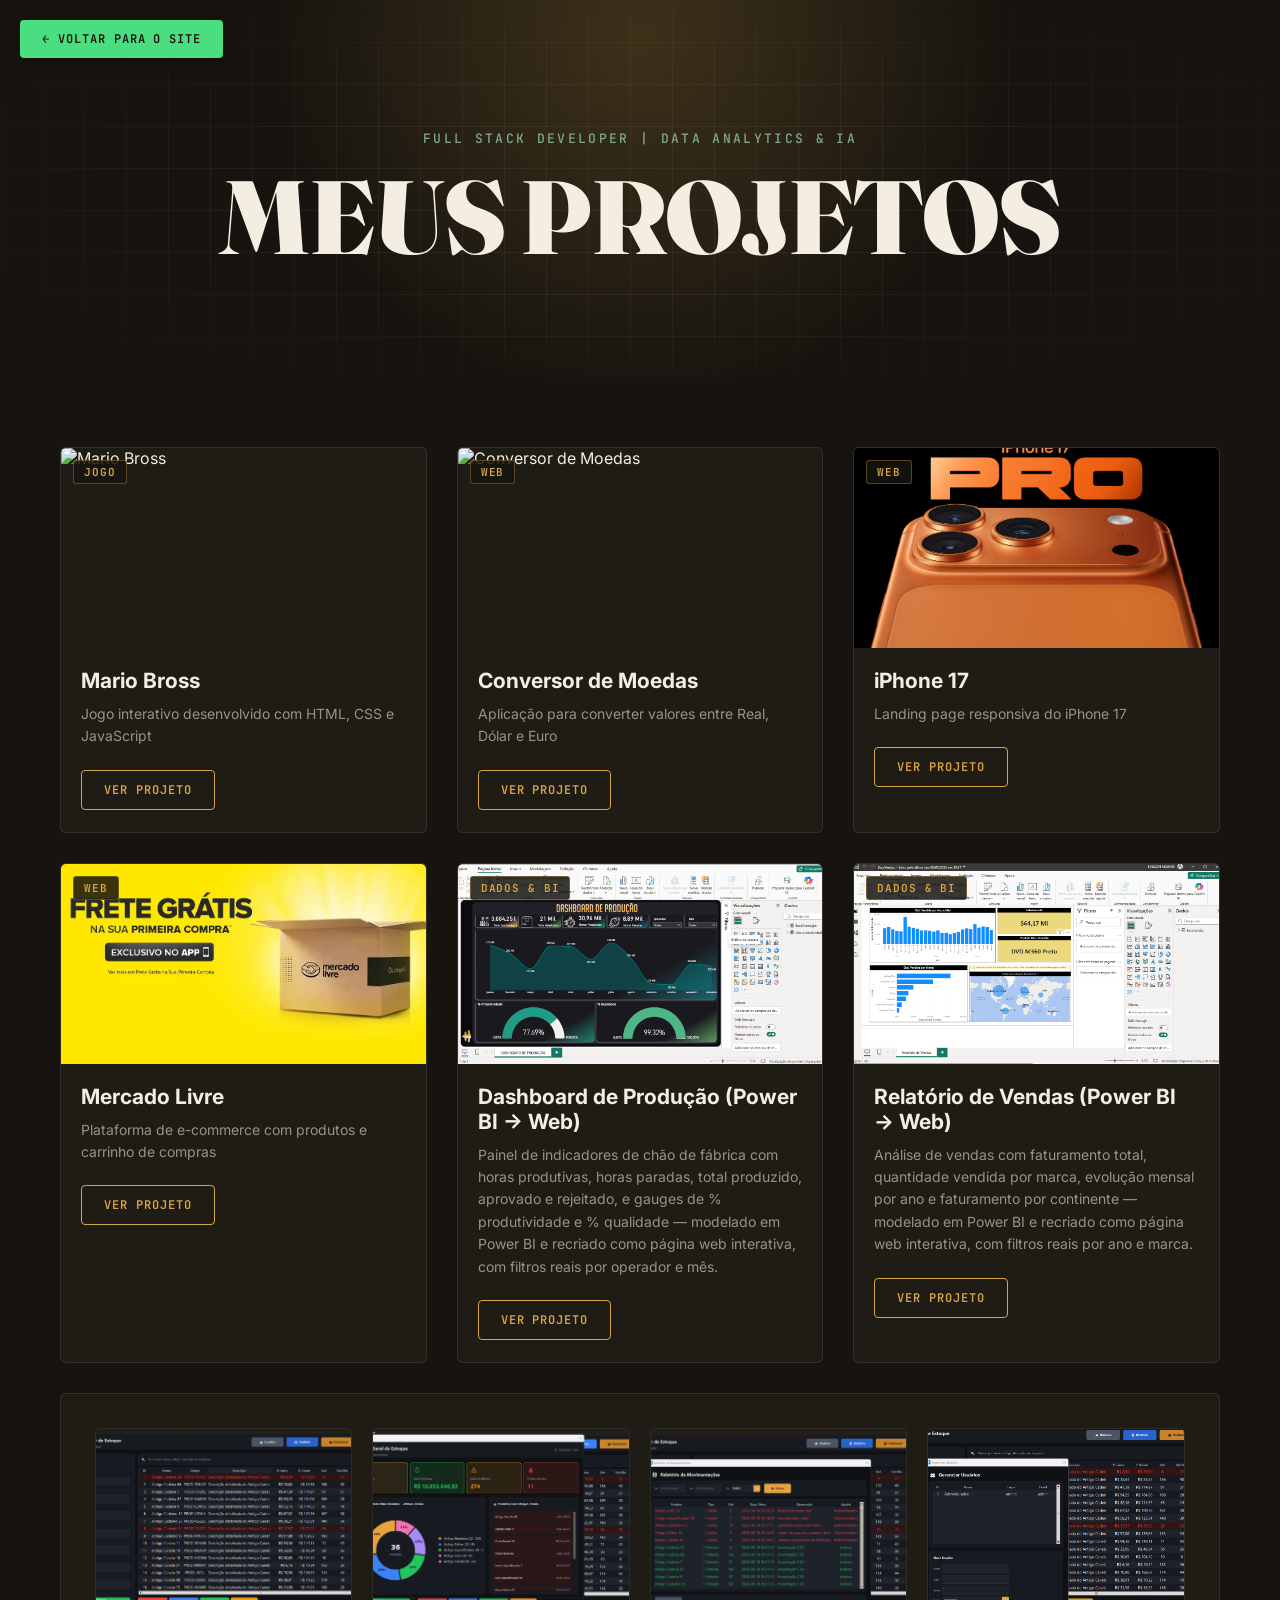
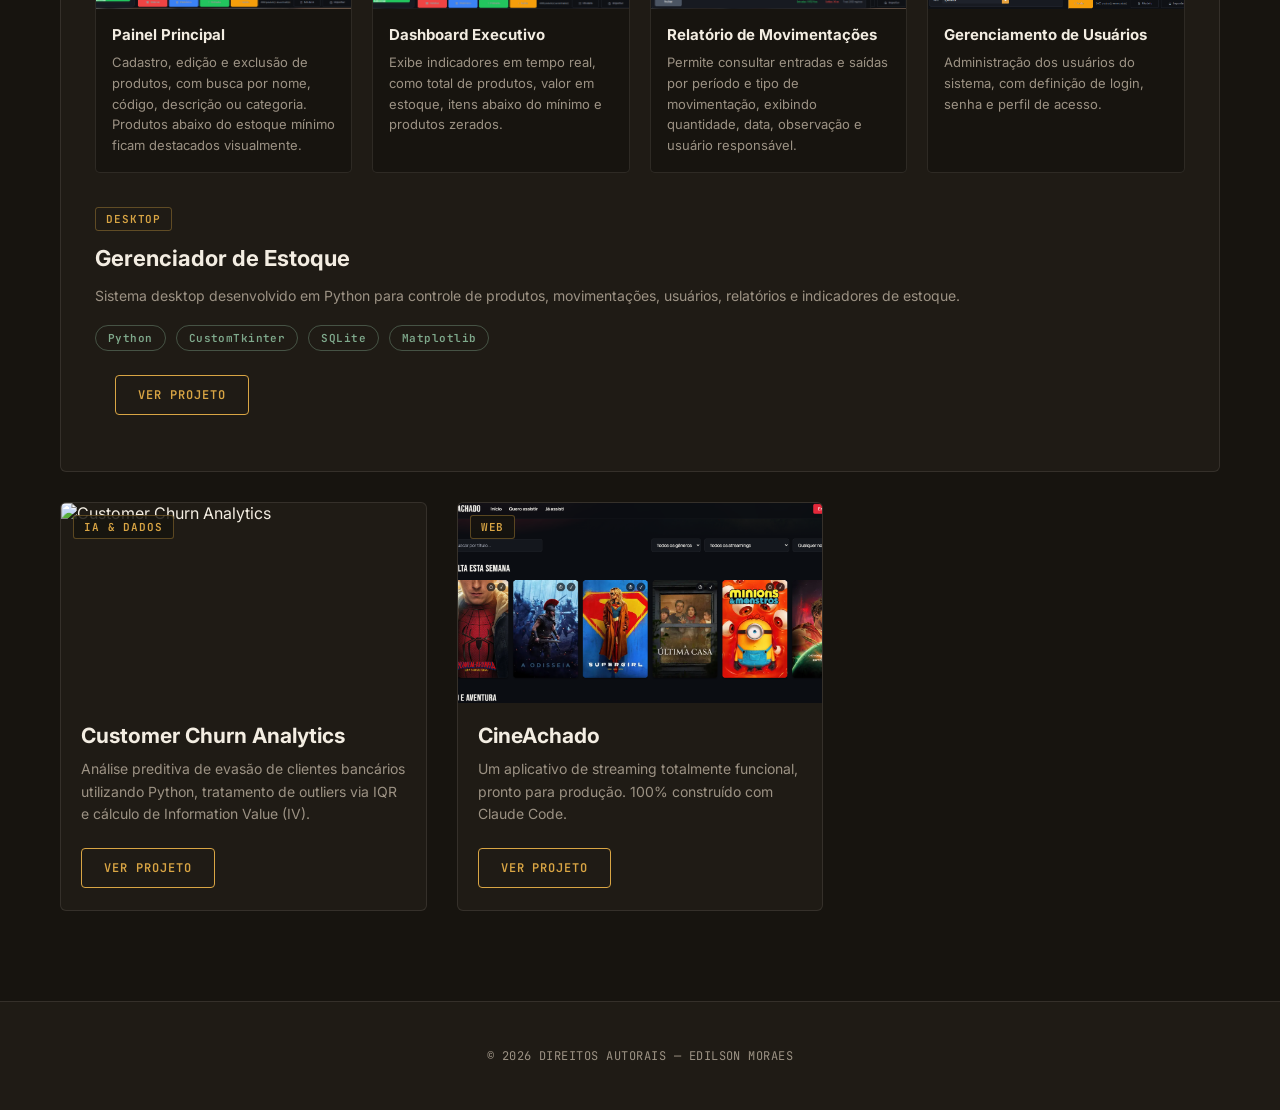
==== index.html @ f004b9f1 "feat: adiciona botao de volta para o cartao-digital Visitantes ficavam presos na pagina do portfolio" ====
<!DOCTYPE html>
<html lang="pt-br">

<head>
    <meta charset="UTF-8">
    <meta name="viewport" content="width=device-width, initial-scale=1.0">
    <title>Portfólio - Edilson</title>
    <link rel="preconnect" href="https://fonts.googleapis.com">
    <link rel="preconnect" href="https://fonts.gstatic.com" crossorigin>
    <link href="https://fonts.googleapis.com/css2?family=Fraunces:ital,wght@0,400;0,600;0,900;1,500&family=Inter:wght@400;500;600;700&family=JetBrains+Mono:wght@400;500;600&display=swap" rel="stylesheet">
    <link rel="stylesheet" href="style.css">
</head>

<body>
    <a href="https://cartaodigital.developeredilsonebenezer.com.br" class="btn-voltar">&larr; Voltar para o site</a>

    <header class="hero">
        <p class="eyebrow">Full Stack Developer | Data Analytics &amp; IA</p>
        <h1>MEUS PROJETOS</h1>
    </header>

    <main class="container">
        <section class="portfolio-container">

            <!-- PROJETO 1: Mario Bross -->
            <div class="projeto reveal">
                <img src="./assets/logo.png" alt="Mario Bross">
                <span class="tag">Jogo</span>
                <h3>Mario Bross</h3>
                <p>Jogo interativo desenvolvido com HTML, CSS e JavaScript</p>
                <a href="https://projeto-mario-bross-birx.vercel.app/" target="_blank" class="btn">Ver Projeto</a>
            </div>

            <!-- PROJETO 2: Conversor de Moedas -->
            <div class="projeto reveal">
                <img src="./assets/logo.gif" alt="Conversor de Moedas">
                <span class="tag">Web</span>
                <h3>Conversor de Moedas</h3>
                <p>Aplicação para converter valores entre Real, Dólar e Euro</p>
                <a href="https://conversor-de-moedas-seven-pi.vercel.app/" target="_blank" class="btn">Ver Projeto</a>
            </div>

            <!-- PROJETO 3: iPhone 17 -->
            <div class="projeto reveal">
                <img src="./assets/hero.jpg" alt="iPhone 17">
                <span class="tag">Web</span>
                <h3>iPhone 17</h3>
                <p>Landing page responsiva do iPhone 17</p>
                <a href="https://iphone-17-vert.vercel.app" target="_blank" class="btn">Ver Projeto</a>
            </div>

            <!-- PROJETO 4: Mercado Livre -->
            <div class="projeto reveal">
                <img src="./assets/mercado-livre.webp" alt="Mercado Livre">
                <span class="tag">Web</span>
                <h3>Mercado Livre</h3>
                <p>Plataforma de e-commerce com produtos e carrinho de compras</p>
                <a href=" https://mercado-livre-v2.vercel.app" target="_blank" class="btn">Ver Projeto</a>
            </div>

            <!-- PROJETO 5: Dashboard de Produção -->
            <div class="projeto reveal">
                <img src="./assets/dashboard-producao.png" alt="Dashboard de Produção">
                <span class="tag">Dados &amp; BI</span>
                <h3>Dashboard de Produção (Power BI → Web)</h3>
                <p>Painel de indicadores de chão de fábrica com horas produtivas, horas paradas, total produzido,
                    aprovado e rejeitado, e gauges de % produtividade e % qualidade — modelado em Power BI e recriado
                    como página web interativa, com filtros reais por operador e mês.</p>
                <a href="./dashboard-producao.html" target="_blank" class="btn">Ver Projeto</a>
            </div>

            <!-- PROJETO 6: Relatório de Vendas -->
            <div class="projeto reveal">
                <img src="./assets/dashboard-vendas.png" alt="Relatório de Vendas">
                <span class="tag">Dados &amp; BI</span>
                <h3>Relatório de Vendas (Power BI → Web)</h3>
                <p>Análise de vendas com faturamento total, quantidade vendida por marca, evolução mensal por ano e
                    faturamento por continente — modelado em Power BI e recriado como página web interativa, com filtros
                    reais por ano e marca.</p>
                <a href="./dashboard-vendas.html" target="_blank" class="btn">Ver Projeto</a>
            </div>

            <!-- PROJETO 7: Gerenciador de Estoque -->
            <div class="project-card reveal">
                <div class="project-gallery">

                    <figure class="gallery-item">
                        <img src="./assets/painel_principal.png" alt="Tela principal do Gerenciador de Estoque">

                        <figcaption>
                            <h4>Painel Principal</h4>
                            <p>
                                Cadastro, edição e exclusão de produtos, com busca por nome,
                                código, descrição ou categoria. Produtos abaixo do estoque
                                mínimo ficam destacados visualmente.
                            </p>
                        </figcaption>
                    </figure>

                    <figure class="gallery-item">
                        <img src="./assets/dashboard.png" alt="Dashboard do Gerenciador de Estoque">

                        <figcaption>
                            <h4>Dashboard Executivo</h4>
                            <p>
                                Exibe indicadores em tempo real, como total de produtos,
                                valor em estoque, itens abaixo do mínimo e produtos zerados.
                            </p>
                        </figcaption>
                    </figure>

                    <figure class="gallery-item">
                        <img src="./assets/relatorio.png" alt="Relatório de movimentações do estoque">

                        <figcaption>
                            <h4>Relatório de Movimentações</h4>
                            <p>
                                Permite consultar entradas e saídas por período e tipo de
                                movimentação, exibindo quantidade, data, observação e usuário
                                responsável.
                            </p>
                        </figcaption>
                    </figure>

                    <figure class="gallery-item">
                        <img src="./assets/gerenciar_usuario.png" alt="Tela de gerenciamento de usuários">

                        <figcaption>
                            <h4>Gerenciamento de Usuários</h4>
                            <p>
                                Administração dos usuários do sistema, com definição de login,
                                senha e perfil de acesso.
                            </p>
                        </figcaption>
                    </figure>

                </div>

                <div class="project-content">
                    <span class="tag-inline">Desktop</span>
                    <h3>Gerenciador de Estoque</h3>

                    <p>
                        Sistema desktop desenvolvido em Python para controle de produtos,
                        movimentações, usuários, relatórios e indicadores de estoque.
                    </p>

                    <div class="project-technologies">
                        <span>Python</span>
                        <span>CustomTkinter</span>
                        <span>SQLite</span>
                        <span>Matplotlib</span>
                    </div>

                    <a href="https://github.com/Edilson-5762/CONTROLE-DE-ESTOQUE" target="_blank"
                        rel="noopener noreferrer" class="project-button">
                        Ver Projeto
                    </a>
                </div>
            </div>

            <!-- PROJETO 8: Customer Churn Analytics -->
            <div class="projeto reveal">
                <img src="https://raw.githubusercontent.com/Edilson-5762/customer-churn-analytics/main/reports/figures/Customer-Churn-Records-Projeto.png" alt="Customer Churn Analytics">
                <span class="tag">IA &amp; Dados</span>
                <h3>Customer Churn Analytics</h3>
                <p>Análise preditiva de evasão de clientes bancários utilizando Python, tratamento de outliers via IQR e cálculo de Information Value (IV).</p>
                <a href="https://github.com/Edilson-5762/customer-churn-analytics" target="_blank" class="btn">Ver Projeto</a>
            </div>

            <!-- PROJETO 9: CineAchado -->
            <div class="projeto reveal">
                <img src="./assets/cine-achado.png" alt="CineAchado">
                <span class="tag">Web</span>
                <h3>CineAchado</h3>
                <p>Um aplicativo de streaming totalmente funcional, pronto para produção. 100% construído com Claude Code.</p>
                <a href="https://catalogo-filmes-tan.vercel.app" target="_blank" class="btn">Ver Projeto</a>
            </div>

        </section>
    </main>

    <footer>
        <p>&copy; 2026 DIREITOS AUTORAIS — EDILSON MORAES</p>
    </footer>

    <script>
        (function () {
            var reduceMotion = window.matchMedia('(prefers-reduced-motion: reduce)').matches;

            var hero = document.querySelector('.hero');
            if (hero && !reduceMotion && window.matchMedia('(pointer: fine)').matches) {
                hero.addEventListener('mousemove', function (e) {
                    var rect = hero.getBoundingClientRect();
                    var x = ((e.clientX - rect.left) / rect.width) * 100;
                    var y = ((e.clientY - rect.top) / rect.height) * 100;
                    hero.style.setProperty('--mx', x + '%');
                    hero.style.setProperty('--my', y + '%');
                });
            }

            var revealEls = document.querySelectorAll('.reveal');
            if (reduceMotion || !('IntersectionObserver' in window)) {
                revealEls.forEach(function (el) { el.classList.add('is-visible'); });
                return;
            }

            var observer = new IntersectionObserver(function (entries) {
                entries.forEach(function (entry) {
                    if (entry.isIntersecting) {
                        entry.target.classList.add('is-visible');
                        observer.unobserve(entry.target);
                    }
                });
            }, { threshold: 0.15 });

            revealEls.forEach(function (el) { observer.observe(el); });
        })();
    </script>
</body>

</html>
---- style.css ----
/* ============================================
   TOKENS — conceito "Painel de Instrumentos"
   ============================================ */
:root {
    --ink: #17140F;
    --panel: #1F1B15;
    --panel-border: rgba(243, 237, 226, 0.10);
    --paper: #F3EDE2;
    --dim: #9C9284;
    --brass: #D9A544;
    --sage: #7FA98C;

    --font-display: 'Fraunces', serif;
    --font-body: 'Inter', sans-serif;
    --font-mono: 'JetBrains Mono', monospace;
}

* {
    box-sizing: border-box;
}

body {
    margin: 0;
    overflow-x: hidden;
    background: var(--ink);
    color: var(--paper);
    font-family: var(--font-body);
}

img {
    max-width: 100%;
    height: auto;
}

@media (prefers-reduced-motion: reduce) {
    * {
        animation-duration: 0.01ms !important;
        transition-duration: 0.01ms !important;
    }
}

/* ============================================
   HERO
   ============================================ */
.hero {
    position: relative;
    overflow: hidden;
    isolation: isolate;
    background: var(--ink);
    text-align: center;
    padding: 130px 20px 110px;
}

.hero::before {
    content: "";
    position: absolute;
    inset: 0;
    background-image:
        linear-gradient(rgba(243, 237, 226, 0.06) 1px, transparent 1px),
        linear-gradient(90deg, rgba(243, 237, 226, 0.06) 1px, transparent 1px);
    background-size: 42px 42px;
    -webkit-mask-image: radial-gradient(ellipse at center, black 40%, transparent 85%);
    mask-image: radial-gradient(ellipse at center, black 40%, transparent 85%);
    z-index: 0;
}

.hero::after {
    content: "";
    position: absolute;
    inset: 0;
    background: radial-gradient(520px circle at var(--mx, 50%) var(--my, 10%), rgba(217, 165, 68, 0.20), transparent 70%);
    transition: background 0.2s ease;
    pointer-events: none;
    z-index: 0;
}

.hero > * {
    position: relative;
    z-index: 1;
}

.hero .eyebrow {
    font-family: var(--font-mono);
    font-size: 13px;
    font-weight: 500;
    letter-spacing: 0.18em;
    text-transform: uppercase;
    color: var(--sage);
    margin: 0 0 20px;
}

.hero h1 {
    font-family: var(--font-display);
    font-weight: 900;
    font-size: clamp(46px, 9vw, 104px);
    line-height: 0.96;
    letter-spacing: -0.01em;
    color: var(--paper);
    margin: 0;
}

/* legacy alias kept for safety */
.header {
    display: none;
}

/* ============================================
   CONTAINER PRINCIPAL
   ============================================ */
.container {
    max-width: 1200px;
    margin: 0 auto;
    padding: 0 20px;
}

/* GRID DE PROJETOS */
.portfolio-container {
    display: grid;
    grid-template-columns: repeat(auto-fit, minmax(300px, 1fr));
    gap: 30px;
    margin: 70px 0 90px;
}

/* ============================================
   REVEAL ON SCROLL
   ============================================ */
.reveal {
    opacity: 0;
    transform: translateY(24px);
    transition: opacity 0.6s ease, transform 0.6s ease;
}

.reveal.is-visible {
    opacity: 1;
    transform: translateY(0);
}

/* ============================================
   CARD DO PROJETO
   ============================================ */
.projeto {
    position: relative;
    background: var(--panel);
    border: 1px solid var(--panel-border);
    border-radius: 6px;
    overflow: hidden;
    transition: transform 0.3s ease, border-color 0.3s ease;
}

.projeto:hover,
.projeto:focus-within {
    transform: translateY(-6px);
    border-color: rgba(217, 165, 68, 0.4);
}

.projeto::before {
    content: "";
    position: absolute;
    inset: 10px;
    pointer-events: none;
    opacity: 0;
    transition: opacity 0.3s ease, inset 0.3s ease;
    background:
        linear-gradient(var(--brass), var(--brass)) top left / 18px 2px no-repeat,
        linear-gradient(var(--brass), var(--brass)) top left / 2px 18px no-repeat,
        linear-gradient(var(--brass), var(--brass)) top right / 18px 2px no-repeat,
        linear-gradient(var(--brass), var(--brass)) top right / 2px 18px no-repeat,
        linear-gradient(var(--brass), var(--brass)) bottom left / 18px 2px no-repeat,
        linear-gradient(var(--brass), var(--brass)) bottom left / 2px 18px no-repeat,
        linear-gradient(var(--brass), var(--brass)) bottom right / 18px 2px no-repeat,
        linear-gradient(var(--brass), var(--brass)) bottom right / 2px 18px no-repeat;
    z-index: 2;
}

.projeto:hover::before,
.projeto:focus-within::before {
    opacity: 1;
    inset: 6px;
}

.projeto img {
    width: 100%;
    height: 200px;
    object-fit: cover;
    display: block;
}

.tag {
    position: absolute;
    top: 12px;
    left: 12px;
    z-index: 2;
    background: rgba(23, 20, 15, 0.85);
    color: var(--brass);
    font-family: var(--font-mono);
    font-size: 11px;
    font-weight: 600;
    letter-spacing: 0.08em;
    text-transform: uppercase;
    padding: 4px 10px;
    border: 1px solid rgba(217, 165, 68, 0.35);
    border-radius: 3px;
}

.tag-inline {
    display: inline-block;
    font-family: var(--font-mono);
    font-size: 11px;
    font-weight: 600;
    letter-spacing: 0.08em;
    text-transform: uppercase;
    color: var(--brass);
    border: 1px solid rgba(217, 165, 68, 0.35);
    border-radius: 3px;
    padding: 4px 10px;
    margin-bottom: 14px;
}

.projeto h3 {
    padding: 20px 20px 10px;
    color: var(--paper);
    font-family: var(--font-body);
    font-size: 21px;
    font-weight: 700;
    margin: 0;
}

.projeto p {
    padding: 0 20px;
    color: var(--dim);
    font-size: 14px;
    margin: 0 0 22px;
    line-height: 1.6;
}

.btn,
.project-button {
    display: inline-block;
    margin: 0 20px 22px;
    padding: 11px 22px;
    background: transparent;
    color: var(--brass);
    text-decoration: none;
    border: 1px solid var(--brass);
    border-radius: 4px;
    font-family: var(--font-mono);
    font-size: 12px;
    font-weight: 600;
    letter-spacing: 0.08em;
    text-transform: uppercase;
    transition: background 0.25s ease, color 0.25s ease;
}

.btn:hover,
.project-button:hover {
    background: var(--brass);
    color: var(--ink);
}

/* BOTÃO VOLTAR PARA O SITE (cartao-digital) */
.btn-voltar {
    position: fixed;
    top: 20px;
    left: 20px;
    z-index: 1000;
    display: inline-block;
    padding: 11px 22px;
    background: #4ade80;
    color: #17140F;
    text-decoration: none;
    border-radius: 4px;
    font-family: var(--font-mono);
    font-size: 12px;
    font-weight: 600;
    letter-spacing: 0.08em;
    text-transform: uppercase;
    box-shadow: 0 4px 15px rgba(0, 0, 0, 0.35);
    transition: opacity 0.25s ease;
}

.btn-voltar:hover {
    opacity: 0.8;
}

.btn-voltar:active {
    background: #16a34a;
}

/* ============================================
   CARD DE PROJETO COM GALERIA (Gerenciador de Estoque)
   ============================================ */
.project-card {
    grid-column: 1 / -1;
    background: var(--panel);
    border: 1px solid var(--panel-border);
    border-radius: 6px;
    overflow: hidden;
    padding: 34px;
}

.project-gallery {
    display: grid;
    grid-template-columns: repeat(auto-fit, minmax(220px, 1fr));
    gap: 20px;
    margin-bottom: 34px;
}

.gallery-item {
    margin: 0;
    background: var(--ink);
    border: 1px solid var(--panel-border);
    border-radius: 5px;
    overflow: hidden;
}

.gallery-item img {
    width: 100%;
    height: 180px;
    object-fit: cover;
    display: block;
}

.gallery-item figcaption {
    padding: 16px;
}

.gallery-item h4 {
    color: var(--paper);
    font-size: 15px;
    margin: 0 0 8px;
}

.gallery-item p {
    color: var(--dim);
    font-size: 13px;
    line-height: 1.6;
    margin: 0;
}

.project-content h3 {
    color: var(--paper);
    font-size: 22px;
    font-weight: 700;
    margin: 0 0 12px;
}

.project-content > p {
    color: var(--dim);
    font-size: 14px;
    line-height: 1.6;
    margin-bottom: 18px;
}

.project-technologies {
    display: flex;
    flex-wrap: wrap;
    gap: 10px;
    margin-bottom: 24px;
}

.project-technologies span {
    background: transparent;
    color: var(--sage);
    border: 1px solid rgba(127, 169, 140, 0.4);
    padding: 5px 12px;
    border-radius: 20px;
    font-family: var(--font-mono);
    font-size: 11px;
    font-weight: 600;
    letter-spacing: 0.04em;
}

/* ============================================
   FOOTER
   ============================================ */
footer {
    background: var(--panel);
    border-top: 1px solid var(--panel-border);
    color: var(--dim);
    text-align: center;
    padding: 34px 20px;
    font-family: var(--font-mono);
    font-size: 12px;
    letter-spacing: 0.04em;
}

/* ============================================
   RESPONSIVO
   ============================================ */
@media (max-width: 768px) {
    .hero {
        padding: 90px 20px 70px;
    }

    .portfolio-container {
        grid-template-columns: 1fr;
        gap: 20px;
        margin: 50px 0 70px;
    }

    .project-card {
        padding: 22px;
    }

    .project-gallery {
        grid-template-columns: 1fr;
    }

    .btn-voltar {
        top: 12px;
        left: 12px;
        padding: 8px 14px;
        font-size: 11px;
    }
}
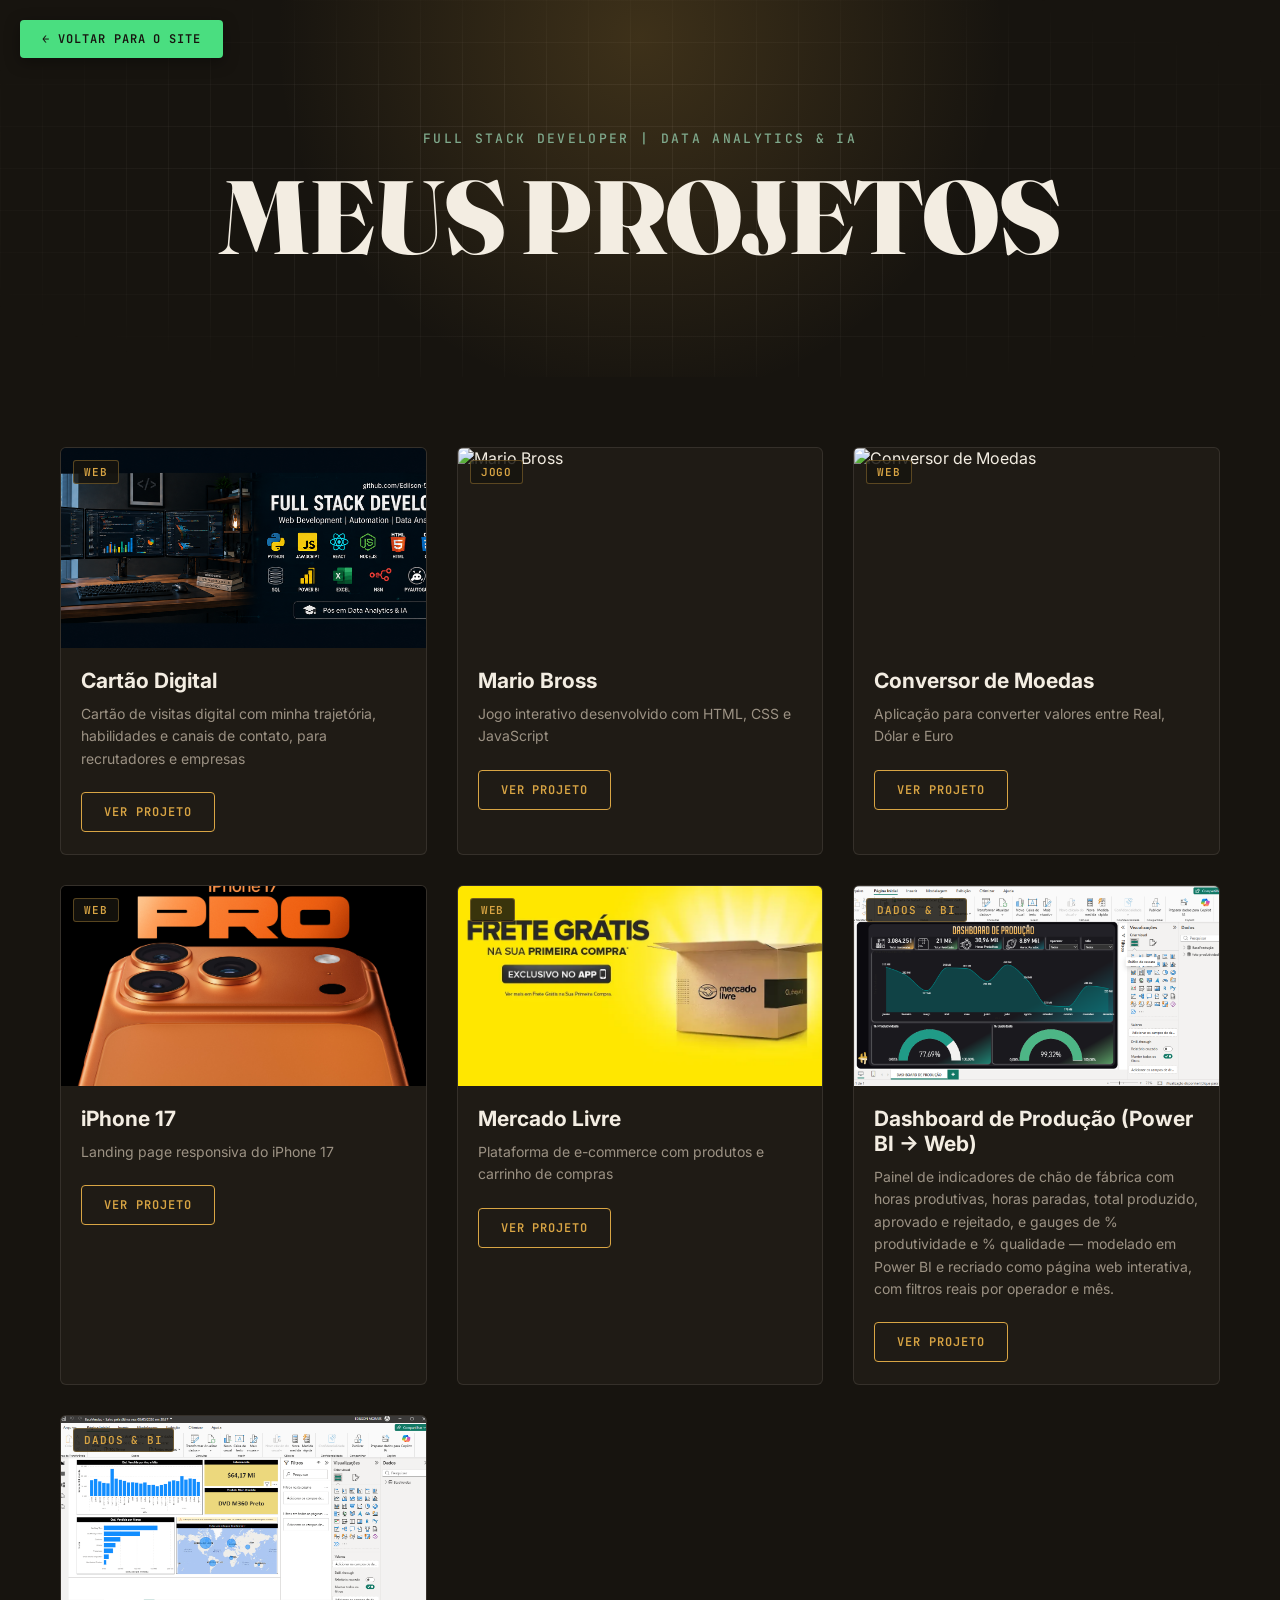
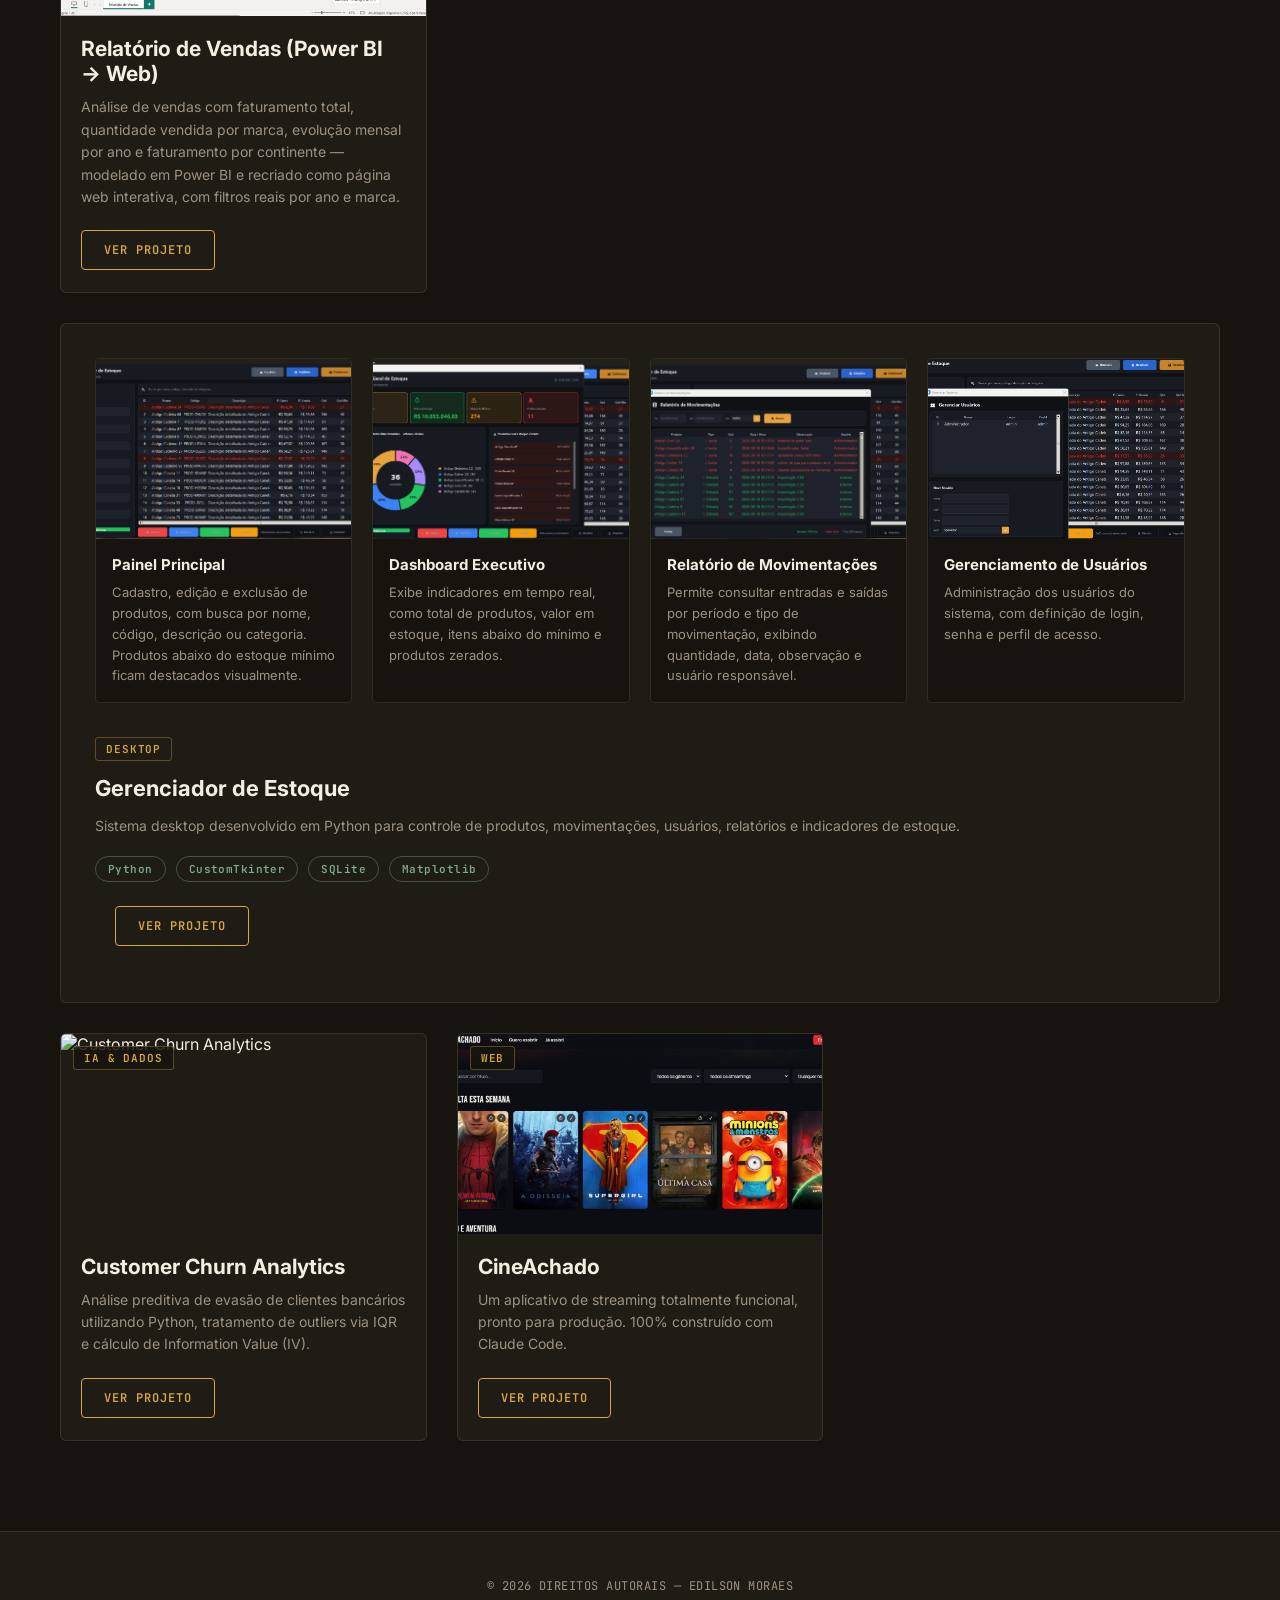
==== commit 1abf67cb: "feat: adiciona projeto Cartao Digital ao portfolio Co-Authored-By: Claude Sonnet 5 <noreply@anthropi" ====
--- a/index.html
+++ b/index.html
@@ -22,7 +22,16 @@
     <main class="container">
         <section class="portfolio-container">
 
-            <!-- PROJETO 1: Mario Bross -->
+            <!-- PROJETO 1: Cartão Digital -->
+            <div class="projeto reveal">
+                <img src="./assets/cartao-digital.png" alt="Cartão Digital">
+                <span class="tag">Web</span>
+                <h3>Cartão Digital</h3>
+                <p>Cartão de visitas digital com minha trajetória, habilidades e canais de contato, para recrutadores e empresas</p>
+                <a href="https://cartaodigital.developeredilsonebenezer.com.br" target="_blank" class="btn">Ver Projeto</a>
+            </div>
+
+            <!-- PROJETO 2: Mario Bross -->
             <div class="projeto reveal">
                 <img src="./assets/logo.png" alt="Mario Bross">
                 <span class="tag">Jogo</span>
@@ -31,7 +40,7 @@
                 <a href="https://projeto-mario-bross-birx.vercel.app/" target="_blank" class="btn">Ver Projeto</a>
             </div>
 
-            <!-- PROJETO 2: Conversor de Moedas -->
+            <!-- PROJETO 3: Conversor de Moedas -->
             <div class="projeto reveal">
                 <img src="./assets/logo.gif" alt="Conversor de Moedas">
                 <span class="tag">Web</span>
@@ -40,7 +49,7 @@
                 <a href="https://conversor-de-moedas-seven-pi.vercel.app/" target="_blank" class="btn">Ver Projeto</a>
             </div>
 
-            <!-- PROJETO 3: iPhone 17 -->
+            <!-- PROJETO 4: iPhone 17 -->
             <div class="projeto reveal">
                 <img src="./assets/hero.jpg" alt="iPhone 17">
                 <span class="tag">Web</span>
@@ -49,16 +58,18 @@
                 <a href="https://iphone-17-vert.vercel.app" target="_blank" class="btn">Ver Projeto</a>
             </div>
 
-            <!-- PROJETO 4: Mercado Livre -->
+            <!-- PROJETO 5: Mercado Livre -->
             <div class="projeto reveal">
                 <img src="./assets/mercado-livre.webp" alt="Mercado Livre">
                 <span class="tag">Web</span>
                 <h3>Mercado Livre</h3>
                 <p>Plataforma de e-commerce com produtos e carrinho de compras</p>
-                <a href=" https://mercado-livre-v2.vercel.app" target="_blank" class="btn">Ver Projeto</a>
-            </div>
-
-            <!-- PROJETO 5: Dashboard de Produção -->
+                <a href="https://mercado-livre-v2.vercel.app" target="_blank" class="btn"
+                    onclick="event.preventDefault(); alert('Este projeto está passando por uma atualização e ficará indisponível temporariamente. Assim que a atualização for concluída, o link será reativado.');">Ver
+                    Projeto</a>
+            </div>
+
+            <!-- PROJETO 6: Dashboard de Produção -->
             <div class="projeto reveal">
                 <img src="./assets/dashboard-producao.png" alt="Dashboard de Produção">
                 <span class="tag">Dados &amp; BI</span>
@@ -69,7 +80,7 @@
                 <a href="./dashboard-producao.html" target="_blank" class="btn">Ver Projeto</a>
             </div>
 
-            <!-- PROJETO 6: Relatório de Vendas -->
+            <!-- PROJETO 7: Relatório de Vendas -->
             <div class="projeto reveal">
                 <img src="./assets/dashboard-vendas.png" alt="Relatório de Vendas">
                 <span class="tag">Dados &amp; BI</span>
@@ -80,7 +91,7 @@
                 <a href="./dashboard-vendas.html" target="_blank" class="btn">Ver Projeto</a>
             </div>
 
-            <!-- PROJETO 7: Gerenciador de Estoque -->
+            <!-- PROJETO 8: Gerenciador de Estoque -->
             <div class="project-card reveal">
                 <div class="project-gallery">
 
@@ -159,7 +170,7 @@
                 </div>
             </div>
 
-            <!-- PROJETO 8: Customer Churn Analytics -->
+            <!-- PROJETO 9: Customer Churn Analytics -->
             <div class="projeto reveal">
                 <img src="https://raw.githubusercontent.com/Edilson-5762/customer-churn-analytics/main/reports/figures/Customer-Churn-Records-Projeto.png" alt="Customer Churn Analytics">
                 <span class="tag">IA &amp; Dados</span>
@@ -168,7 +179,7 @@
                 <a href="https://github.com/Edilson-5762/customer-churn-analytics" target="_blank" class="btn">Ver Projeto</a>
             </div>
 
-            <!-- PROJETO 9: CineAchado -->
+            <!-- PROJETO 10: CineAchado -->
             <div class="projeto reveal">
                 <img src="./assets/cine-achado.png" alt="CineAchado">
                 <span class="tag">Web</span>
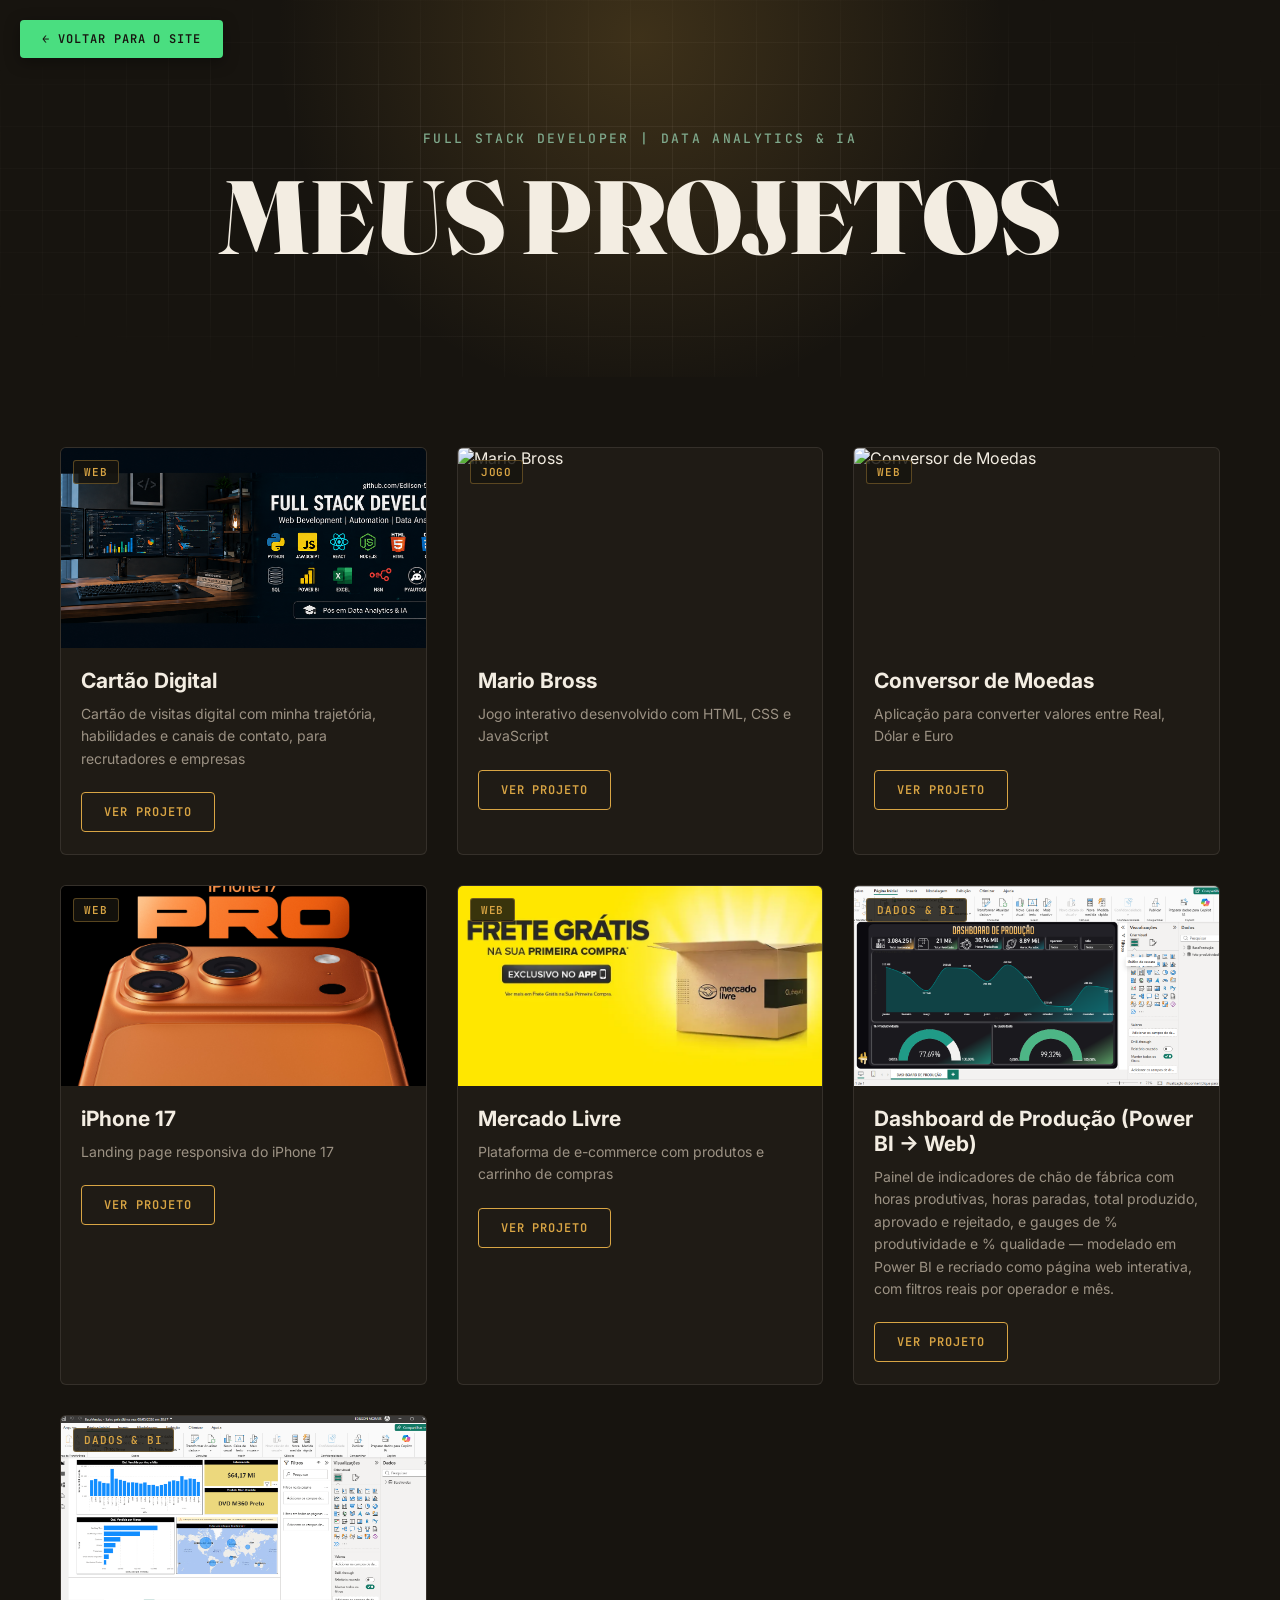
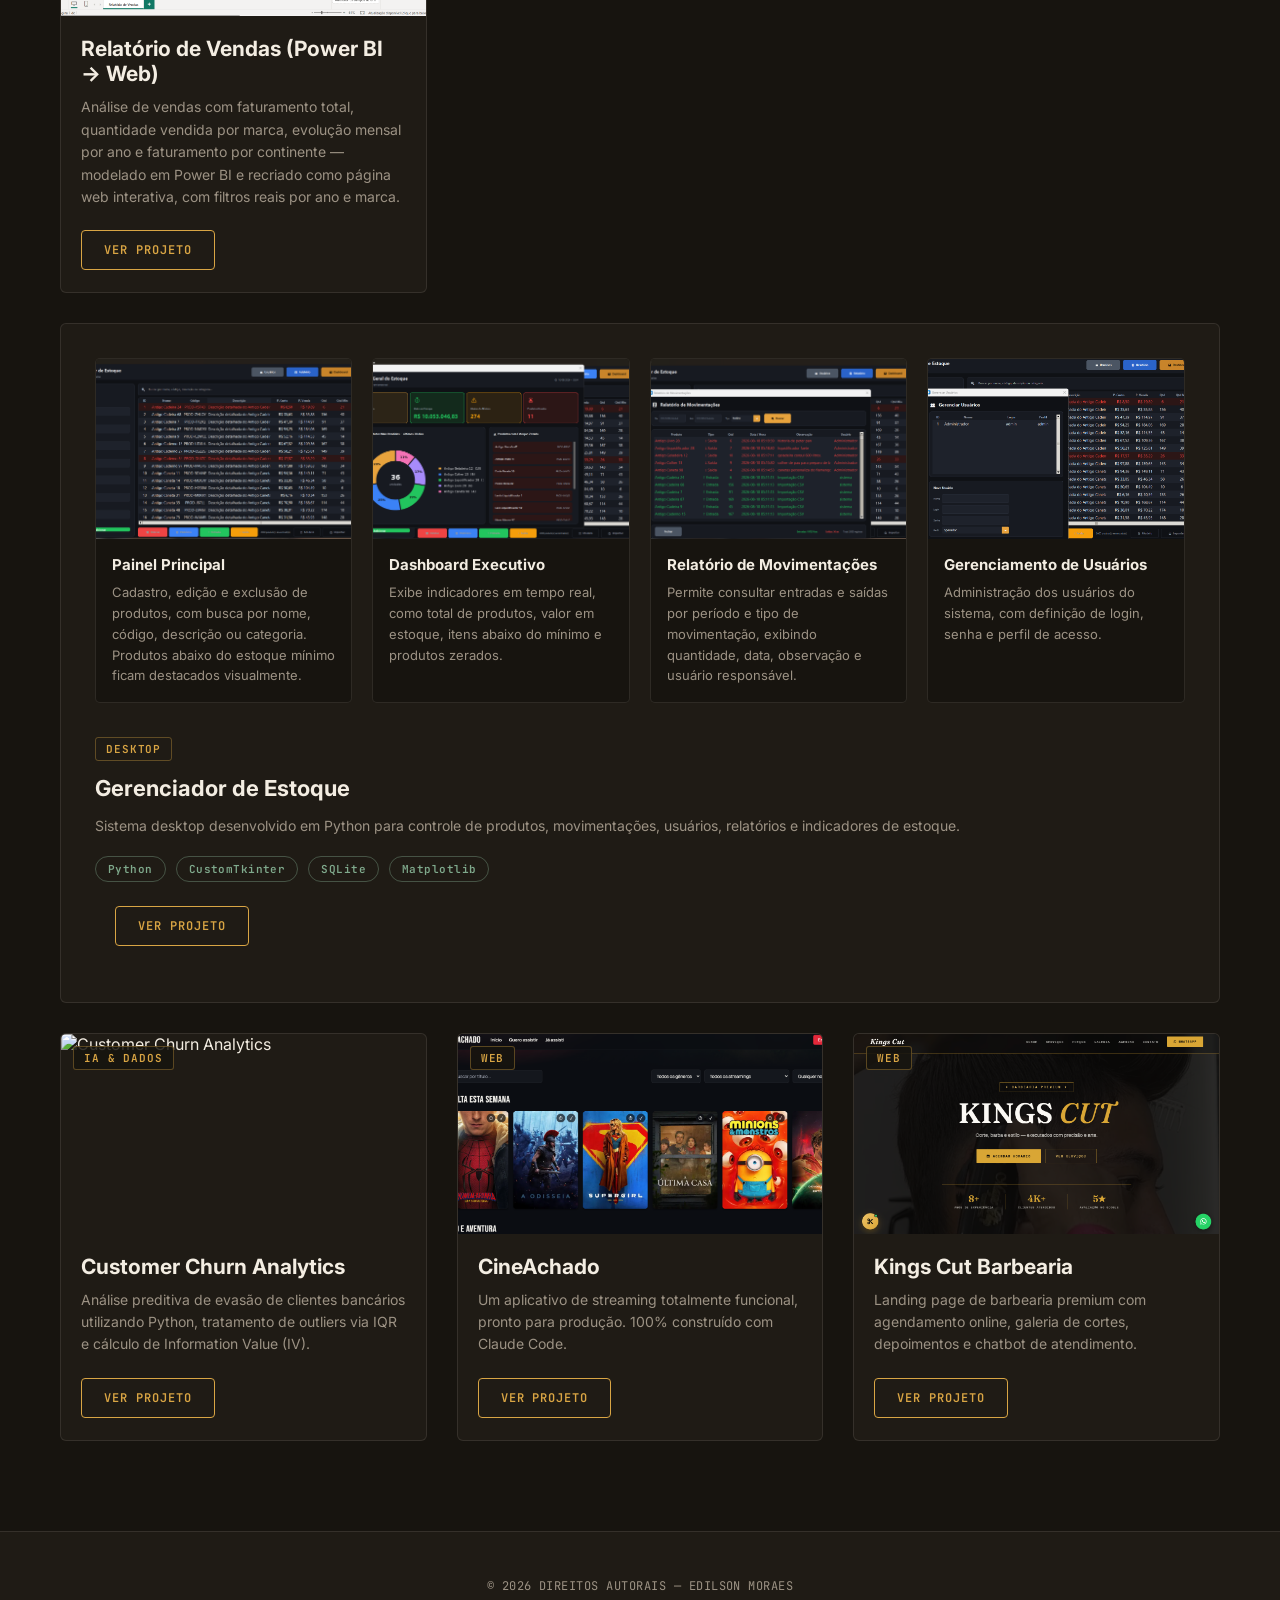
==== commit f4e95a48: "feat: adiciona projeto Kings Cut Barbearia ao portfolio Co-Authored-By: Claude Sonnet 5 <noreply@ant" ====
--- a/index.html
+++ b/index.html
@@ -186,6 +186,15 @@
                 <h3>CineAchado</h3>
                 <p>Um aplicativo de streaming totalmente funcional, pronto para produção. 100% construído com Claude Code.</p>
                 <a href="https://catalogo-filmes-tan.vercel.app" target="_blank" class="btn">Ver Projeto</a>
+            </div>
+
+            <!-- PROJETO 11: Kings Cut Barbearia -->
+            <div class="projeto reveal">
+                <img src="./assets/barbershop.png" alt="Kings Cut Barbearia">
+                <span class="tag">Web</span>
+                <h3>Kings Cut Barbearia</h3>
+                <p>Landing page de barbearia premium com agendamento online, galeria de cortes, depoimentos e chatbot de atendimento.</p>
+                <a href="https://barbershop-vert-beta.vercel.app" target="_blank" class="btn">Ver Projeto</a>
             </div>
 
         </section>
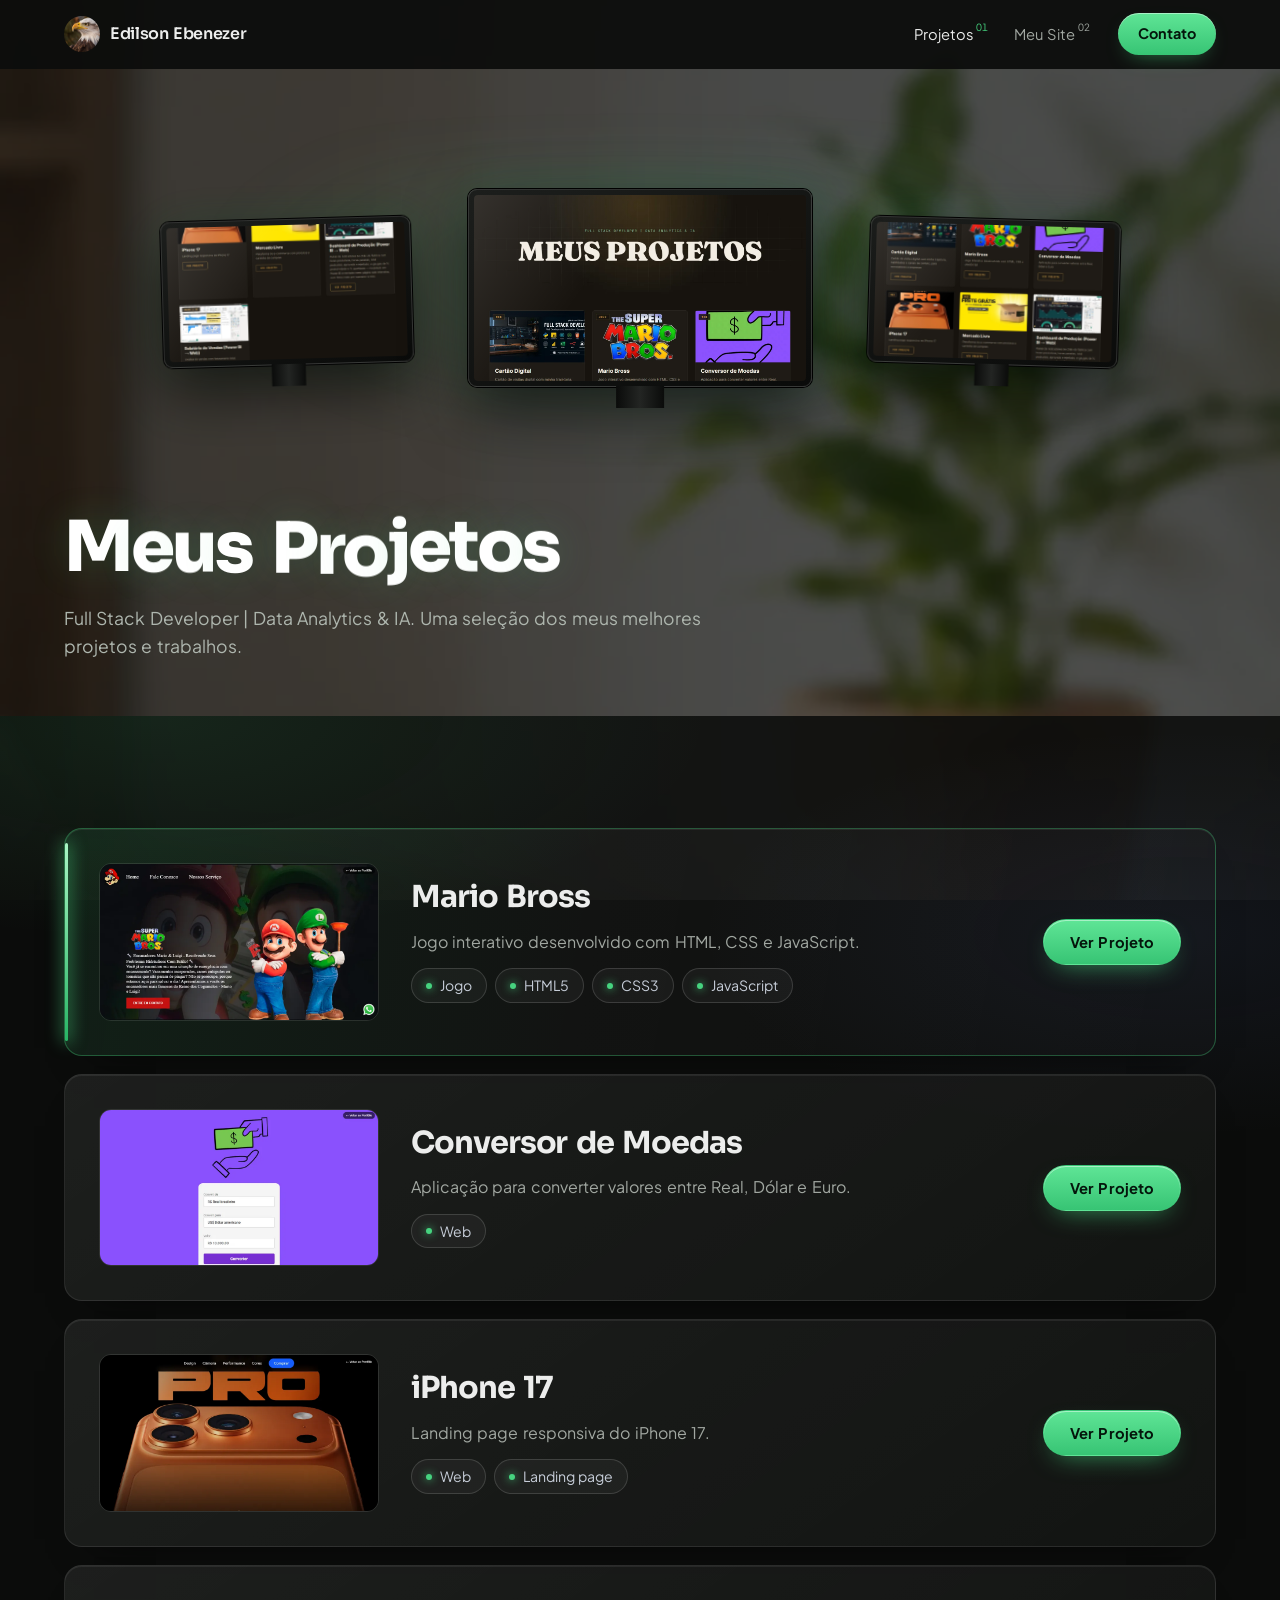
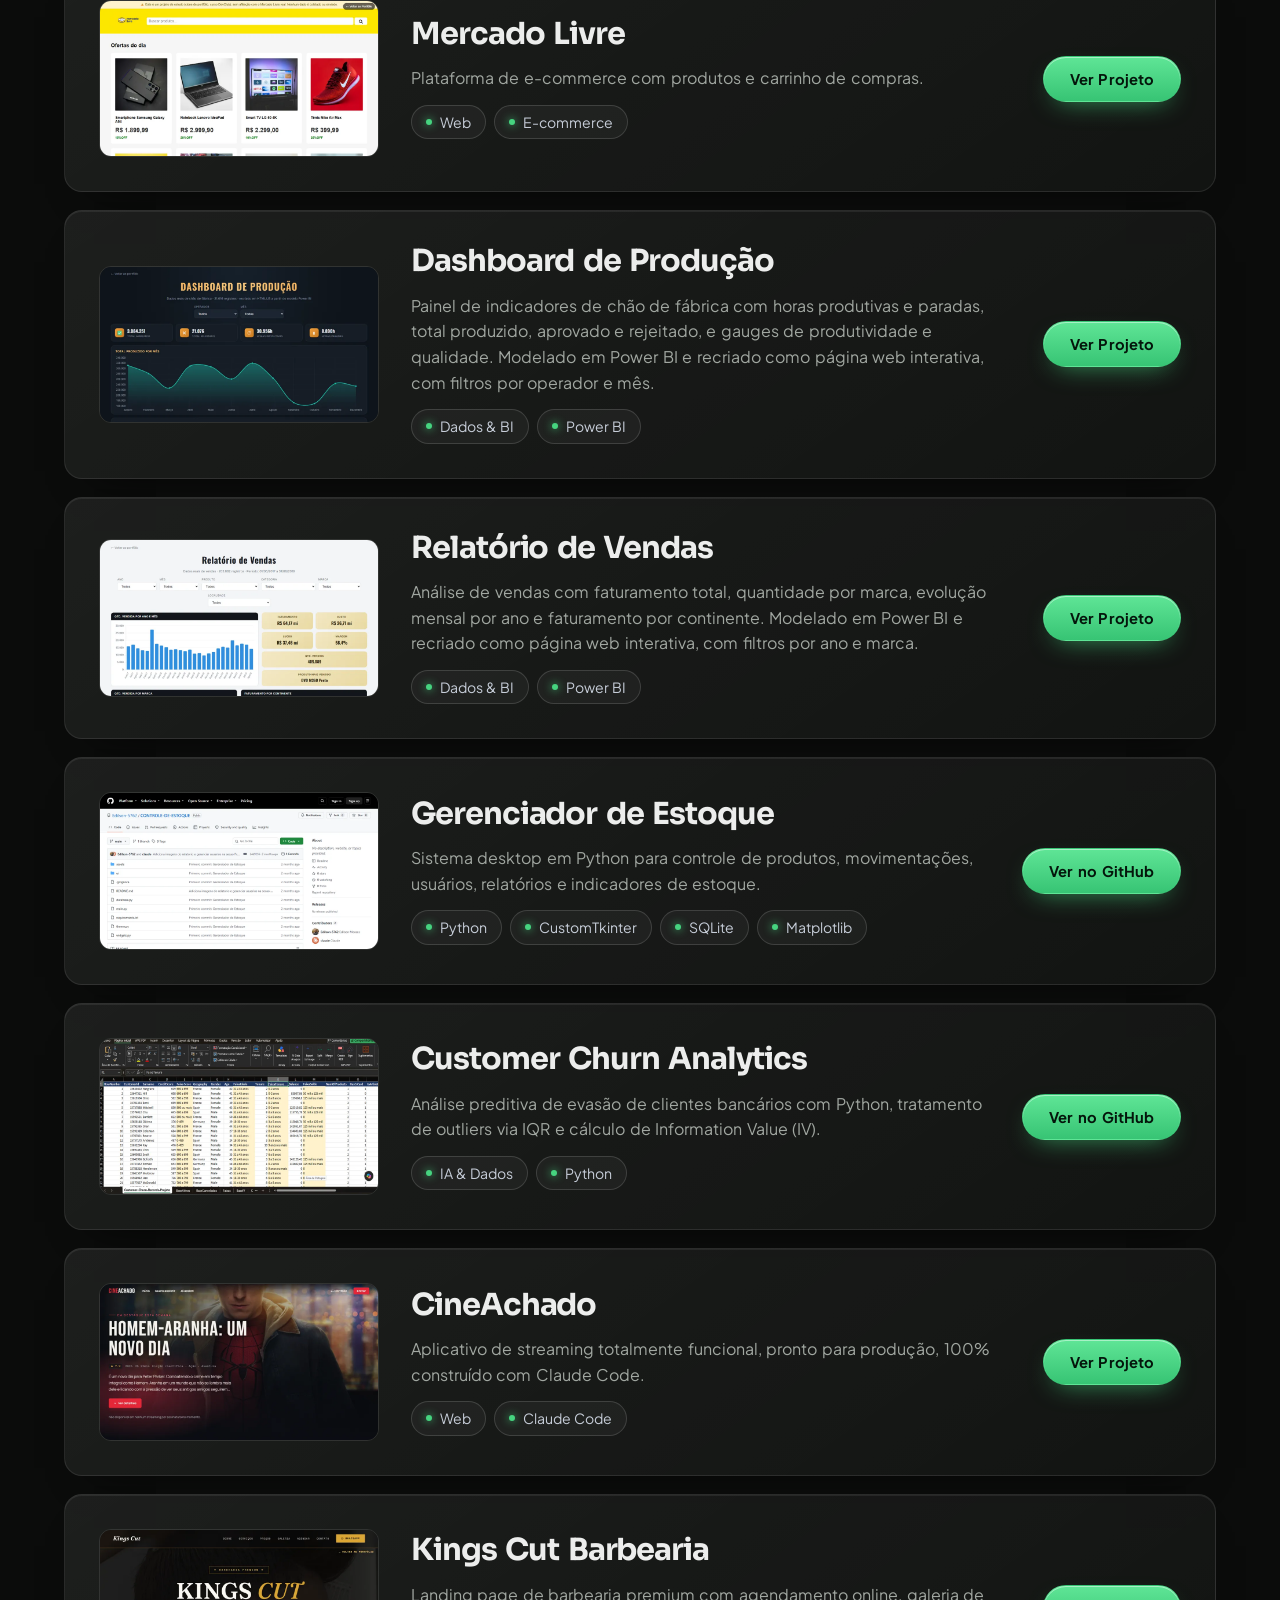
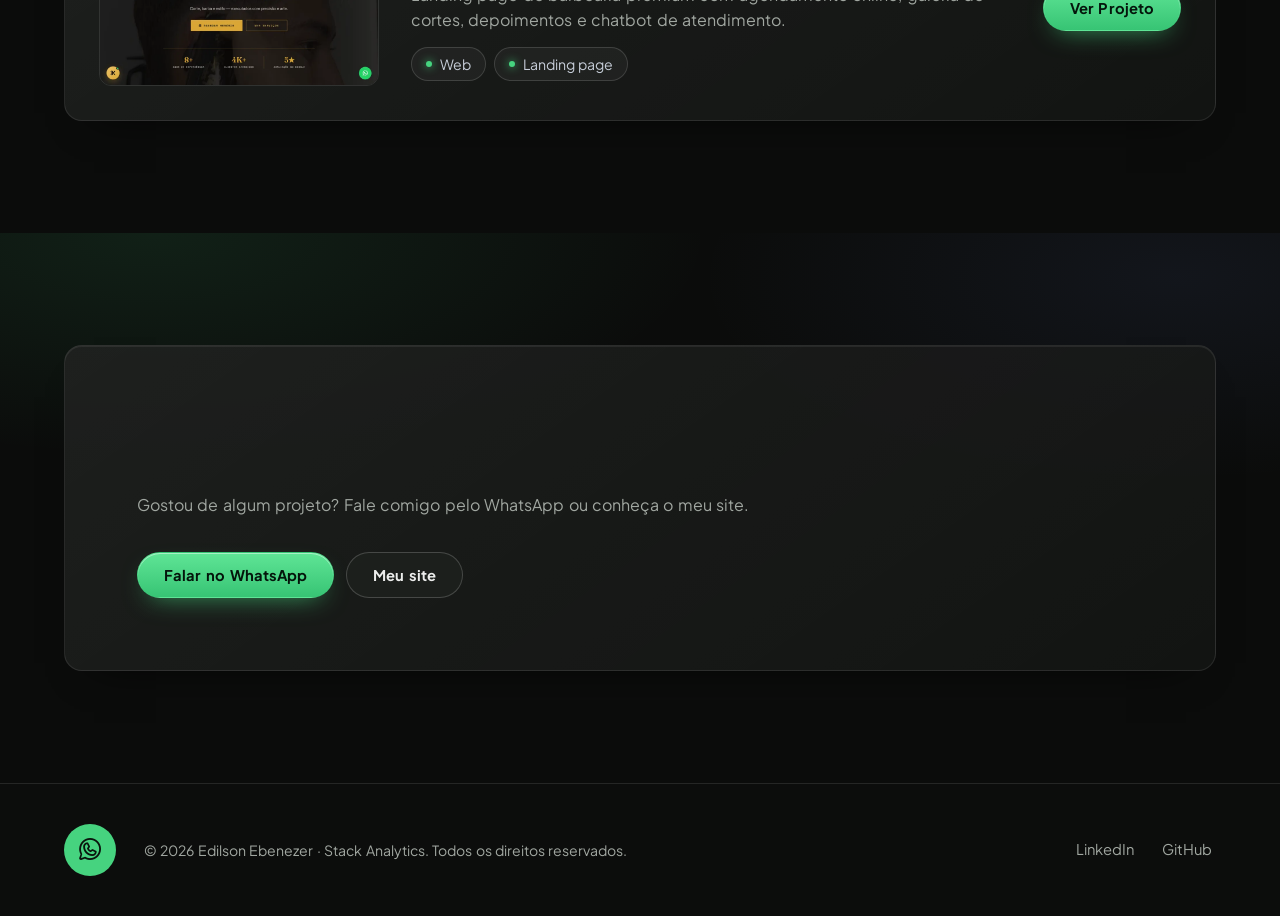
==== commit 830dc7a9: "feat: portfolio no novo visual (cartoes em vidro, efeitos de mouse e rolagem, dashboards) Index e da" ====
--- a/index.html
+++ b/index.html
@@ -1,242 +1,230 @@
 <!DOCTYPE html>
-<html lang="pt-br">
+<html lang="pt-BR">
 
 <head>
     <meta charset="UTF-8">
     <meta name="viewport" content="width=device-width, initial-scale=1.0">
-    <title>Portfólio - Edilson</title>
-    <link rel="preconnect" href="https://fonts.googleapis.com">
-    <link rel="preconnect" href="https://fonts.gstatic.com" crossorigin>
-    <link href="https://fonts.googleapis.com/css2?family=Fraunces:ital,wght@0,400;0,600;0,900;1,500&family=Inter:wght@400;500;600;700&family=JetBrains+Mono:wght@400;500;600&display=swap" rel="stylesheet">
+    <title>Projetos - Edilson Ebenezer</title>
+    <link rel="stylesheet" href="assets/fonts/phosphor/style.css">
+    <script>document.documentElement.classList.add('js', 'lines-pending');setTimeout(function () { document.documentElement.classList.remove('lines-pending'); }, 3000);</script>
+    <link rel="preload" href="assets/fonts/plus-jakarta-sans-400.woff2" as="font" type="font/woff2" crossorigin>
+    <link rel="preload" href="assets/fonts/plus-jakarta-sans-600.woff2" as="font" type="font/woff2" crossorigin>
+    <link rel="preload" href="assets/fonts/sora-700.woff2" as="font" type="font/woff2" crossorigin>
+    <link rel="preload" href="assets/fonts/sora-800.woff2" as="font" type="font/woff2" crossorigin>
     <link rel="stylesheet" href="style.css">
+    <script type="speculationrules">{"prefetch":[{"source":"document","where":{"href_matches":"/*.html"},"eagerness":"moderate"}]}</script>
+    <link rel="icon" href="assets/cartao/logo-aguia-square.png" type="image/png">
 </head>
 
-<body>
-    <a href="https://cartaodigital.developeredilsonebenezer.com.br" class="btn-voltar">&larr; Voltar para o site</a>
-
-    <header class="hero">
-        <p class="eyebrow">Full Stack Developer | Data Analytics &amp; IA</p>
-        <h1>MEUS PROJETOS</h1>
+<body class="has-scene">
+    <div class="scene-bg cover" style="--img: url(assets/cenas/portfolio.webp); --back: url(assets/cenas/portfolio-back.webp); --cut: url(assets/cenas/portfolio-cut.webp); --hh: max(72dvh, 560px)" aria-hidden="true"></div>
+    <a class="skip-link" href="#conteudo">Ir para o conteúdo</a>
+    <header class="main-header">
+        <nav class="navbar" aria-label="Principal">
+            <a class="logo" href="https://developeredilsonebenezer.com.br" rel="noopener">
+                <img src="assets/cartao/logo-aguia-square.png" alt="Logo Edilson Ebenezer" width="36" height="36">
+                <span>Edilson Ebenezer</span>
+            </a>
+            <ul class="nav-links" id="nav-links">
+                <li><a href="index.html#projetos" aria-current="page">Projetos<sup class="nav-count">01</sup></a></li>
+                <li><a href="https://developeredilsonebenezer.com.br" rel="noopener">Meu Site<sup class="nav-count">02</sup></a></li>
+            </ul>
+            <a href="https://api.whatsapp.com/send?phone=5561993998764&text=." class="btn-contact" target="_blank" rel="noopener noreferrer">Contato</a>
+            <button class="burger" type="button" aria-label="Abrir menu" aria-expanded="false" aria-controls="nav-links">
+                <i class="ph ph-list"></i>
+            </button>
+        </nav>
     </header>
 
-    <main class="container">
-        <section class="portfolio-container">
-
-            <!-- PROJETO 1: Cartão Digital -->
-            <div class="projeto reveal">
-                <img src="./assets/cartao-digital.png" alt="Cartão Digital">
-                <span class="tag">Web</span>
-                <h3>Cartão Digital</h3>
-                <p>Cartão de visitas digital com minha trajetória, habilidades e canais de contato, para recrutadores e empresas</p>
-                <a href="https://cartaodigital.developeredilsonebenezer.com.br" target="_blank" class="btn">Ver Projeto</a>
-            </div>
-
-            <!-- PROJETO 2: Mario Bross -->
-            <div class="projeto reveal">
-                <img src="./assets/logo.png" alt="Mario Bross">
-                <span class="tag">Jogo</span>
-                <h3>Mario Bross</h3>
-                <p>Jogo interativo desenvolvido com HTML, CSS e JavaScript</p>
-                <a href="https://projeto-mario-bross-birx.vercel.app/" target="_blank" class="btn">Ver Projeto</a>
-            </div>
-
-            <!-- PROJETO 3: Conversor de Moedas -->
-            <div class="projeto reveal">
-                <img src="./assets/logo.gif" alt="Conversor de Moedas">
-                <span class="tag">Web</span>
-                <h3>Conversor de Moedas</h3>
-                <p>Aplicação para converter valores entre Real, Dólar e Euro</p>
-                <a href="https://conversor-de-moedas-seven-pi.vercel.app/" target="_blank" class="btn">Ver Projeto</a>
-            </div>
-
-            <!-- PROJETO 4: iPhone 17 -->
-            <div class="projeto reveal">
-                <img src="./assets/hero.jpg" alt="iPhone 17">
-                <span class="tag">Web</span>
-                <h3>iPhone 17</h3>
-                <p>Landing page responsiva do iPhone 17</p>
-                <a href="https://iphone-17-vert.vercel.app" target="_blank" class="btn">Ver Projeto</a>
-            </div>
-
-            <!-- PROJETO 5: Mercado Livre -->
-            <div class="projeto reveal">
-                <img src="./assets/mercado-livre.webp" alt="Mercado Livre">
-                <span class="tag">Web</span>
-                <h3>Mercado Livre</h3>
-                <p>Plataforma de e-commerce com produtos e carrinho de compras</p>
-                <a href="https://mercado-livre-v2.vercel.app" target="_blank" class="btn"
-                    onclick="event.preventDefault(); alert('Este projeto está passando por uma atualização e ficará indisponível temporariamente. Assim que a atualização for concluída, o link será reativado.');">Ver
-                    Projeto</a>
-            </div>
-
-            <!-- PROJETO 6: Dashboard de Produção -->
-            <div class="projeto reveal">
-                <img src="./assets/dashboard-producao.png" alt="Dashboard de Produção">
-                <span class="tag">Dados &amp; BI</span>
-                <h3>Dashboard de Produção (Power BI → Web)</h3>
-                <p>Painel de indicadores de chão de fábrica com horas produtivas, horas paradas, total produzido,
-                    aprovado e rejeitado, e gauges de % produtividade e % qualidade — modelado em Power BI e recriado
-                    como página web interativa, com filtros reais por operador e mês.</p>
-                <a href="./dashboard-producao.html" target="_blank" class="btn">Ver Projeto</a>
-            </div>
-
-            <!-- PROJETO 7: Relatório de Vendas -->
-            <div class="projeto reveal">
-                <img src="./assets/dashboard-vendas.png" alt="Relatório de Vendas">
-                <span class="tag">Dados &amp; BI</span>
-                <h3>Relatório de Vendas (Power BI → Web)</h3>
-                <p>Análise de vendas com faturamento total, quantidade vendida por marca, evolução mensal por ano e
-                    faturamento por continente — modelado em Power BI e recriado como página web interativa, com filtros
-                    reais por ano e marca.</p>
-                <a href="./dashboard-vendas.html" target="_blank" class="btn">Ver Projeto</a>
-            </div>
-
-            <!-- PROJETO 8: Gerenciador de Estoque -->
-            <div class="project-card reveal">
-                <div class="project-gallery">
-
-                    <figure class="gallery-item">
-                        <img src="./assets/painel_principal.png" alt="Tela principal do Gerenciador de Estoque">
-
-                        <figcaption>
-                            <h4>Painel Principal</h4>
-                            <p>
-                                Cadastro, edição e exclusão de produtos, com busca por nome,
-                                código, descrição ou categoria. Produtos abaixo do estoque
-                                mínimo ficam destacados visualmente.
-                            </p>
-                        </figcaption>
-                    </figure>
-
-                    <figure class="gallery-item">
-                        <img src="./assets/dashboard.png" alt="Dashboard do Gerenciador de Estoque">
-
-                        <figcaption>
-                            <h4>Dashboard Executivo</h4>
-                            <p>
-                                Exibe indicadores em tempo real, como total de produtos,
-                                valor em estoque, itens abaixo do mínimo e produtos zerados.
-                            </p>
-                        </figcaption>
-                    </figure>
-
-                    <figure class="gallery-item">
-                        <img src="./assets/relatorio.png" alt="Relatório de movimentações do estoque">
-
-                        <figcaption>
-                            <h4>Relatório de Movimentações</h4>
-                            <p>
-                                Permite consultar entradas e saídas por período e tipo de
-                                movimentação, exibindo quantidade, data, observação e usuário
-                                responsável.
-                            </p>
-                        </figcaption>
-                    </figure>
-
-                    <figure class="gallery-item">
-                        <img src="./assets/gerenciar_usuario.png" alt="Tela de gerenciamento de usuários">
-
-                        <figcaption>
-                            <h4>Gerenciamento de Usuários</h4>
-                            <p>
-                                Administração dos usuários do sistema, com definição de login,
-                                senha e perfil de acesso.
-                            </p>
-                        </figcaption>
-                    </figure>
-
+    <main id="conteudo">
+        <section class="page-hero has-visual">
+            <div class="container">
+                <div class="monitor-wall"><div class="monitor m-portfolio-2"><img src="assets/prints/portfolio-2.webp" alt="" width="1280" height="720" loading="eager"></div><div class="monitor m-portfolio-0"><img src="assets/prints/portfolio-0.webp" alt="" width="1280" height="720" loading="eager"></div><div class="monitor m-portfolio-1"><img src="assets/prints/portfolio-1.webp" alt="" width="1280" height="720" loading="eager"></div></div>
+                <div class="hero-text">
+                <h1 data-reveal>Meus Projetos</h1>
+                <p data-reveal>Full Stack Developer | Data Analytics &amp; IA. Uma seleção dos meus melhores projetos e trabalhos.</p>
                 </div>
-
-                <div class="project-content">
-                    <span class="tag-inline">Desktop</span>
-                    <h3>Gerenciador de Estoque</h3>
-
-                    <p>
-                        Sistema desktop desenvolvido em Python para controle de produtos,
-                        movimentações, usuários, relatórios e indicadores de estoque.
-                    </p>
-
-                    <div class="project-technologies">
-                        <span>Python</span>
-                        <span>CustomTkinter</span>
-                        <span>SQLite</span>
-                        <span>Matplotlib</span>
-                    </div>
-
-                    <a href="https://github.com/Edilson-5762/CONTROLE-DE-ESTOQUE" target="_blank"
-                        rel="noopener noreferrer" class="project-button">
-                        Ver Projeto
-                    </a>
+            </div>
+        </section>
+
+        <section class="section">
+            <div class="container project-list" id="projetos">
+                <article class="project-card" data-reveal>
+                    <a class="project-thumb" href="https://projeto-mario-bross-birx.vercel.app/" target="_blank" rel="noopener" tabindex="-1" aria-hidden="true"><img src="assets/prints/proj-mario-bross.webp" alt="" width="960" height="540" loading="lazy" decoding="async"></a>
+                    <div class="project-info">
+                        <h3>Mario Bross</h3>
+                        <p>Jogo interativo desenvolvido com HTML, CSS e JavaScript.</p>
+                        <ul class="chips">
+                            <li>Jogo</li>
+                            <li>HTML5</li>
+                            <li>CSS3</li>
+                            <li>JavaScript</li>
+                        </ul>
+                    </div>
+                    <div class="project-links">
+                        <a href="https://projeto-mario-bross-birx.vercel.app/" class="btn primary-btn" target="_blank" rel="noopener">Ver Projeto</a>
+                    </div>
+                </article>
+                <article class="project-card" data-reveal>
+                    <a class="project-thumb" href="https://conversor-de-moedas-seven-pi.vercel.app/" target="_blank" rel="noopener" tabindex="-1" aria-hidden="true"><img src="assets/prints/proj-conversor-moedas.webp" alt="" width="960" height="540" loading="lazy" decoding="async"></a>
+                    <div class="project-info">
+                        <h3>Conversor de Moedas</h3>
+                        <p>Aplicação para converter valores entre Real, Dólar e Euro.</p>
+                        <ul class="chips">
+                            <li>Web</li>
+                        </ul>
+                    </div>
+                    <div class="project-links">
+                        <a href="https://conversor-de-moedas-seven-pi.vercel.app/" class="btn primary-btn" target="_blank" rel="noopener">Ver Projeto</a>
+                    </div>
+                </article>
+                <article class="project-card" data-reveal>
+                    <a class="project-thumb" href="https://iphone-17-vert.vercel.app/" target="_blank" rel="noopener" tabindex="-1" aria-hidden="true"><img src="assets/prints/proj-iphone-17.webp" alt="" width="960" height="540" loading="lazy" decoding="async"></a>
+                    <div class="project-info">
+                        <h3>iPhone 17</h3>
+                        <p>Landing page responsiva do iPhone 17.</p>
+                        <ul class="chips">
+                            <li>Web</li>
+                            <li>Landing page</li>
+                        </ul>
+                    </div>
+                    <div class="project-links">
+                        <a href="https://iphone-17-vert.vercel.app/" class="btn primary-btn" target="_blank" rel="noopener">Ver Projeto</a>
+                    </div>
+                </article>
+                <article class="project-card" data-reveal>
+                    <a class="project-thumb" href="https://mercado-livre-v2.vercel.app/" target="_blank" rel="noopener" tabindex="-1" aria-hidden="true"><img src="assets/prints/proj-mercado-livre.webp" alt="" width="960" height="540" loading="lazy" decoding="async"></a>
+                    <div class="project-info">
+                        <h3>Mercado Livre</h3>
+                        <p>Plataforma de e-commerce com produtos e carrinho de compras.</p>
+                        <ul class="chips">
+                            <li>Web</li>
+                            <li>E-commerce</li>
+                        </ul>
+                    </div>
+                    <div class="project-links">
+                        <a href="https://mercado-livre-v2.vercel.app/" class="btn primary-btn" target="_blank" rel="noopener">Ver Projeto</a>
+                    </div>
+                </article>
+                <article class="project-card" data-reveal>
+                    <a class="project-thumb" href="./dashboard-producao.html" target="_blank" rel="noopener" tabindex="-1" aria-hidden="true"><img src="assets/prints/proj-dash-producao.webp" alt="" width="960" height="540" loading="lazy" decoding="async"></a>
+                    <div class="project-info">
+                        <h3>Dashboard de Produção</h3>
+                        <p>Painel de indicadores de chão de fábrica com horas produtivas e paradas, total produzido, aprovado e rejeitado, e gauges de produtividade e qualidade. Modelado em Power BI e recriado como página web interativa, com filtros por operador e mês.</p>
+                        <ul class="chips">
+                            <li>Dados & BI</li>
+                            <li>Power BI</li>
+                        </ul>
+                    </div>
+                    <div class="project-links">
+                        <a href="./dashboard-producao.html" class="btn primary-btn" target="_blank" rel="noopener">Ver Projeto</a>
+                    </div>
+                </article>
+                <article class="project-card" data-reveal>
+                    <a class="project-thumb" href="./dashboard-vendas.html" target="_blank" rel="noopener" tabindex="-1" aria-hidden="true"><img src="assets/prints/proj-dash-vendas.webp" alt="" width="960" height="540" loading="lazy" decoding="async"></a>
+                    <div class="project-info">
+                        <h3>Relatório de Vendas</h3>
+                        <p>Análise de vendas com faturamento total, quantidade por marca, evolução mensal por ano e faturamento por continente. Modelado em Power BI e recriado como página web interativa, com filtros por ano e marca.</p>
+                        <ul class="chips">
+                            <li>Dados & BI</li>
+                            <li>Power BI</li>
+                        </ul>
+                    </div>
+                    <div class="project-links">
+                        <a href="./dashboard-vendas.html" class="btn primary-btn" target="_blank" rel="noopener">Ver Projeto</a>
+                    </div>
+                </article>
+                <article class="project-card" data-reveal>
+                    <a class="project-thumb" href="https://github.com/Edilson-5762/CONTROLE-DE-ESTOQUE" target="_blank" rel="noopener" tabindex="-1" aria-hidden="true"><img src="assets/prints/proj-estoque.webp" alt="" width="960" height="540" loading="lazy" decoding="async"></a>
+                    <div class="project-info">
+                        <h3>Gerenciador de Estoque</h3>
+                        <p>Sistema desktop em Python para controle de produtos, movimentações, usuários, relatórios e indicadores de estoque.</p>
+                        <ul class="chips">
+                            <li>Python</li>
+                            <li>CustomTkinter</li>
+                            <li>SQLite</li>
+                            <li>Matplotlib</li>
+                        </ul>
+                    </div>
+                    <div class="project-links">
+                        <a href="https://github.com/Edilson-5762/CONTROLE-DE-ESTOQUE" class="btn primary-btn" target="_blank" rel="noopener">Ver no GitHub</a>
+                    </div>
+                </article>
+                <article class="project-card" data-reveal>
+                    <a class="project-thumb" href="https://github.com/Edilson-5762/customer-churn-analytics" target="_blank" rel="noopener" tabindex="-1" aria-hidden="true"><img src="assets/prints/proj-churn.webp" alt="" width="960" height="540" loading="lazy" decoding="async"></a>
+                    <div class="project-info">
+                        <h3>Customer Churn Analytics</h3>
+                        <p>Análise preditiva de evasão de clientes bancários com Python, tratamento de outliers via IQR e cálculo de Information Value (IV).</p>
+                        <ul class="chips">
+                            <li>IA & Dados</li>
+                            <li>Python</li>
+                        </ul>
+                    </div>
+                    <div class="project-links">
+                        <a href="https://github.com/Edilson-5762/customer-churn-analytics" class="btn primary-btn" target="_blank" rel="noopener">Ver no GitHub</a>
+                    </div>
+                </article>
+                <article class="project-card" data-reveal>
+                    <a class="project-thumb" href="https://catalogo-filmes-tan.vercel.app/" target="_blank" rel="noopener" tabindex="-1" aria-hidden="true"><img src="assets/prints/proj-cineachado.webp" alt="" width="960" height="540" loading="lazy" decoding="async"></a>
+                    <div class="project-info">
+                        <h3>CineAchado</h3>
+                        <p>Aplicativo de streaming totalmente funcional, pronto para produção, 100% construído com Claude Code.</p>
+                        <ul class="chips">
+                            <li>Web</li>
+                            <li>Claude Code</li>
+                        </ul>
+                    </div>
+                    <div class="project-links">
+                        <a href="https://catalogo-filmes-tan.vercel.app/" class="btn primary-btn" target="_blank" rel="noopener">Ver Projeto</a>
+                    </div>
+                </article>
+                <article class="project-card" data-reveal>
+                    <a class="project-thumb" href="https://barbershop-vert-beta.vercel.app/" target="_blank" rel="noopener" tabindex="-1" aria-hidden="true"><img src="assets/prints/proj-kings-cut.webp" alt="" width="960" height="540" loading="lazy" decoding="async"></a>
+                    <div class="project-info">
+                        <h3>Kings Cut Barbearia</h3>
+                        <p>Landing page de barbearia premium com agendamento online, galeria de cortes, depoimentos e chatbot de atendimento.</p>
+                        <ul class="chips">
+                            <li>Web</li>
+                            <li>Landing page</li>
+                        </ul>
+                    </div>
+                    <div class="project-links">
+                        <a href="https://barbershop-vert-beta.vercel.app/" class="btn primary-btn" target="_blank" rel="noopener">Ver Projeto</a>
+                    </div>
+                </article>
+            </div>
+        </section>
+
+        <section class="section">
+            <div class="container">
+                <div class="cta-panel" data-reveal>
+                    <h2>Vamos conversar?</h2>
+                    <p>Gostou de algum projeto? Fale comigo pelo WhatsApp ou conheça o meu site.</p>
+                    <div class="hero-buttons">
+                        <a href="https://api.whatsapp.com/send?phone=5561993998764&text=." target="_blank" rel="noopener noreferrer" class="btn primary-btn">Falar no WhatsApp</a>
+                        <a href="https://developeredilsonebenezer.com.br" target="_blank" rel="noopener noreferrer" class="btn secondary-btn">Meu site</a>
+                    </div>
                 </div>
             </div>
-
-            <!-- PROJETO 9: Customer Churn Analytics -->
-            <div class="projeto reveal">
-                <img src="https://raw.githubusercontent.com/Edilson-5762/customer-churn-analytics/main/reports/figures/Customer-Churn-Records-Projeto.png" alt="Customer Churn Analytics">
-                <span class="tag">IA &amp; Dados</span>
-                <h3>Customer Churn Analytics</h3>
-                <p>Análise preditiva de evasão de clientes bancários utilizando Python, tratamento de outliers via IQR e cálculo de Information Value (IV).</p>
-                <a href="https://github.com/Edilson-5762/customer-churn-analytics" target="_blank" class="btn">Ver Projeto</a>
-            </div>
-
-            <!-- PROJETO 10: CineAchado -->
-            <div class="projeto reveal">
-                <img src="./assets/cine-achado.png" alt="CineAchado">
-                <span class="tag">Web</span>
-                <h3>CineAchado</h3>
-                <p>Um aplicativo de streaming totalmente funcional, pronto para produção. 100% construído com Claude Code.</p>
-                <a href="https://catalogo-filmes-tan.vercel.app" target="_blank" class="btn">Ver Projeto</a>
-            </div>
-
-            <!-- PROJETO 11: Kings Cut Barbearia -->
-            <div class="projeto reveal">
-                <img src="./assets/barbershop.png" alt="Kings Cut Barbearia">
-                <span class="tag">Web</span>
-                <h3>Kings Cut Barbearia</h3>
-                <p>Landing page de barbearia premium com agendamento online, galeria de cortes, depoimentos e chatbot de atendimento.</p>
-                <a href="https://barbershop-vert-beta.vercel.app" target="_blank" class="btn">Ver Projeto</a>
-            </div>
-
         </section>
     </main>
 
-    <footer>
-        <p>&copy; 2026 DIREITOS AUTORAIS — EDILSON MORAES</p>
+    <footer class="main-footer">
+        <div class="container footer-grid">
+            <div>
+                <a href="https://api.whatsapp.com/send?phone=5561993998764&text=." target="_blank" rel="noopener noreferrer" class="wa-fab" aria-label="Fale comigo no WhatsApp"><i class="ph ph-whatsapp-logo"></i></a>
+            </div>
+            <div class="footer-text">
+                <p>&copy; 2026 Edilson Ebenezer &middot; Stack Analytics. Todos os direitos reservados.</p>
+            </div>
+            <div class="social-links">
+                <a href="https://www.linkedin.com/in/edilson-moraes-047128408" target="_blank" rel="noopener noreferrer">LinkedIn</a>
+                <a href="https://github.com/Edilson-5762" target="_blank" rel="noopener noreferrer">GitHub</a>
+            </div>
+        </div>
     </footer>
 
-    <script>
-        (function () {
-            var reduceMotion = window.matchMedia('(prefers-reduced-motion: reduce)').matches;
-
-            var hero = document.querySelector('.hero');
-            if (hero && !reduceMotion && window.matchMedia('(pointer: fine)').matches) {
-                hero.addEventListener('mousemove', function (e) {
-                    var rect = hero.getBoundingClientRect();
-                    var x = ((e.clientX - rect.left) / rect.width) * 100;
-                    var y = ((e.clientY - rect.top) / rect.height) * 100;
-                    hero.style.setProperty('--mx', x + '%');
-                    hero.style.setProperty('--my', y + '%');
-                });
-            }
-
-            var revealEls = document.querySelectorAll('.reveal');
-            if (reduceMotion || !('IntersectionObserver' in window)) {
-                revealEls.forEach(function (el) { el.classList.add('is-visible'); });
-                return;
-            }
-
-            var observer = new IntersectionObserver(function (entries) {
-                entries.forEach(function (entry) {
-                    if (entry.isIntersecting) {
-                        entry.target.classList.add('is-visible');
-                        observer.unobserve(entry.target);
-                    }
-                });
-            }, { threshold: 0.15 });
-
-            revealEls.forEach(function (el) { observer.observe(el); });
-        })();
-    </script>
+    <script src="script.js"></script>
 </body>
 
 </html>
--- a/assets/fonts/phosphor/style.css
+++ b/assets/fonts/phosphor/style.css
@@ -0,0 +1,49 @@
+@font-face {
+  font-family: "Phosphor";
+  src:
+    url("./Phosphor.woff2") format("woff2");
+  font-weight: normal;
+  font-style: normal;
+  font-display: block;
+}
+
+.ph {
+  /* use !important to prevent issues with browser extensions that change fonts */
+  font-family: "Phosphor" !important;
+  speak: never;
+  font-style: normal;
+  font-weight: normal;
+  font-variant: normal;
+  text-transform: none;
+  line-height: 1;
+
+  /* Enable Ligatures ================ */
+  letter-spacing: 0;
+  -webkit-font-feature-settings: "liga";
+  -moz-font-feature-settings: "liga=1";
+  -moz-font-feature-settings: "liga";
+  -ms-font-feature-settings: "liga" 1;
+  font-feature-settings: "liga";
+  -webkit-font-variant-ligatures: discretionary-ligatures;
+  font-variant-ligatures: discretionary-ligatures;
+
+  /* Better Font Rendering =========== */
+  -webkit-font-smoothing: antialiased;
+  -moz-osx-font-smoothing: grayscale;
+}
+
+.ph.ph-chart-bar:before { content: "\e150"; }
+.ph.ph-check-circle:before { content: "\e184"; }
+.ph.ph-envelope-simple:before { content: "\e218"; }
+.ph.ph-github-logo:before { content: "\e576"; }
+.ph.ph-graduation-cap:before { content: "\e62c"; }
+.ph.ph-laptop:before { content: "\e586"; }
+.ph.ph-linkedin-logo:before { content: "\e2ee"; }
+.ph.ph-list:before { content: "\e2f0"; }
+.ph.ph-pause-circle:before { content: "\e3a0"; }
+.ph.ph-robot:before { content: "\e762"; }
+.ph.ph-rocket-launch:before { content: "\e3fe"; }
+.ph.ph-timer:before { content: "\e492"; }
+.ph.ph-whatsapp-logo:before { content: "\e5d0"; }
+.ph.ph-x:before { content: "\e4f6"; }
+.ph.ph-x-circle:before { content: "\e4f8"; }
--- a/style.css
+++ b/style.css
@@ -1,415 +1,704 @@
-/* ============================================
-   TOKENS — conceito "Painel de Instrumentos"
-   ============================================ */
+/* Tema escuro travado em todas as páginas. Um acento (verde), uma fonte (Geist).
+   Raios: botões e chips em pílula, contêineres em 16px. */
+@font-face { font-family: "Geist Mono"; font-weight: 400; font-display: swap; src: url("assets/fonts/geist-mono-400.woff2") format("woff2"); }
+
 :root {
-    --ink: #17140F;
-    --panel: #1F1B15;
-    --panel-border: rgba(243, 237, 226, 0.10);
-    --paper: #F3EDE2;
-    --dim: #9C9284;
-    --brass: #D9A544;
-    --sage: #7FA98C;
-
-    --font-display: 'Fraunces', serif;
-    --font-body: 'Inter', sans-serif;
-    --font-mono: 'JetBrains Mono', monospace;
-}
-
-* {
-    box-sizing: border-box;
-}
-
+    color-scheme: dark;
+    --bg: #0c0d0c;
+    --surface: #141614;
+    --surface-2: #1b1e1b;
+    --line: rgba(255, 255, 255, 0.1);
+    --line-strong: rgba(255, 255, 255, 0.22);
+    --text: #ecedec;
+    --muted: #a1a7a1;
+    --accent: #46d37f;
+    --accent-ink: #0a140d;
+    --radius: 16px;
+    --pill: 999px;
+    --header-h: 68px;
+    --font: "Geist", system-ui, -apple-system, "Segoe UI", Roboto, sans-serif;
+    --mono: "Geist Mono", ui-monospace, Menlo, Consolas, monospace;
+    --ease: cubic-bezier(0.16, 1, 0.3, 1);
+    /* camadas: header 20 */
+}
+
+*, *::before, *::after { box-sizing: border-box; }
+html { scroll-behavior: smooth; scroll-padding-top: calc(var(--header-h) + 16px); }
 body {
     margin: 0;
-    overflow-x: hidden;
-    background: var(--ink);
-    color: var(--paper);
-    font-family: var(--font-body);
-}
-
-img {
-    max-width: 100%;
-    height: auto;
-}
-
-@media (prefers-reduced-motion: reduce) {
-    * {
-        animation-duration: 0.01ms !important;
-        transition-duration: 0.01ms !important;
+    background: var(--bg);
+    color: var(--text);
+    font-family: var(--font);
+    font-size: 1rem;
+    line-height: 1.6;
+    -webkit-font-smoothing: antialiased;
+    min-height: 100dvh;
+    display: flex;
+    flex-direction: column;
+}
+main { flex: 1; }
+img { max-width: 100%; display: block; }
+a { color: inherit; }
+ul, ol { margin: 0; padding: 0; list-style: none; }
+h1, h2, h3 { margin: 0; line-height: 1.1; letter-spacing: -0.03em; font-weight: 600; }
+p { margin: 0; }
+.container { width: 100%; max-width: 1200px; margin-inline: auto; padding-inline: 24px; }
+.muted { color: var(--muted); }
+.measure { max-width: 65ch; }
+.skip-link { position: absolute; left: -999px; top: 8px; background: var(--accent); color: var(--accent-ink); padding: 8px 14px; border-radius: var(--pill); z-index: 50; }
+.skip-link:focus { left: 8px; }
+:focus-visible { outline: 2px solid var(--accent); outline-offset: 3px; }
+
+/* ---------- Header ---------- */
+.main-header {
+    position: sticky; top: 0; z-index: 20;
+    background: rgba(12, 13, 12, 0.8);
+    backdrop-filter: blur(12px);
+    border-bottom: 1px solid transparent;
+    transition: border-color 0.3s var(--ease);
+}
+.main-header.scrolled { border-bottom-color: var(--line); }
+.navbar {
+    max-width: 1200px; margin-inline: auto; padding: 0 24px;
+    height: var(--header-h);
+    display: flex; align-items: center; gap: 28px;
+}
+.logo { display: flex; align-items: center; gap: 10px; text-decoration: none; font-weight: 600; letter-spacing: -0.02em; white-space: nowrap; margin-right: auto; }
+.logo img { border-radius: 50%; width: 36px; height: 36px; object-fit: cover; }
+.nav-links { display: flex; gap: 26px; }
+.nav-links a { text-decoration: none; font-size: 0.92rem; color: var(--muted); transition: color 0.2s; white-space: nowrap; }
+.nav-links a:hover, .nav-links a[aria-current="page"] { color: var(--text); }
+.nav-count { font-size: 0.62rem; margin-left: 3px; color: var(--muted); font-variant-numeric: tabular-nums; vertical-align: top; position: relative; top: -0.15em; }
+.nav-links a[aria-current="page"] .nav-count, .nav-links a:hover .nav-count { color: var(--accent, #46d37f); }
+.btn-contact {
+    text-decoration: none; font-size: 0.9rem; font-weight: 500; white-space: nowrap;
+    padding: 9px 20px; border-radius: var(--pill);
+    background: var(--text); color: var(--bg);
+    transition: transform 0.2s var(--ease), opacity 0.2s;
+}
+.btn-contact:hover { opacity: 0.85; }
+.btn-contact:active { transform: scale(0.97); }
+.btn-contact[aria-current="page"] { background: var(--accent); color: var(--accent-ink); }
+.burger { display: none; background: none; border: 1px solid var(--line-strong); color: var(--text); width: 42px; height: 42px; border-radius: var(--pill); font-size: 1.3rem; cursor: pointer; align-items: center; justify-content: center; }
+
+/* ---------- Botões ---------- */
+.btn {
+    display: inline-flex; align-items: center; justify-content: center;
+    padding: 13px 26px; border-radius: var(--pill);
+    font: 500 0.95rem var(--font); text-decoration: none; white-space: nowrap;
+    border: 1px solid transparent; cursor: pointer;
+    transition: transform 0.2s var(--ease), background 0.2s, border-color 0.2s, opacity 0.2s;
+}
+.btn:active { transform: translateY(1px) scale(0.98); }
+.primary-btn { background: var(--accent); color: var(--accent-ink); }
+.primary-btn:hover { opacity: 0.88; }
+.secondary-btn { background: transparent; color: var(--text); border-color: var(--line-strong); }
+.secondary-btn:hover { border-color: var(--text); }
+
+/* ---------- Seções ---------- */
+.section { padding: clamp(56px, 9vw, 112px) 0; }
+.section h2 { font-size: clamp(1.6rem, 3.4vw, 2.5rem); }
+.section h2 + p { margin-top: 14px; }
+.page-hero { padding: clamp(56px, 10vw, 120px) 0 8px; }
+.page-hero h1 { font-size: clamp(2.4rem, 7vw, 5rem); letter-spacing: -0.04em; }
+.page-hero p { margin-top: 18px; color: var(--muted); max-width: 52ch; font-size: 1.1rem; }
+
+.badge, .chip {
+    display: inline-block; font-size: 0.82rem; color: var(--accent);
+    border: 1px solid rgba(70, 211, 127, 0.4); border-radius: var(--pill); padding: 5px 14px;
+}
+.chip-solid { color: var(--muted); border-color: var(--line-strong); margin-top: 18px; font-size: 0.9rem; padding: 8px 16px; }
+.chip i { margin-right: 4px; vertical-align: -2px; }
+.chips { display: flex; flex-wrap: wrap; gap: 8px; }
+.chips li { font-size: 0.88rem; color: var(--muted); border: 1px solid var(--line-strong); border-radius: var(--pill); padding: 5px 14px; }
+.text-link { color: var(--muted); text-decoration: underline; text-decoration-color: var(--line-strong); text-underline-offset: 3px; }
+.text-link:hover { color: var(--accent); }
+
+/* ---------- Home ---------- */
+.hero { min-height: calc(100dvh - var(--header-h)); display: flex; align-items: center; padding: 40px 0; overflow: hidden; }
+.hero-grid { display: grid; grid-template-columns: 1.25fr 0.75fr; gap: 48px; align-items: end; }
+.hero-content { display: grid; gap: 22px; justify-items: start; padding-bottom: 24px; }
+.hero h1 { font-size: clamp(3rem, 9vw, 7rem); letter-spacing: -0.05em; line-height: 0.95; }
+.hero h2 { font-size: clamp(1.1rem, 2.4vw, 1.7rem); font-weight: 500; color: var(--muted); letter-spacing: -0.02em; }
+.lead { font-size: 1.1rem; color: var(--text); max-width: 46ch; }
+.hero-buttons { display: flex; flex-wrap: wrap; gap: 12px; margin-top: 6px; }
+.hero-photo { justify-self: end; }
+.hero-photo img { width: auto; max-height: 68dvh; height: auto; object-fit: contain; }
+
+.intro-grid { display: grid; grid-template-columns: 1.2fr 0.8fr; gap: 48px; align-items: start; border-top: 1px solid var(--line); padding-top: 48px; }
+.intro h2 { font-size: clamp(1.4rem, 2.8vw, 2rem); max-width: 22ch; }
+.intro .muted { margin-top: 14px; }
+.skill-tiles { margin-top: 40px; display: grid; grid-template-columns: repeat(7, 1fr); gap: 12px; }
+.skill-tiles li { display: grid; justify-items: center; gap: 12px; padding: 22px 8px; border: 1px solid var(--line); border-radius: var(--radius); background: var(--surface); font-size: 0.9rem; text-align: center; transition: border-color 0.25s, transform 0.25s var(--ease); }
+.skill-tiles li:hover { border-color: var(--accent); }
+.skill-tiles img { width: 44px; height: 44px; object-fit: contain; }
+.cta-panel { border: 1px solid var(--line-strong); border-radius: var(--radius); background: var(--surface); padding: clamp(32px, 6vw, 72px); display: grid; gap: 16px; justify-items: start; }
+.cta-panel p { color: var(--muted); max-width: 52ch; }
+.cta-panel .btn { margin-top: 12px; }
+
+/* ---------- Serviços ---------- */
+.services-grid { display: grid; grid-template-columns: 1fr 1fr; gap: 0 56px; }
+.service-item { padding: 40px 0; border-top: 1px solid var(--line); display: grid; gap: 16px; align-content: start; justify-items: start; }
+.service-icon { font-size: 2rem; color: var(--accent); }
+.service-item h3 { font-size: 1.45rem; max-width: 22ch; }
+.service-item > p { color: var(--muted); }
+.ticks { display: grid; gap: 8px; font-size: 0.95rem; }
+.ticks li { padding-left: 22px; position: relative; }
+.ticks li::before { content: ""; position: absolute; left: 0; top: 0.62em; width: 10px; height: 1px; background: var(--accent); }
+.service-item .btn { margin-top: 8px; }
+
+/* ---------- Portfólio ---------- */
+.project-list { display: grid; }
+.project-card { display: grid; grid-template-columns: 1fr auto; gap: 32px; align-items: center; padding: 36px 0; border-top: 1px solid var(--line); }
+.project-info { display: grid; gap: 14px; }
+.project-info h3 { font-size: clamp(1.3rem, 2.6vw, 1.9rem); }
+.project-info p { color: var(--muted); max-width: 60ch; }
+.project-links { display: flex; flex-wrap: wrap; gap: 10px; }
+
+/* ---------- Sobre ---------- */
+.about-grid { display: grid; grid-template-columns: minmax(0, 1fr); }
+.about-text { display: grid; gap: 18px; justify-items: start; }
+.about-text h2 { font-size: clamp(1.5rem, 3vw, 2.2rem); max-width: 30ch; }
+.about-text p { color: var(--muted); max-width: 72ch; }
+.about-text .btn { margin-top: 8px; }
+.skill-groups { margin-top: 40px; display: grid; grid-template-columns: 1.2fr 1fr 0.8fr 1.3fr; gap: 40px; }
+.skill-group h3 { font-size: 1.1rem; padding-bottom: 14px; margin-bottom: 14px; border-bottom: 1px solid var(--line); }
+.skill-group ul { display: grid; gap: 8px; color: var(--muted); font-size: 0.95rem; }
+
+.timeline { margin-top: 48px; display: grid; gap: 0; }
+.story-item { display: grid; grid-template-columns: 0.9fr 1.1fr; gap: 48px; align-items: center; padding: 40px 0; border-top: 1px solid var(--line); }
+.story-text { display: grid; gap: 12px; }
+.story-period { font: 0.85rem var(--mono); color: var(--accent); }
+.story-text h3 { font-size: clamp(1.3rem, 2.6vw, 1.9rem); }
+.story-text p:last-child { color: var(--muted); max-width: 55ch; overflow-wrap: anywhere; }
+
+/* ---------- Contato ---------- */
+.contact-grid { display: grid; grid-template-columns: 1fr 1fr; gap: 64px; align-items: start; }
+.contact-info { display: grid; gap: 16px; }
+.contact-info h2, .contact-form h2 { font-size: clamp(1.4rem, 2.6vw, 2rem); }
+.contact-info > p { color: var(--muted); }
+.info-item { display: flex; flex-wrap: wrap; gap: 8px; align-items: center; }
+.info-item i { color: var(--accent); font-size: 1.2rem; }
+.info-item span { color: var(--muted); }
+.info-item a { text-decoration: underline; text-decoration-color: var(--line-strong); text-underline-offset: 3px; overflow-wrap: anywhere; }
+.sub { font-size: 1.2rem; margin-top: 24px; }
+.contact-links { display: grid; gap: 10px; }
+.contact-links a { display: flex; align-items: center; gap: 12px; padding: 14px 16px; border: 1px solid var(--line); border-radius: var(--radius); text-decoration: none; transition: border-color 0.2s; }
+.contact-links a:hover { border-color: var(--accent); }
+.contact-links i { color: var(--accent); font-size: 1.3rem; flex-shrink: 0; }
+.contact-links span { overflow-wrap: anywhere; }
+.contact-form form { margin-top: 24px; display: grid; gap: 18px; }
+.form-group { display: grid; gap: 8px; }
+.form-group label { font-size: 0.9rem; color: var(--text); }
+.form-group input, .form-group textarea { font: inherit; color: var(--text); background: var(--surface); border: 1px solid var(--line-strong); border-radius: 12px; padding: 12px 14px; width: 100%; }
+.form-group textarea { resize: vertical; }
+.form-group input:focus, .form-group textarea:focus { outline: none; border-color: var(--accent); box-shadow: 0 0 0 3px rgba(70, 211, 127, 0.2); }
+.contact-form .btn { justify-self: start; }
+
+/* ---------- Footer ---------- */
+.main-footer { border-top: 1px solid var(--line); padding: 40px 0; margin-top: 24px; }
+.footer-grid { display: grid; grid-template-columns: auto 1fr auto; gap: 28px; align-items: center; }
+.footer-text { display: grid; gap: 4px; color: var(--muted); font-size: 0.88rem; }
+.social-links { display: flex; gap: 20px; font-size: 0.92rem; }
+.social-links a { color: var(--muted); text-decoration: none; }
+.social-links a:hover { color: var(--accent); }
+.wa-fab { display: inline-flex; width: 52px; height: 52px; border-radius: 50%; background: var(--accent); color: var(--accent-ink); font-size: 1.7rem; align-items: center; justify-content: center; text-decoration: none; transition: transform 0.2s var(--ease), opacity 0.2s; }
+.wa-fab:hover { opacity: 0.88; }
+.wa-fab:active { transform: scale(0.95); }
+
+
+/* ---------- Modal ---------- */
+.close-button { position: absolute; top: 12px; right: 12px; width: 38px; height: 38px; border-radius: 50%; border: 1px solid var(--line-strong); background: var(--bg); color: var(--text); cursor: pointer; font-size: 1.1rem; display: grid; place-items: center; }
+
+/* ---------- Movimento (só com preferência normal) ---------- */
+@media (prefers-reduced-motion: no-preference) {
+    .js [data-reveal] { opacity: 0; transform: translateY(32px) scale(0.985); transition: opacity 0.65s var(--ease), transform 0.65s var(--ease); transition-delay: calc(var(--i, 0) * 60ms); }
+    .js [data-reveal].is-visible { opacity: 1; transform: none; }
+}
+
+/* ---------- Responsivo ---------- */
+@media (max-width: 1023px) {
+    .skill-tiles { grid-template-columns: repeat(4, 1fr); }
+    .skill-groups { grid-template-columns: 1fr 1fr; }
+    .nav-links { gap: 18px; }
+}
+@media (max-width: 899px) {
+    .burger { display: inline-flex; }
+    .nav-links {
+        position: absolute; top: var(--header-h); left: 0; right: 0;
+        flex-direction: column; gap: 0;
+        background: var(--bg); border-bottom: 1px solid var(--line);
+        padding: 8px 24px 16px; display: none;
     }
-}
-
-/* ============================================
-   HERO
-   ============================================ */
-.hero {
+    .nav-links.nav-active { display: flex; }
+    .nav-links li a { display: block; padding: 14px 0; font-size: 1.05rem; border-bottom: 1px solid var(--line); }
+    .navbar { gap: 12px; }
+    .btn-contact { padding: 8px 16px; }
+}
+@media (max-width: 767px) {
+    .container { padding-inline: 16px; }
+    .navbar { padding-inline: 16px; }
+    .hero { min-height: auto; }
+    .hero-grid, .intro-grid, .about-grid, .contact-grid, .services-grid, .story-item { grid-template-columns: 1fr; gap: 32px; }
+    .hero-photo { justify-self: center; order: -1; }
+    .hero-photo img { max-height: 40dvh; }
+    .project-card { grid-template-columns: 1fr; gap: 20px; }
+    .skill-tiles { grid-template-columns: repeat(3, 1fr); }
+    .skill-groups { grid-template-columns: 1fr; gap: 28px; }
+    .footer-grid { grid-template-columns: 1fr; justify-items: start; }
+    .logo span { display: none; }
+}
+@media (max-width: 420px) {
+    .skill-tiles { grid-template-columns: repeat(2, 1fr); }
+    .btn { white-space: normal; }
+}
+
+/* ---------- Certificados ---------- */
+.cert-grid { display: grid; grid-template-columns: repeat(auto-fill, minmax(300px, 1fr)); gap: 20px; }
+.cert-card { background: var(--surface); border: 1px solid var(--line); border-radius: var(--radius); overflow: hidden; display: flex; flex-direction: column; transition: border-color 0.3s var(--ease), transform 0.3s var(--ease); }
+.cert-card:hover { border-color: var(--line-strong); }
+.cert-thumb { display: block; aspect-ratio: 16 / 10; background: var(--surface-2); overflow: hidden; }
+.cert-thumb img { width: 100%; height: 100%; object-fit: cover; display: block; }
+.cert-thumb-icon { display: flex; align-items: center; justify-content: center; font-size: 3.5rem; color: var(--accent); }
+.cert-body { padding: 20px; display: flex; flex-direction: column; gap: 6px; }
+.cert-body h3 { font-size: 1.05rem; line-height: 1.35; }
+.cert-org { color: var(--text); font-size: 0.92rem; }
+.cert-tag { align-self: flex-start; font: 500 0.72rem var(--mono); color: var(--accent); border: 1px solid var(--line-strong); border-radius: var(--pill); padding: 3px 10px; }
+
+/* ---------- Cenário de fundo: foto real com máscara escura ---------- */
+.scene-bg { position: fixed; inset: 0; z-index: 0; pointer-events: none; overflow: hidden; }
+.scene-bg::before { content: ""; position: absolute; top: var(--top, 0); bottom: 0; right: 0; left: var(--left, 34%); background: var(--img) var(--pos, center 22%) / cover no-repeat; -webkit-mask-image: linear-gradient(90deg, transparent 0%, #000 55%), linear-gradient(180deg, transparent 0%, #000 22%); -webkit-mask-composite: source-in; mask-image: linear-gradient(90deg, transparent 0%, #000 55%), linear-gradient(180deg, transparent 0%, #000 22%); mask-composite: intersect; }
+.scene-bg.cover::before { left: 0; background: var(--img) center / cover no-repeat; -webkit-mask-image: none; mask-image: none; }
+.scene-bg::after { content: ""; position: absolute; inset: 0; background: linear-gradient(90deg, rgba(12, 13, 12, 0.9) 0%, rgba(12, 13, 12, 0.5) 55%, rgba(12, 13, 12, 0.38) 100%), radial-gradient(ellipse at 70% 40%, transparent 35%, rgba(12, 13, 12, 0.75) 100%); }
+.scene-bg.cover::after { background: rgba(12, 13, 12, 0.72); }
+.has-scene .main-header, .has-scene main, .has-scene .main-footer { position: relative; z-index: 1; }
+.has-scene .main-header { position: sticky; z-index: 20; }
+.has-scene .section { background: rgba(12, 13, 12, 0.88); }
+.has-scene .main-footer { background: var(--bg); margin-top: 0; }
+.has-scene .hero-photo { display: none; }
+.has-scene .hero { min-height: calc(max(100dvh, 620px) - var(--header-h)); }
+.has-scene .hero-grid { grid-template-columns: 1fr; }
+.has-scene .page-hero { min-height: calc(max(72dvh, 560px) - var(--header-h)); display: flex; align-items: flex-end; padding-bottom: 56px; }
+
+@media (max-width: 767px) {
+    .scene-bg:not(.cover)::before { left: 0; top: 0; -webkit-mask-composite: source-over; mask-composite: add; background: var(--img) var(--mpos, center 12%) / var(--msize, cover) no-repeat; -webkit-mask-image: linear-gradient(180deg, #000 35%, transparent 90%); mask-image: linear-gradient(180deg, #000 35%, transparent 90%); }
+    .scene-bg:not(.cover)::after { background: linear-gradient(180deg, rgba(12, 13, 12, 0.35) 0%, rgba(12, 13, 12, 0.85) 75%); }
+    .has-scene .page-hero { min-height: 62dvh; }
+    .has-scene .hero { min-height: 92dvh; align-items: flex-end; }
+}
+
+/* ---------- Hero com visual no fluxo (Portfólio e Certificados): nada sobrepõe o título ---------- */
+.has-scene .page-hero.has-visual .container { display: flex; flex-direction: column; gap: 8px; }
+
+/* Parede de monitores (Portfólio): prints reais dos projetos */
+.monitor-wall { position: relative; width: 100%; max-width: 1040px; aspect-ratio: 4.2 / 1; margin: 0 auto 64px; }
+.monitor-wall::before { content: ""; position: absolute; inset: -14% 6% -6%; background: radial-gradient(ellipse at 50% 40%, rgba(70, 211, 127, 0.16), transparent 68%); filter: blur(24px); }
+.monitor { position: absolute; padding: 5px; border-radius: 9px; background: linear-gradient(160deg, #1c1e1c, #0a0b0a); border: 1px solid rgba(255, 255, 255, 0.14); box-shadow: 0 0 0 1px #000, 0 24px 60px rgba(0, 0, 0, 0.65), 0 0 46px rgba(70, 211, 127, 0.12); }
+.monitor img { display: block; width: 100%; height: auto; border-radius: 4px; }
+.monitor::before { content: ""; position: absolute; inset: 5px; border-radius: 4px; background: linear-gradient(125deg, rgba(255, 255, 255, 0.13) 0%, transparent 38%); pointer-events: none; }
+.monitor::after { content: ""; position: absolute; left: 50%; top: 100%; width: 14%; height: 22px; transform: translateX(-50%); background: linear-gradient(90deg, #0a0b0a, #232523, #0a0b0a); }
+.m-portfolio-0 { left: 33.5%; width: 33%; top: 0; z-index: 2; }
+.m-portfolio-1 { left: 72%; width: 24%; top: 12%; transform: rotate(1.6deg); }
+.m-portfolio-2 { left: 4%; width: 24%; top: 12%; transform: rotate(-1.6deg); }
+
+/* Estante de pé (Certificados): 3 prateleiras com 8 molduras */
+.bookcase { position: relative; width: min(100%, 500px); margin: 0 auto 44px; }
+.bookcase::after { content: ""; position: absolute; left: -6%; right: -6%; bottom: -34px; height: 26px; background: radial-gradient(ellipse at 50% 50%, rgba(0, 0, 0, 0.7), transparent 70%); pointer-events: none; }
+.bc-top { position: relative; z-index: 2; height: 16px; margin: 0 -9px; border-radius: 3px; background: linear-gradient(180deg, #7a5a40, #4a3524); box-shadow: 0 6px 12px rgba(0, 0, 0, 0.5), inset 0 1px 0 rgba(255, 255, 255, 0.22); }
+.bc-body { position: relative; border-left: 14px solid #4a3524; border-right: 14px solid #3a2a1c; background: repeating-linear-gradient(90deg, rgba(255, 255, 255, 0.025) 0 2px, transparent 2px 9px), linear-gradient(180deg, #1c1511, #0d0a08); box-shadow: inset 10px 0 18px rgba(0, 0, 0, 0.55), inset -10px 0 18px rgba(0, 0, 0, 0.55); }
+.bc-body::before { content: ""; position: absolute; inset: 0 0 auto; height: 40%; background: radial-gradient(ellipse at 50% 0%, rgba(255, 226, 170, 0.16), transparent 75%); pointer-events: none; }
+.bc-shelf { position: relative; display: grid; grid-template-columns: repeat(3, 1fr); gap: 5%; align-items: end; padding: 16px 6% 12px; }
+.bc-shelf::after { content: ""; position: absolute; left: 0; right: 0; bottom: 0; height: 12px; background: linear-gradient(180deg, #6a4d36 0%, #34261a 55%, #1d140d 100%); box-shadow: 0 8px 12px rgba(0, 0, 0, 0.55), inset 0 1px 0 rgba(255, 255, 255, 0.18); }
+.bc-base { position: relative; z-index: 2; height: 24px; margin: 0 -9px; border-radius: 2px; background: linear-gradient(180deg, #5b4330, #2a1d13); box-shadow: 0 8px 14px rgba(0, 0, 0, 0.6), inset 0 1px 0 rgba(255, 255, 255, 0.18); }
+.bc-base::after { content: ""; position: absolute; left: 5%; right: 5%; top: 100%; height: 12px; background: linear-gradient(90deg, #2a1d13 0 9%, transparent 9% 91%, #2a1d13 91% 100%); border-radius: 0 0 3px 3px; }
+.shelf-frame { position: relative; z-index: 1; margin: 0; padding: 4px; border-radius: 3px; background: linear-gradient(145deg, #6a4d36, #2f2116 60%, #4a3524); box-shadow: 0 8px 12px rgba(0, 0, 0, 0.6), inset 0 0 0 1px rgba(255, 255, 255, 0.12); }
+.shelf-frame img { display: block; width: 100%; aspect-ratio: 1.42; object-fit: cover; padding: 3px; background: #efe9dc; box-shadow: inset 0 0 6px rgba(0, 0, 0, 0.45); }
+.shelf-frame::after { content: ""; position: absolute; inset: 4px; background: linear-gradient(120deg, rgba(255, 255, 255, 0.16) 0%, transparent 40%); pointer-events: none; }
+.bc-shelf:nth-child(1) .shelf-frame:nth-child(2) { transform: rotate(-1.2deg); }
+.bc-shelf:nth-child(2) .shelf-frame:nth-child(1) { transform: rotate(1deg); }
+.bc-shelf:nth-child(3) .shelf-frame:nth-child(2) { transform: rotate(-1deg); }
+.bc-books { position: relative; z-index: 1; display: flex; align-items: flex-end; justify-content: center; gap: 2px; height: 100%; min-height: 48px; }
+.bc-books i { display: block; width: 13%; border-radius: 2px 2px 0 0; background: linear-gradient(90deg, rgba(255, 255, 255, 0.16), transparent 40%), #2f5d4a; box-shadow: 0 4px 8px rgba(0, 0, 0, 0.5); }
+.bc-books i:nth-child(1) { height: 78%; background-color: #7e2f2f; }
+.bc-books i:nth-child(2) { height: 92%; }
+.bc-books i:nth-child(3) { height: 70%; background-color: #26425f; }
+.bc-books i:nth-child(4) { height: 86%; background-color: #8a6a2a; }
+.bc-books i:nth-child(5) { height: 74%; background-color: #5a3a63; transform: rotate(8deg); transform-origin: bottom left; margin-left: 4px; }
+
+@media (min-width: 900px) {
+    .has-scene .page-hero.has-visual:has(.bookcase) .container { display: grid; grid-template-columns: minmax(0, 1.15fr) minmax(0, 0.85fr); align-items: end; gap: 48px; }
+    .has-scene .page-hero.has-visual:has(.bookcase) .bookcase { order: 2; margin: 0; }
+}
+@media (max-width: 767px) {
+    .monitor-wall { aspect-ratio: 2.2 / 1; margin-bottom: 44px; }
+    .monitor::after { height: 12px; }
+    .m-portfolio-0 { left: 4%; width: 62%; }
+    .m-portfolio-1 { left: 58%; width: 38%; top: 28%; }
+    .m-portfolio-2 { display: none; }
+    .bookcase { width: min(88%, 380px); }
+    .bc-shelf { padding: 12px 6% 10px; }
+}
+
+/* ---------- Profundidade: foto em 2 camadas (fundo + pessoa) com parallax e luz que segue o mouse ---------- */
+.scene-bg.layered::before { display: none; }
+.scene-bg .photo { position: absolute; top: var(--top, var(--header-h)); height: calc(var(--hh) - var(--top, var(--header-h))); right: 0; left: var(--left, 34%); overflow: hidden; -webkit-mask-image: linear-gradient(90deg, transparent 0%, #000 55%), linear-gradient(180deg, transparent 0%, #000 22%); -webkit-mask-composite: source-in; mask-image: linear-gradient(90deg, transparent 0%, #000 55%), linear-gradient(180deg, transparent 0%, #000 22%); mask-composite: intersect; }
+.scene-bg .ph { position: absolute; inset: -24px; background-repeat: no-repeat; background-size: cover; background-position: var(--pos, center 0%); will-change: transform; }
+.scene-bg .ph-back { background-image: var(--back); }
+.scene-bg .ph-front { background-image: var(--cut); filter: drop-shadow(0 16px 26px rgba(0, 0, 0, 0.5)); }
+.scene-bg .ph-glow { position: absolute; inset: 0; background: radial-gradient(circle at var(--lx, 62%) var(--ly, 38%), rgba(255, 236, 200, 0.34), transparent 40%); mix-blend-mode: screen; opacity: var(--glow, 0); transition: opacity 0.4s; }
+
+@media (max-width: 767px) {
+    .scene-bg.layered .photo { left: 0; top: 0; bottom: 0; height: auto; -webkit-mask-composite: source-over; mask-composite: add; -webkit-mask-image: linear-gradient(180deg, #000 35%, transparent 90%); mask-image: linear-gradient(180deg, #000 35%, transparent 90%); }
+    .scene-bg .ph { background-position: var(--mpos, center 12%); background-size: var(--msize, cover); }
+}
+@media (hover: none) and (prefers-reduced-motion: no-preference) {
+    .scene-bg .ph-front { animation: ph-float 7s ease-in-out infinite alternate; }
+    .scene-bg .ph-back { animation: ph-float-back 7s ease-in-out infinite alternate; }
+    @keyframes ph-float { from { transform: translate3d(-5px, -2px, 0); } to { transform: translate3d(5px, 3px, 0); } }
+    @keyframes ph-float-back { from { transform: translate3d(2px, 1px, 0); } to { transform: translate3d(-2px, -1px, 0); } }
+}
+
+/* Inclinação 3D + brilho que segue o cursor nos cartões (ligado por script.js só com mouse e sem reduced-motion) */
+.tilt { position: relative; }
+.tilt.tilt-on { transform: perspective(900px) rotateX(var(--rx, 0deg)) rotateY(var(--ry, 0deg)); transition: transform 0.12s ease-out, opacity 0.7s var(--ease); }
+.tilt-glow { position: absolute; inset: 0; border-radius: inherit; pointer-events: none; opacity: 0; transition: opacity 0.25s; background: radial-gradient(circle at var(--gx, 50%) var(--gy, 50%), rgba(70, 211, 127, 0.16), transparent 55%); }
+.tilt.tilt-on .tilt-glow { opacity: 1; }
+
+/* ---------- Efeitos na tela toda: rastro de luz, profundidade nos textos/itens, atração magnética ---------- */
+#cursor-trail { position: fixed; inset: 0; width: 100vw; height: 100vh; z-index: 25; pointer-events: none; }
+#cursor-trail[hidden] { display: none; }
+
+/* Camadas em profundidade: o script.js grava `translate` (que soma com o transform de cada item) direto nos alvos, só com mouse e sem movimento reduzido. */
+
+/* Atração magnética: botões, links do menu, redes sociais */
+.magnet { transition: transform 0.18s ease-out; }
+.magnet.mag-on { transform: translate(var(--tx, 0), var(--ty, 0)); }
+
+/* ---------- Títulos interativos (script.js): letras reagem ao mouse, onda no clique ---------- */
+.title-fx { position: relative; cursor: pointer; user-select: none; -webkit-user-select: none; -webkit-tap-highlight-color: transparent; }
+.tw { display: inline-block; white-space: nowrap; }
+.tc { display: inline-block; will-change: transform; transition: transform 0.14s ease-out, color 0.14s ease-out, text-shadow 0.14s ease-out;
+    transform: translateY(calc(var(--f, 0) * -18px)) scale(calc(1 + var(--f, 0) * 0.14));
+    color: color-mix(in srgb, var(--accent) calc(var(--f, 0) * 100%), var(--text));
+    text-shadow: 0 0 calc(var(--f, 0) * 26px) rgba(70, 211, 127, calc(var(--f, 0) * 0.6)); }
+.title-ring { position: absolute; width: 20px; height: 20px; margin: -10px 0 0 -10px; border-radius: 50%; border: 2px solid var(--accent); pointer-events: none; opacity: 0; animation: title-ring 0.85s ease-out; }
+@keyframes title-ring { from { transform: scale(0.4); opacity: 0.9; } to { transform: scale(22); opacity: 0; border-width: 1px; } }
+
+/* ---------- Construção por rolagem (etapa 5) ---------- */
+.scroll-progress { position: fixed; top: 0; left: 0; right: 0; height: 2px; z-index: 26; background: var(--accent); transform-origin: 0 50%; transform: scaleX(var(--p, 0)); pointer-events: none; }
+
+/* Linhas dos títulos de seção: cada linha sobe de dentro de uma máscara (script.js divide e depois desfaz a divisão) */
+@media (prefers-reduced-motion: no-preference) {
+    .lines-pending main h2 { opacity: 0; }
+    .ln { display: block; overflow: hidden; padding-bottom: 0.14em; margin-bottom: -0.14em; }
+    .ln-in { display: block; transform: translateY(112%); transition: transform 0.7s var(--ease); transition-delay: calc(var(--l, 0) * 90ms); }
+    .lines-in .ln-in { transform: none; }
+}
+
+/* Números que contam ao entrar na tela */
+.stats-grid { display: grid; grid-template-columns: repeat(4, 1fr); gap: 0; border-top: 1px solid var(--line); border-bottom: 1px solid var(--line); }
+.stat { padding: 36px 24px; border-left: 1px solid var(--line); display: grid; gap: 8px; align-content: start; }
+.stat:first-child { border-left: 0; padding-left: 0; }
+.stat-num { font-size: clamp(2.6rem, 6vw, 4.6rem); font-weight: 600; letter-spacing: -0.05em; line-height: 1; font-variant-numeric: tabular-nums; }
+.stat-num sup { font-size: 0.4em; color: var(--accent); margin-left: 4px; vertical-align: super; letter-spacing: 0; }
+.stat-label { font: 400 0.8rem var(--mono); color: var(--muted); text-transform: uppercase; letter-spacing: 0.08em; }
+@media (max-width: 767px) {
+    .stats-grid { grid-template-columns: repeat(2, 1fr); }
+    .stat:nth-child(odd) { border-left: 0; padding-left: 0; }
+    .stat:nth-child(n+3) { border-top: 1px solid var(--line); }
+}
+
+.no-tr .ln-in { transition: none !important; }
+
+
+/* ================= Vidro + tipografia viva (pedido 2026-10-05) ================= */
+@font-face { font-family: "Sora"; font-weight: 600; font-display: swap; src: url("assets/fonts/sora-600.woff2") format("woff2"); }
+@font-face { font-family: "Sora"; font-weight: 700; font-display: swap; src: url("assets/fonts/sora-700.woff2") format("woff2"); }
+@font-face { font-family: "Sora"; font-weight: 800; font-display: swap; src: url("assets/fonts/sora-800.woff2") format("woff2"); }
+@font-face { font-family: "Plus Jakarta Sans"; font-weight: 400; font-display: swap; src: url("assets/fonts/plus-jakarta-sans-400.woff2") format("woff2"); }
+@font-face { font-family: "Plus Jakarta Sans"; font-weight: 500; font-display: swap; src: url("assets/fonts/plus-jakarta-sans-500.woff2") format("woff2"); }
+@font-face { font-family: "Plus Jakarta Sans"; font-weight: 600; font-display: swap; src: url("assets/fonts/plus-jakarta-sans-600.woff2") format("woff2"); }
+@font-face { font-family: "Plus Jakarta Sans"; font-weight: 700; font-display: swap; src: url("assets/fonts/plus-jakarta-sans-700.woff2") format("woff2"); }
+@property --ang { syntax: "<angle>"; inherits: false; initial-value: 0deg; }
+
+:root {
+    --font: "Plus Jakarta Sans", "Geist", system-ui, -apple-system, "Segoe UI", Roboto, sans-serif;
+    --display: "Sora", "Plus Jakarta Sans", "Geist", system-ui, sans-serif;
+    --glass-line: rgba(255, 255, 255, 0.09);
+    --glass-blur: saturate(1.25) blur(14px);
+}
+h1, h2, h3, .logo, .stat-num { font-family: var(--display); }
+h1, h2, h3 { font-weight: 700; letter-spacing: -0.035em; }
+.page-hero h1 { font-size: clamp(2.2rem, 6.2vw, 4.4rem); font-weight: 800; letter-spacing: -0.045em; }
+.hero h1 { font-size: clamp(2.6rem, 7.8vw, 6rem); font-weight: 800; letter-spacing: -0.05em; }
+.hero h2 { font-family: var(--display); font-weight: 600; }
+.stat-num { font-weight: 800; }
+.nav-links a, .btn, .btn-contact, .chips li, .stat-label, .cert-tag { font-family: var(--font); }
+.tc { color: color-mix(in srgb, var(--accent) calc(var(--f, 0) * 100%), #fff);
+    text-shadow: 0 0 38px rgba(70, 211, 127, 0.2), 0 0 calc(var(--f, 0) * 26px) rgba(70, 211, 127, calc(var(--f, 0) * 0.65)); }
+.muted, .page-hero p, .lead { color: #aeb6ae; }
+
+/* ---------- Fundo com luz ambiente atrás do vidro ---------- */
+.has-scene .section { background: radial-gradient(900px 360px at 12% 0%, rgba(70, 211, 127, 0.1), transparent 62%), radial-gradient(800px 340px at 92% 8%, rgba(108, 134, 222, 0.08), transparent 60%), rgba(12, 13, 12, 0.88); }
+
+/* ---------- Cartões e painéis em vidro ---------- */
+.cert-card, .project-card, .service-item, .skill-group, .story-item, .cta-panel, .contact-info, .contact-form, .skill-tiles li, .stat, .contact-links a {
     position: relative;
-    overflow: hidden;
-    isolation: isolate;
-    background: var(--ink);
-    text-align: center;
-    padding: 130px 20px 110px;
-}
-
-.hero::before {
-    content: "";
-    position: absolute;
-    inset: 0;
-    background-image:
-        linear-gradient(rgba(243, 237, 226, 0.06) 1px, transparent 1px),
-        linear-gradient(90deg, rgba(243, 237, 226, 0.06) 1px, transparent 1px);
-    background-size: 42px 42px;
-    -webkit-mask-image: radial-gradient(ellipse at center, black 40%, transparent 85%);
-    mask-image: radial-gradient(ellipse at center, black 40%, transparent 85%);
-    z-index: 0;
-}
-
-.hero::after {
-    content: "";
-    position: absolute;
-    inset: 0;
-    background: radial-gradient(520px circle at var(--mx, 50%) var(--my, 10%), rgba(217, 165, 68, 0.20), transparent 70%);
-    transition: background 0.2s ease;
-    pointer-events: none;
-    z-index: 0;
-}
-
-.hero > * {
-    position: relative;
-    z-index: 1;
-}
-
-.hero .eyebrow {
-    font-family: var(--font-mono);
-    font-size: 13px;
-    font-weight: 500;
-    letter-spacing: 0.18em;
-    text-transform: uppercase;
-    color: var(--sage);
-    margin: 0 0 20px;
-}
-
-.hero h1 {
-    font-family: var(--font-display);
-    font-weight: 900;
-    font-size: clamp(46px, 9vw, 104px);
-    line-height: 0.96;
-    letter-spacing: -0.01em;
-    color: var(--paper);
-    margin: 0;
-}
-
-/* legacy alias kept for safety */
-.header {
-    display: none;
-}
-
-/* ============================================
-   CONTAINER PRINCIPAL
-   ============================================ */
-.container {
-    max-width: 1200px;
-    margin: 0 auto;
-    padding: 0 20px;
-}
-
-/* GRID DE PROJETOS */
-.portfolio-container {
-    display: grid;
-    grid-template-columns: repeat(auto-fit, minmax(300px, 1fr));
-    gap: 30px;
-    margin: 70px 0 90px;
-}
-
-/* ============================================
-   REVEAL ON SCROLL
-   ============================================ */
-.reveal {
-    opacity: 0;
-    transform: translateY(24px);
-    transition: opacity 0.6s ease, transform 0.6s ease;
-}
-
-.reveal.is-visible {
-    opacity: 1;
-    transform: translateY(0);
-}
-
-/* ============================================
-   CARD DO PROJETO
-   ============================================ */
-.projeto {
-    position: relative;
-    background: var(--panel);
-    border: 1px solid var(--panel-border);
-    border-radius: 6px;
-    overflow: hidden;
-    transition: transform 0.3s ease, border-color 0.3s ease;
-}
-
-.projeto:hover,
-.projeto:focus-within {
-    transform: translateY(-6px);
-    border-color: rgba(217, 165, 68, 0.4);
-}
-
-.projeto::before {
-    content: "";
-    position: absolute;
-    inset: 10px;
-    pointer-events: none;
-    opacity: 0;
-    transition: opacity 0.3s ease, inset 0.3s ease;
-    background:
-        linear-gradient(var(--brass), var(--brass)) top left / 18px 2px no-repeat,
-        linear-gradient(var(--brass), var(--brass)) top left / 2px 18px no-repeat,
-        linear-gradient(var(--brass), var(--brass)) top right / 18px 2px no-repeat,
-        linear-gradient(var(--brass), var(--brass)) top right / 2px 18px no-repeat,
-        linear-gradient(var(--brass), var(--brass)) bottom left / 18px 2px no-repeat,
-        linear-gradient(var(--brass), var(--brass)) bottom left / 2px 18px no-repeat,
-        linear-gradient(var(--brass), var(--brass)) bottom right / 18px 2px no-repeat,
-        linear-gradient(var(--brass), var(--brass)) bottom right / 2px 18px no-repeat;
-    z-index: 2;
-}
-
-.projeto:hover::before,
-.projeto:focus-within::before {
-    opacity: 1;
-    inset: 6px;
-}
-
-.projeto img {
-    width: 100%;
-    height: 200px;
-    object-fit: cover;
-    display: block;
-}
-
-.tag {
-    position: absolute;
-    top: 12px;
-    left: 12px;
-    z-index: 2;
-    background: rgba(23, 20, 15, 0.85);
-    color: var(--brass);
-    font-family: var(--font-mono);
-    font-size: 11px;
-    font-weight: 600;
-    letter-spacing: 0.08em;
-    text-transform: uppercase;
-    padding: 4px 10px;
-    border: 1px solid rgba(217, 165, 68, 0.35);
-    border-radius: 3px;
-}
-
-.tag-inline {
-    display: inline-block;
-    font-family: var(--font-mono);
-    font-size: 11px;
-    font-weight: 600;
-    letter-spacing: 0.08em;
-    text-transform: uppercase;
-    color: var(--brass);
-    border: 1px solid rgba(217, 165, 68, 0.35);
-    border-radius: 3px;
-    padding: 4px 10px;
-    margin-bottom: 14px;
-}
-
-.projeto h3 {
-    padding: 20px 20px 10px;
-    color: var(--paper);
-    font-family: var(--font-body);
-    font-size: 21px;
-    font-weight: 700;
-    margin: 0;
-}
-
-.projeto p {
-    padding: 0 20px;
-    color: var(--dim);
-    font-size: 14px;
-    margin: 0 0 22px;
-    line-height: 1.6;
-}
-
-.btn,
-.project-button {
-    display: inline-block;
-    margin: 0 20px 22px;
-    padding: 11px 22px;
-    background: transparent;
-    color: var(--brass);
-    text-decoration: none;
-    border: 1px solid var(--brass);
-    border-radius: 4px;
-    font-family: var(--font-mono);
-    font-size: 12px;
-    font-weight: 600;
-    letter-spacing: 0.08em;
-    text-transform: uppercase;
-    transition: background 0.25s ease, color 0.25s ease;
-}
-
-.btn:hover,
-.project-button:hover {
-    background: var(--brass);
-    color: var(--ink);
-}
-
-/* BOTÃO VOLTAR PARA O SITE (cartao-digital) */
-.btn-voltar {
-    position: fixed;
-    top: 20px;
-    left: 20px;
-    z-index: 1000;
-    display: inline-block;
-    padding: 11px 22px;
-    background: #4ade80;
-    color: #17140F;
-    text-decoration: none;
-    border-radius: 4px;
-    font-family: var(--font-mono);
-    font-size: 12px;
-    font-weight: 600;
-    letter-spacing: 0.08em;
-    text-transform: uppercase;
-    box-shadow: 0 4px 15px rgba(0, 0, 0, 0.35);
-    transition: opacity 0.25s ease;
-}
-
-.btn-voltar:hover {
-    opacity: 0.8;
-}
-
-.btn-voltar:active {
-    background: #16a34a;
-}
-
-/* ============================================
-   CARD DE PROJETO COM GALERIA (Gerenciador de Estoque)
-   ============================================ */
-.project-card {
-    grid-column: 1 / -1;
-    background: var(--panel);
-    border: 1px solid var(--panel-border);
-    border-radius: 6px;
-    overflow: hidden;
-    padding: 34px;
-}
-
-.project-gallery {
-    display: grid;
-    grid-template-columns: repeat(auto-fit, minmax(220px, 1fr));
-    gap: 20px;
-    margin-bottom: 34px;
-}
-
-.gallery-item {
-    margin: 0;
-    background: var(--ink);
-    border: 1px solid var(--panel-border);
-    border-radius: 5px;
-    overflow: hidden;
-}
-
-.gallery-item img {
-    width: 100%;
-    height: 180px;
-    object-fit: cover;
-    display: block;
-}
-
-.gallery-item figcaption {
-    padding: 16px;
-}
-
-.gallery-item h4 {
-    color: var(--paper);
-    font-size: 15px;
-    margin: 0 0 8px;
-}
-
-.gallery-item p {
-    color: var(--dim);
-    font-size: 13px;
-    line-height: 1.6;
-    margin: 0;
-}
-
-.project-content h3 {
-    color: var(--paper);
-    font-size: 22px;
-    font-weight: 700;
-    margin: 0 0 12px;
-}
-
-.project-content > p {
-    color: var(--dim);
-    font-size: 14px;
-    line-height: 1.6;
-    margin-bottom: 18px;
-}
-
-.project-technologies {
-    display: flex;
-    flex-wrap: wrap;
-    gap: 10px;
-    margin-bottom: 24px;
-}
-
-.project-technologies span {
-    background: transparent;
-    color: var(--sage);
-    border: 1px solid rgba(127, 169, 140, 0.4);
-    padding: 5px 12px;
-    border-radius: 20px;
-    font-family: var(--font-mono);
-    font-size: 11px;
-    font-weight: 600;
-    letter-spacing: 0.04em;
-}
-
-/* ============================================
-   FOOTER
-   ============================================ */
-footer {
-    background: var(--panel);
-    border-top: 1px solid var(--panel-border);
-    color: var(--dim);
-    text-align: center;
-    padding: 34px 20px;
-    font-family: var(--font-mono);
-    font-size: 12px;
-    letter-spacing: 0.04em;
-}
-
-/* ============================================
-   RESPONSIVO
-   ============================================ */
-@media (max-width: 768px) {
-    .hero {
-        padding: 90px 20px 70px;
-    }
-
-    .portfolio-container {
-        grid-template-columns: 1fr;
-        gap: 20px;
-        margin: 50px 0 70px;
-    }
-
-    .project-card {
-        padding: 22px;
-    }
-
-    .project-gallery {
-        grid-template-columns: 1fr;
-    }
-
-    .btn-voltar {
-        top: 12px;
-        left: 12px;
-        padding: 8px 14px;
-        font-size: 11px;
-    }
-}
+    background: linear-gradient(145deg, rgba(255, 255, 255, 0.065), rgba(255, 255, 255, 0.02));
+    border: 1px solid var(--glass-line);
+    border-radius: 18px;
+    -webkit-backdrop-filter: var(--glass-blur); backdrop-filter: var(--glass-blur);
+    box-shadow: inset 0 1px 0 rgba(255, 255, 255, 0.07), 0 22px 40px -30px rgba(0, 0, 0, 0.95);
+    transition: border-color 0.25s, box-shadow 0.3s, background 0.3s, translate 0.28s cubic-bezier(0.22, 0.7, 0.3, 1), opacity 0.65s var(--ease), transform 0.65s var(--ease);
+}
+.cert-card:hover, .project-card:hover, .service-item:hover, .skill-group:hover, .story-item:hover, .cta-panel:hover, .contact-info:hover, .contact-form:hover, .skill-tiles li:hover, .stat:hover, .contact-links a:hover {
+    translate: 0 -4px;
+    border-color: rgba(70, 211, 127, 0.5);
+    box-shadow: inset 0 1px 0 rgba(255, 255, 255, 0.1), 0 24px 46px -22px rgba(70, 211, 127, 0.38), 0 18px 40px -24px rgba(0, 0, 0, 0.95);
+}
+.cert-card:hover, .skill-tiles li:hover { transform: none; }
+.service-item, .project-card, .story-item { padding: clamp(22px, 3vw, 34px); }
+.skill-group, .contact-info, .contact-form { padding: clamp(22px, 3vw, 34px); }
+.cert-card, .story-item { overflow: hidden; }
+.services-grid { gap: 22px; }
+.project-list { gap: 18px; }
+.skill-groups { gap: 20px; }
+.timeline { gap: 20px; }
+.contact-grid { gap: 28px; }
+.contact-links a { padding: 14px 16px; }
+
+/* primeiro cartão de cada lista: destaque com barra luminosa */
+.cert-card:first-child, .project-card:first-child, .service-item:first-child, .story-item:first-child {
+    border-color: rgba(70, 211, 127, 0.34);
+    background: linear-gradient(100deg, rgba(70, 211, 127, 0.1), rgba(255, 255, 255, 0.03) 46%, rgba(255, 255, 255, 0.015));
+}
+.cert-card:first-child::before, .project-card:first-child::before, .service-item:first-child::before, .story-item:first-child::before {
+    content: ""; position: absolute; left: 0; top: 14px; bottom: 14px; width: 3px; z-index: 3; border-radius: 3px;
+    background: linear-gradient(180deg, #a8f5c4, #27b565); box-shadow: 0 0 16px 2px rgba(70, 211, 127, 0.65);
+}
+
+/* ---------- Estatísticas ---------- */
+.stats-grid { border: 0; gap: 16px; }
+.stat, .stat:first-child { padding: 26px 24px; border: 1px solid var(--glass-line); }
+@media (max-width: 767px) {
+    .stat:nth-child(odd), .stat:nth-child(n+3) { border: 1px solid var(--glass-line); padding: 22px 18px; }
+}
+
+/* ---------- Certificados: selo numerado, etiquetas com ponto, miniatura ---------- */
+.cert-thumb { position: relative; }
+.cert-thumb img { transition: transform 0.7s var(--ease); }
+.cert-num { position: absolute; z-index: 4; top: 12px; left: 14px; width: 32px; height: 32px; border-radius: 50%; display: flex; align-items: center; justify-content: center;
+    font: 700 0.78rem var(--display); font-variant-numeric: tabular-nums; color: var(--text); background: rgba(12, 13, 12, 0.72); border: 1px solid var(--glass-line-2, rgba(255, 255, 255, 0.2));
+    -webkit-backdrop-filter: blur(8px); backdrop-filter: blur(8px); pointer-events: none; }
+.cert-card:first-child .cert-num { background: linear-gradient(135deg, #8cf2b2, #27b565); border-color: rgba(190, 255, 215, 0.6); color: #04150b; }
+.cert-body { padding: 22px; gap: 8px; }
+.cert-tag { display: inline-flex; align-items: center; gap: 6px; font: 600 0.72rem var(--font); letter-spacing: 0.02em; padding: 4px 11px; color: var(--accent); background: rgba(70, 211, 127, 0.1); border: 1px solid rgba(70, 211, 127, 0.32); }
+.cert-tag::before { content: ""; width: 6px; height: 6px; border-radius: 50%; background: currentColor; flex: none; }
+.cert-tag.t-pos { color: #9db5f0; background: rgba(157, 181, 240, 0.1); border-color: rgba(157, 181, 240, 0.32); }
+.cert-tag.t-curso { color: #c6cdd8; background: rgba(255, 255, 255, 0.05); border-color: rgba(255, 255, 255, 0.16); }
+
+/* ---------- Botões: pílulas com brilho ---------- */
+.btn { position: relative; overflow: hidden; font: 700 0.92rem var(--font); letter-spacing: 0.005em; }
+.primary-btn { background: linear-gradient(180deg, #5fe596, #37c474); color: #04150b; box-shadow: inset 0 1px 0 rgba(255, 255, 255, 0.45), 0 10px 26px -12px rgba(70, 211, 127, 0.75); }
+.primary-btn:hover { opacity: 1; translate: 0 -2px; box-shadow: inset 0 1px 0 rgba(255, 255, 255, 0.5), 0 16px 34px -10px rgba(70, 211, 127, 0.9); }
+.secondary-btn { background: rgba(255, 255, 255, 0.045); border-color: rgba(255, 255, 255, 0.18); -webkit-backdrop-filter: var(--glass-blur); backdrop-filter: var(--glass-blur); }
+.secondary-btn:hover { border-color: rgba(70, 211, 127, 0.7); background: rgba(70, 211, 127, 0.08); translate: 0 -2px; box-shadow: 0 14px 30px -14px rgba(70, 211, 127, 0.55); }
+.btn::after { content: ""; position: absolute; inset: 0; background: linear-gradient(115deg, transparent 35%, rgba(255, 255, 255, 0.4) 50%, transparent 65%); transform: translateX(-130%); pointer-events: none; }
+.btn-contact { background: linear-gradient(180deg, #5fe596, #37c474); color: #04150b; font-weight: 700; box-shadow: inset 0 1px 0 rgba(255, 255, 255, 0.45), 0 8px 22px -12px rgba(70, 211, 127, 0.75); }
+.btn-contact[aria-current="page"] { background: linear-gradient(180deg, #8cf2b2, #4ddc88); }
+.chips li { background: rgba(255, 255, 255, 0.04); border-color: rgba(255, 255, 255, 0.14); display: inline-flex; align-items: center; gap: 8px; color: #c6cdd8; }
+.chips li::before { content: ""; width: 6px; height: 6px; border-radius: 50%; background: var(--accent); box-shadow: 0 0 8px var(--accent); flex: none; }
+.chip-solid { background: rgba(70, 211, 127, 0.1); border-color: rgba(70, 211, 127, 0.32); color: var(--accent); }
+
+/* brilho que segue o cursor dentro dos cartões (span injetado por script.js) */
+.tilt-glow { background: radial-gradient(420px circle at var(--gx, 50%) var(--gy, 50%), rgba(70, 211, 127, 0.2), transparent 60%); z-index: 2; }
+
+/* ---------- Animações dos cartões (só sem prefers-reduced-motion) ---------- */
+@media (prefers-reduced-motion: no-preference) {
+    .btn:hover::after { transform: translateX(130%); transition: transform 0.75s ease; }
+    /* entrada: sobe, desfoca e ganha nitidez */
+    .js .cert-card[data-reveal], .js .project-card[data-reveal], .js .service-item[data-reveal], .js .skill-group[data-reveal], .js .story-item[data-reveal], .js .cta-panel[data-reveal], .js .stat[data-reveal] { transition: opacity 0.7s var(--ease), transform 0.7s var(--ease), border-color 0.25s, box-shadow 0.3s, background 0.3s, translate 0.28s cubic-bezier(0.22, 0.7, 0.3, 1); transition-delay: calc(var(--i, 0) * 60ms), calc(var(--i, 0) * 60ms), 0s, 0s, 0s, 0s; }
+    .js .cert-card .cert-thumb img { transform: scale(1.14); }
+    .js .cert-card.is-visible .cert-thumb img { transform: scale(1); transition-duration: 1.3s; }
+    .js .cert-card.is-visible:hover .cert-thumb img { transform: scale(1.07); transition-duration: 0.7s; }
+    /* selo numerado "pula" depois do cartão entrar */
+    .js .cert-card .cert-num { scale: 0.3; opacity: 0; transition: scale 0.6s cubic-bezier(0.34, 1.56, 0.64, 1) 0.35s, opacity 0.4s 0.35s; }
+    .js .cert-card.is-visible .cert-num { scale: 1; opacity: 1; }
+    /* luz que percorre a borda: sempre no primeiro, no hover nos demais */
+    .cert-card::after { content: ""; position: absolute; inset: 0; border-radius: inherit; padding: 1.5px; pointer-events: none; z-index: 5; opacity: 0; transition: opacity 0.35s;
+        background: conic-gradient(from var(--ang), transparent 0 62%, rgba(70, 211, 127, 0.15) 74%, #7dffb0 90%, transparent 100%);
+        -webkit-mask: linear-gradient(#000 0 0) content-box, linear-gradient(#000 0 0); -webkit-mask-composite: xor; mask: linear-gradient(#000 0 0) content-box, linear-gradient(#000 0 0); mask-composite: exclude;
+        animation: borda-gira 4.5s linear infinite; }
+    .cert-card:first-child::after { opacity: 0.85; }
+    .cert-card:hover::after { opacity: 1; animation-duration: 2.2s; }
+    @keyframes borda-gira { to { --ang: 360deg; } }
+    /* brilho que atravessa a miniatura no hover */
+    .cert-thumb::after { content: ""; position: absolute; inset: 0; background: linear-gradient(115deg, transparent 38%, rgba(255, 255, 255, 0.38) 50%, transparent 62%); transform: translateX(-130%); pointer-events: none; }
+    .cert-card:hover .cert-thumb::after { transform: translateX(130%); transition: transform 0.95s ease; }
+    /* ponto das etiquetas pulsa */
+    .cert-tag::before { animation: ponto-pulsa 2.4s ease-out infinite; }
+    @keyframes ponto-pulsa { 0% { box-shadow: 0 0 0 0 currentColor; } 70%, 100% { box-shadow: 0 0 0 7px transparent; } }
+    /* o último brilho: barra do primeiro cartão respira */
+    .cert-card:first-child::before, .project-card:first-child::before, .service-item:first-child::before, .story-item:first-child::before { animation: barra-respira 3.2s ease-in-out infinite; }
+    @keyframes barra-respira { 50% { box-shadow: 0 0 26px 5px rgba(70, 211, 127, 0.85); } }
+}
+
+@media (max-width: 767px) {
+    .service-item, .project-card, .story-item, .skill-group, .contact-info, .contact-form { padding: 22px; }
+    .project-card { grid-template-columns: 1fr; gap: 20px; }
+    :root { --glass-blur: saturate(1.2) blur(8px); }
+}
+
+/* respiro entre palavras nas fontes novas */
+body { word-spacing: 0.09em; }
+h1, h2, h3 { word-spacing: 0.12em; }
+
+/* ================= Globo de habilidades (script.js ativa .is-globe; sem JS ou com movimento reduzido fica a grade) ================= */
+.skill-globe { margin-top: 32px; }
+.globe-core, .globe-hint { display: none; }
+.skill-tiles .gi { display: grid; place-items: center; }
+.skill-tiles .gname { font-weight: 600; }
+
+.skill-globe.is-globe .globe-stage { position: relative; width: min(100%, 700px); aspect-ratio: 1 / 1; margin: 0 auto; touch-action: pan-y; cursor: grab; user-select: none; -webkit-user-select: none; }
+.skill-globe.is-globe .globe-stage.dragging { cursor: grabbing; }
+.skill-globe.is-globe .skill-tiles { margin: 0; display: block; position: absolute; inset: 0; }
+.skill-globe.is-globe .skill-tiles li {
+    position: absolute; left: 50%; top: 50%; display: block; padding: 0; margin: 0; border: 0; background: none; box-shadow: none;
+    -webkit-backdrop-filter: none; backdrop-filter: none; translate: none; outline: none; will-change: transform, opacity;
+    width: var(--gi, 72px); height: var(--gi, 72px); transition: opacity 0.3s;
+}
+.skill-globe.is-globe .skill-tiles li:hover { translate: none; box-shadow: none; border: 0; }
+.skill-globe.is-globe .gi {
+    position: relative; width: 100%; height: 100%; border-radius: 22%; display: grid; place-items: center;
+    background: linear-gradient(145deg, rgba(255, 255, 255, 0.1), rgba(255, 255, 255, 0.03));
+    border: 1px solid rgba(255, 255, 255, 0.16); box-shadow: inset 0 1px 0 rgba(255, 255, 255, 0.12), 0 14px 26px -14px rgba(0, 0, 0, 0.9);
+    -webkit-backdrop-filter: blur(8px); backdrop-filter: blur(8px);
+    transition: transform 0.35s cubic-bezier(0.22, 0.9, 0.3, 1.2), border-color 0.3s, box-shadow 0.35s, background 0.3s;
+}
+.skill-globe.is-globe .gi img { grid-area: 1 / 1; width: 58%; height: 58%; object-fit: contain; opacity: 0; transition: opacity 0.35s, transform 0.35s; }
+.skill-globe.is-globe .gi img.gi-gray { opacity: 0.82; }
+.skill-globe.is-globe .gname {
+    position: absolute; left: 50%; top: calc(100% + 10px); transform: translate(-50%, 6px) scale(0.9); white-space: nowrap; pointer-events: none; opacity: 0;
+    font: 700 0.8rem var(--font); letter-spacing: 0.02em; color: #04150b; background: linear-gradient(180deg, #8cf2b2, #46d37f); padding: 5px 12px; border-radius: 999px;
+    box-shadow: 0 10px 24px -8px rgba(70, 211, 127, 0.7); transition: opacity 0.25s, transform 0.3s cubic-bezier(0.34, 1.56, 0.64, 1);
+}
+/* destaque: cor natural, cresce, borda de luz girando e nome */
+.skill-globe.is-globe li.is-hot { z-index: 9999 !important; opacity: 1 !important; }
+.skill-globe.is-globe li.is-hot .gi { transform: scale(1.5); border-color: rgba(70, 211, 127, 0.7); background: linear-gradient(145deg, rgba(255, 255, 255, 0.2), rgba(255, 255, 255, 0.06));
+    box-shadow: inset 0 1px 0 rgba(255, 255, 255, 0.25), 0 0 0 1px rgba(70, 211, 127, 0.25), 0 20px 44px -10px rgba(70, 211, 127, 0.75), 0 0 46px rgba(70, 211, 127, 0.35); }
+.skill-globe.is-globe li.is-hot .gi img { opacity: 1; transform: scale(1.06); }
+.skill-globe.is-globe li.is-hot .gi img.gi-gray { opacity: 0; }
+.skill-globe.is-globe li.is-hot .gname { opacity: 1; transform: translate(-50%, 18px) scale(1); }
+.skill-globe.is-globe li:focus-visible .gi { border-color: var(--accent); }
+.skill-globe.is-globe.has-hot li:not(.is-hot) .gi img.gi-gray { opacity: 0.45; }
+
+/* miolo do globo: luz, anéis e meridianos */
+.skill-globe.is-globe .globe-core { display: block; position: absolute; inset: 14%; border-radius: 50%; pointer-events: none;
+    background: radial-gradient(circle at 36% 30%, rgba(70, 211, 127, 0.16), rgba(70, 211, 127, 0.04) 45%, transparent 70%); border: 1px solid rgba(70, 211, 127, 0.14);
+    box-shadow: inset 0 0 60px rgba(70, 211, 127, 0.08), 0 0 80px rgba(70, 211, 127, 0.07); }
+.skill-globe.is-globe .globe-core::before, .skill-globe.is-globe .globe-core::after { content: ""; position: absolute; inset: 0; border-radius: 50%; border: 1px dashed rgba(255, 255, 255, 0.1); }
+.skill-globe.is-globe .globe-core::before { transform: rotateX(72deg); }
+.skill-globe.is-globe .globe-core::after { transform: rotateY(72deg); border-color: rgba(70, 211, 127, 0.16); }
+.skill-globe.is-globe .globe-hint { display: block; text-align: center; margin-top: 8px; font-size: 0.86rem; }
+.globe-x { display: none; }
+.skill-globe.is-globe .globe-x { display: block; position: absolute; left: 50%; top: 50%; width: calc(var(--gi, 72px) * 1.5); height: calc(var(--gi, 72px) * 1.5); transform: translate(-50%, -50%); border: 1px dashed rgba(70, 211, 127, 0.28); border-radius: 28%; pointer-events: none; transition: opacity 0.4s, border-color 0.3s, box-shadow 0.3s; }
+.skill-globe.is-globe.has-spot .globe-x { border-color: rgba(70, 211, 127, 0.75); box-shadow: 0 0 26px rgba(70, 211, 127, 0.22), inset 0 0 18px rgba(70, 211, 127, 0.1); }
+.skill-globe.is-globe.is-mouse .globe-x { opacity: 0; }
+.globe-ring { position: absolute; left: 50%; top: 50%; width: 10px; height: 10px; margin: -5px 0 0 -5px; border-radius: 50%; border: 2px solid #7dffb0; pointer-events: none; z-index: 10000; }
+.globe-dot { position: absolute; left: 50%; top: 50%; width: 7px; height: 7px; margin: -3.5px 0 0 -3.5px; border-radius: 50%; background: #7dffb0; box-shadow: 0 0 10px #46d37f; pointer-events: none; z-index: 10000; }
+
+@media (prefers-reduced-motion: no-preference) {
+    .skill-globe.is-globe li.is-hot .gi::after { content: ""; position: absolute; inset: -2px; border-radius: inherit; padding: 2px; pointer-events: none;
+        background: conic-gradient(from var(--ang), transparent 0 55%, rgba(70, 211, 127, 0.2) 70%, #b6ffd0 90%, transparent 100%);
+        -webkit-mask: linear-gradient(#000 0 0) content-box, linear-gradient(#000 0 0); -webkit-mask-composite: xor; mask: linear-gradient(#000 0 0) content-box, linear-gradient(#000 0 0); mask-composite: exclude;
+        animation: borda-gira 1.8s linear infinite; }
+}
+@media (max-width: 767px) {
+    .skill-globe.is-globe .globe-stage { width: min(100%, 440px); }
+    .skill-globe.is-globe li.is-hot .gi { transform: scale(1.35); }
+}
+
+/* Projetos reais: miniatura do print */
+.project-card { grid-template-columns: minmax(200px, 280px) 1fr auto; }
+.project-thumb { display: block; border-radius: 12px; overflow: hidden; border: 1px solid var(--line); aspect-ratio: 16 / 9; }
+.project-thumb img { width: 100%; height: 100%; object-fit: cover; display: block; transition: transform 0.4s var(--ease); }
+.project-card:hover .project-thumb img { transform: scale(1.05); }
+@media (max-width: 900px) { .project-card { grid-template-columns: 1fr; } }
+
+/* ---------- Revisão (2026-10-05): celulares pequenos e alvos de toque ---------- */
+.social-links a { display: inline-flex; align-items: center; min-height: 44px; padding-inline: 4px; }
+@media (max-width: 480px) {
+    .contact-links a { padding: 12px 14px; font-size: 0.92rem; }
+}
+
+/* A inclinação 3D estava anulada pelas regras de entrada (.js [data-reveal].is-visible e .cert-card:hover levavam transform: none): maior especificidade */
+html.js .tilt.tilt-on.tilt-on.tilt-on {
+    transform: perspective(900px) rotateX(var(--rx, 0deg)) rotateY(var(--ry, 0deg));
+    transition: transform 0.12s ease-out, opacity 0.65s var(--ease), border-color 0.25s, box-shadow 0.3s, background 0.3s, translate 0.28s cubic-bezier(0.22, 0.7, 0.3, 1);
+    transition-delay: 0s;
+}
+
+/* Título longo da Home: quebra em 2 linhas e não cruza o rosto da foto */
+.hero h2 { max-width: 40ch; text-wrap: balance; }
+
+/* ---------- Quadro de fotos polaroid (referência: theodorusclarence.com/about) ---------- */
+@font-face { font-family: "Mrs Saint Delafield"; font-weight: 400; font-display: swap; src: url("assets/fonts/mrs-saint-delafield.woff2") format("woff2"); }
+.polaroid-stack { position: relative; isolation: isolate; width: min(100%, 21rem); margin-inline: auto; padding: 2rem; cursor: pointer; -webkit-tap-highlight-color: transparent; }
+.polaroid-stack:focus-visible { outline: 2px solid var(--accent); outline-offset: 4px; border-radius: 12px; }
+.pol { position: relative; margin: 0; padding: 1.5rem 1.5rem 5rem; background: #000; border: 1px solid #262626; box-shadow: 0 12px 28px -10px rgba(0, 0, 0, 0.7); transition: box-shadow 0.3s; }
+.pol-a { z-index: var(--za, 2); rotate: -5deg; }
+.pol-b { position: absolute; inset: 0; margin: 2rem; z-index: var(--zb, 1); rotate: 5deg; }
+.polaroid-stack.is-flipped { --za: 1; --zb: 2; }
+.pol-edge { position: absolute; inset: 0; pointer-events: none; padding: 1px; background: linear-gradient(to bottom right, rgba(23, 23, 23, 0.7) 0%, #525252 62%, rgba(23, 23, 23, 0.7) 100%); -webkit-mask: linear-gradient(#000 0 0) content-box, linear-gradient(#000 0 0); -webkit-mask-composite: xor; mask: linear-gradient(#000 0 0) content-box exclude, linear-gradient(#000 0 0); }
+.pol-photo { aspect-ratio: 1; overflow: hidden; background: #111; }
+.pol-photo img { display: block; width: 100%; height: 100%; object-fit: cover; user-select: none; -webkit-user-drag: none; }
+.pol-same .pol-photo img { transform: scale(1.4); filter: grayscale(0.65) brightness(0.75); }
+.pol-sig { position: absolute; right: 1.1rem; bottom: 0.9rem; width: 8.6rem; text-align: center; color: #fff; rotate: -4deg; pointer-events: none; }
+.pol-b .pol-sig { right: 1.4rem; width: 7.6rem; rotate: 2deg; opacity: 0.9; }
+.pol-sig-text { display: block; font: 400 3rem/0.9 "Mrs Saint Delafield", cursive; }
+.pol-sig svg { display: block; width: 100%; height: 9px; overflow: visible; margin-top: 1px; }
+.pol-sig path { fill: none; stroke: #fff; stroke-width: 0.9; stroke-linecap: round; vector-effect: non-scaling-stroke; }
+.pol-hint { position: absolute; z-index: 5; top: 40%; left: -0.4rem; color: #fff; opacity: 0.8; pointer-events: none; }
+@media (prefers-reduced-motion: no-preference) {
+    /* a assinatura se escreve quando o item entra na tela (e de novo a cada volta, como o resto da página) */
+    .js .pol-sig-text { clip-path: inset(-25% 100% -25% 0); transition: clip-path 1.3s cubic-bezier(0.4, 0, 0.2, 1) 0.5s; }
+    .js .pol-sig path { stroke-dasharray: 1; stroke-dashoffset: 1; transition: stroke-dashoffset 0.9s ease 0s; }
+    .js .story-item.is-visible .pol-sig-text { clip-path: inset(-25% -12% -25% 0); }
+    .js .story-item.is-visible .pol-sig path { stroke-dashoffset: 0; transition-delay: 1.5s; }
+    .polaroid-stack:hover .pol { box-shadow: 0 16px 34px -10px rgba(0, 0, 0, 0.85); }
+}
+@media (max-width: 480px) {
+    .polaroid-stack { padding: 1.5rem; }
+    .pol { padding: 1rem 1rem 3.6rem; }
+    .pol-b { margin: 1.5rem; }
+    .pol-sig { width: 6.2rem; right: 0.8rem; bottom: 0.7rem; }
+    .pol-b .pol-sig { width: 5.6rem; }
+    .pol-sig-text { font-size: 2.2rem; }
+    .pol-hint { display: none; }
+}
+
+/* ---------- Desempenho (2026-10-06) ----------
+   backdrop-filter re-desfocava todos os cartões a cada quadro (parallax, rastro, inclinação) e travava o mouse (5 fps no teste).
+   Sem ele, o cartão ganha uma base escura quase opaca, que dá o mesmo efeito de vidro sobre o fundo escuro. */
+*, *::before, *::after { -webkit-backdrop-filter: none !important; backdrop-filter: none !important; }
+.cert-card, .project-card, .service-item, .skill-group, .story-item, .cta-panel, .contact-info, .contact-form, .skill-tiles li, .stat, .contact-links a, .dash-kpi, .dash-panel {
+    background: linear-gradient(145deg, rgba(255, 255, 255, 0.065), rgba(255, 255, 255, 0.02)), rgba(15, 17, 15, 0.8);
+}
+.secondary-btn { background: rgba(30, 33, 30, 0.85); }
+.main-header { background: rgba(12, 13, 12, 0.94); }
+.skill-globe.is-globe .skill-tiles li { background: none; }
+
+/* Desempenho: animações infinitas só onde o olho está (1º cartão e cartão sob o mouse). Antes rodavam em todos os 8 cartões o tempo todo (--ang e box-shadow forçam recálculo de estilo a cada quadro). */
+@media (prefers-reduced-motion: no-preference) {
+    .cert-card::after, .cert-tag::before { animation: none; }
+    .cert-card:first-child::after, .cert-card:hover::after { animation: borda-gira 4.5s linear infinite; }
+    .cert-card:hover::after { animation-duration: 2.2s; }
+    .cert-card:first-child .cert-tag::before, .cert-card:hover .cert-tag::before { animation: ponto-pulsa 2.4s ease-out infinite; }
+}
+
+/* Profundidade com o mouse: cada alvo vira camada própria, então mover não repinta o texto (só o compositor trabalha) */
+@media (hover: hover) and (pointer: fine) and (prefers-reduced-motion: no-preference) {
+    .scene-bg .ph-back, .scene-bg .ph-front { will-change: transform; }
+    .has-scene .hero-text, .has-scene .hero-content, .section h2, .section .lead, .m-portfolio-0, .m-portfolio-1, .m-portfolio-2,
+    .bookcase, .shelf-frame, .service-icon, .polaroid-stack, .main-footer .footer-text { will-change: translate; }
+}
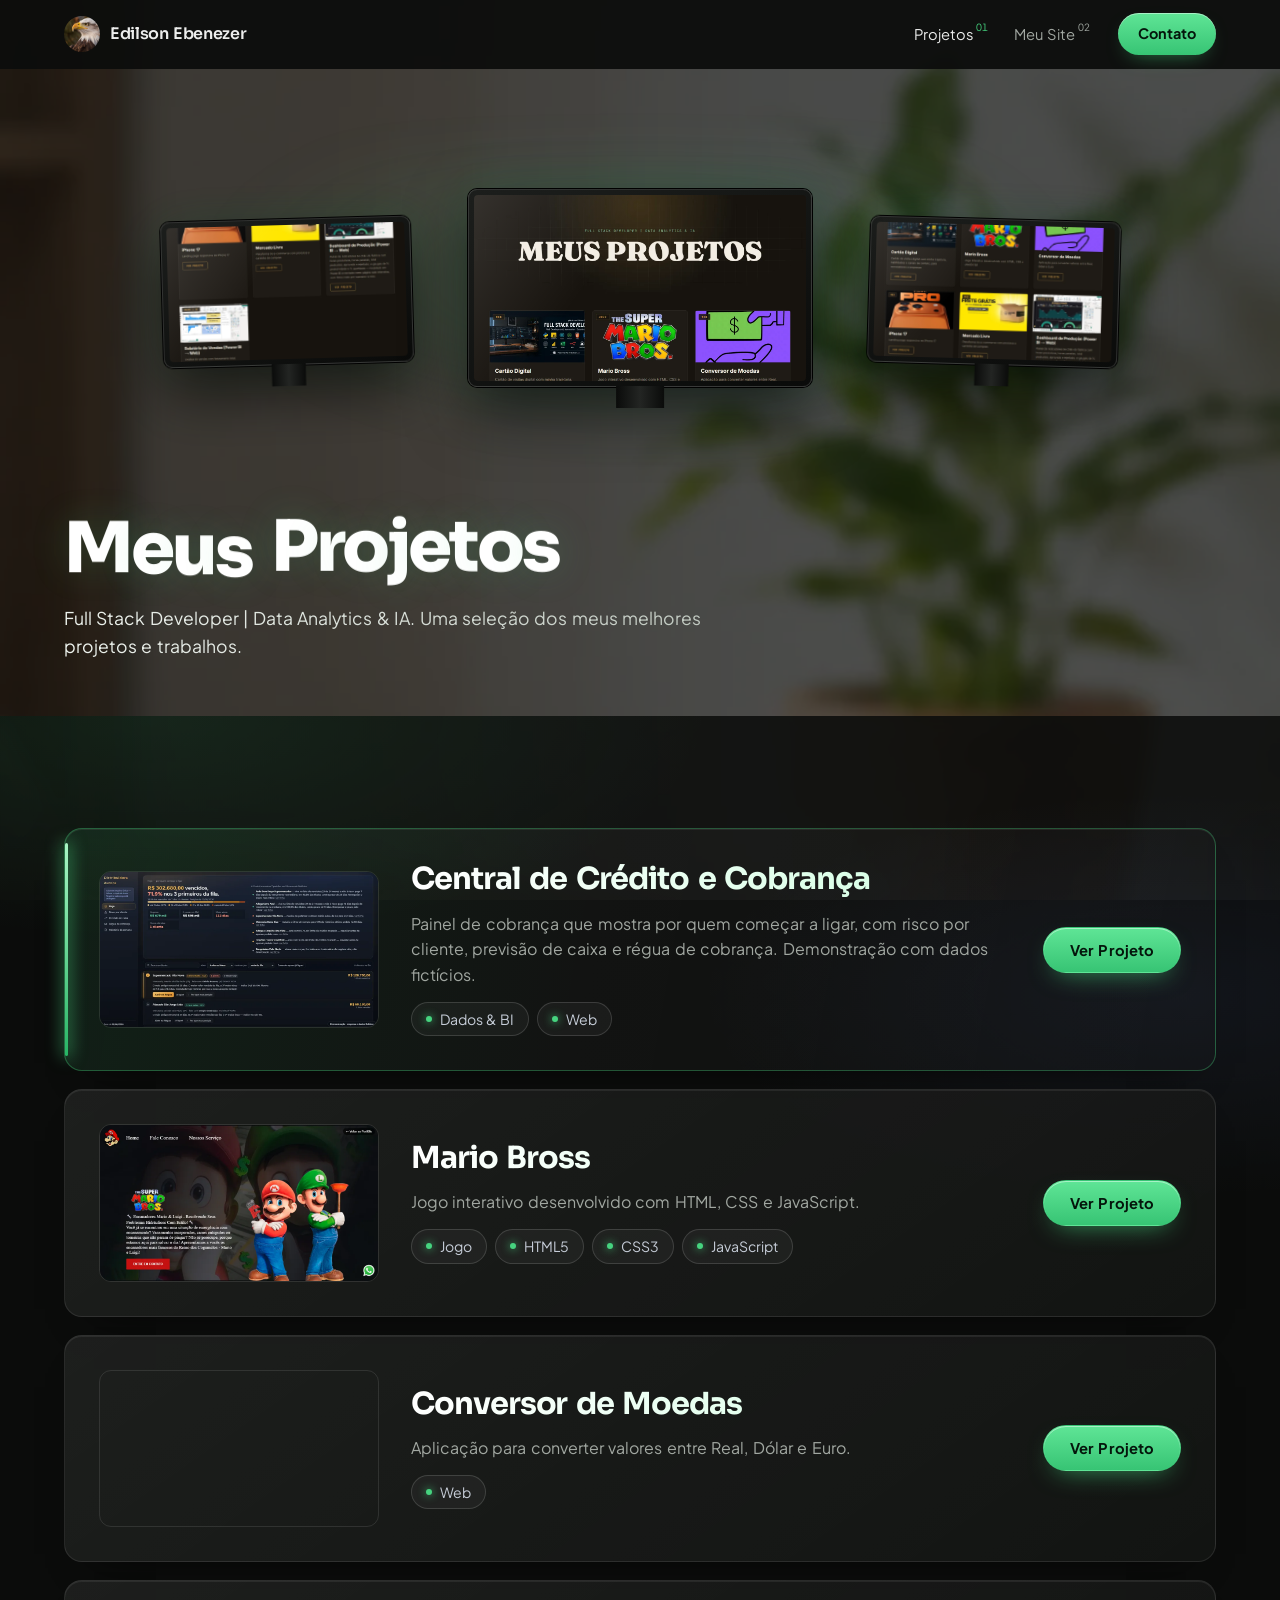
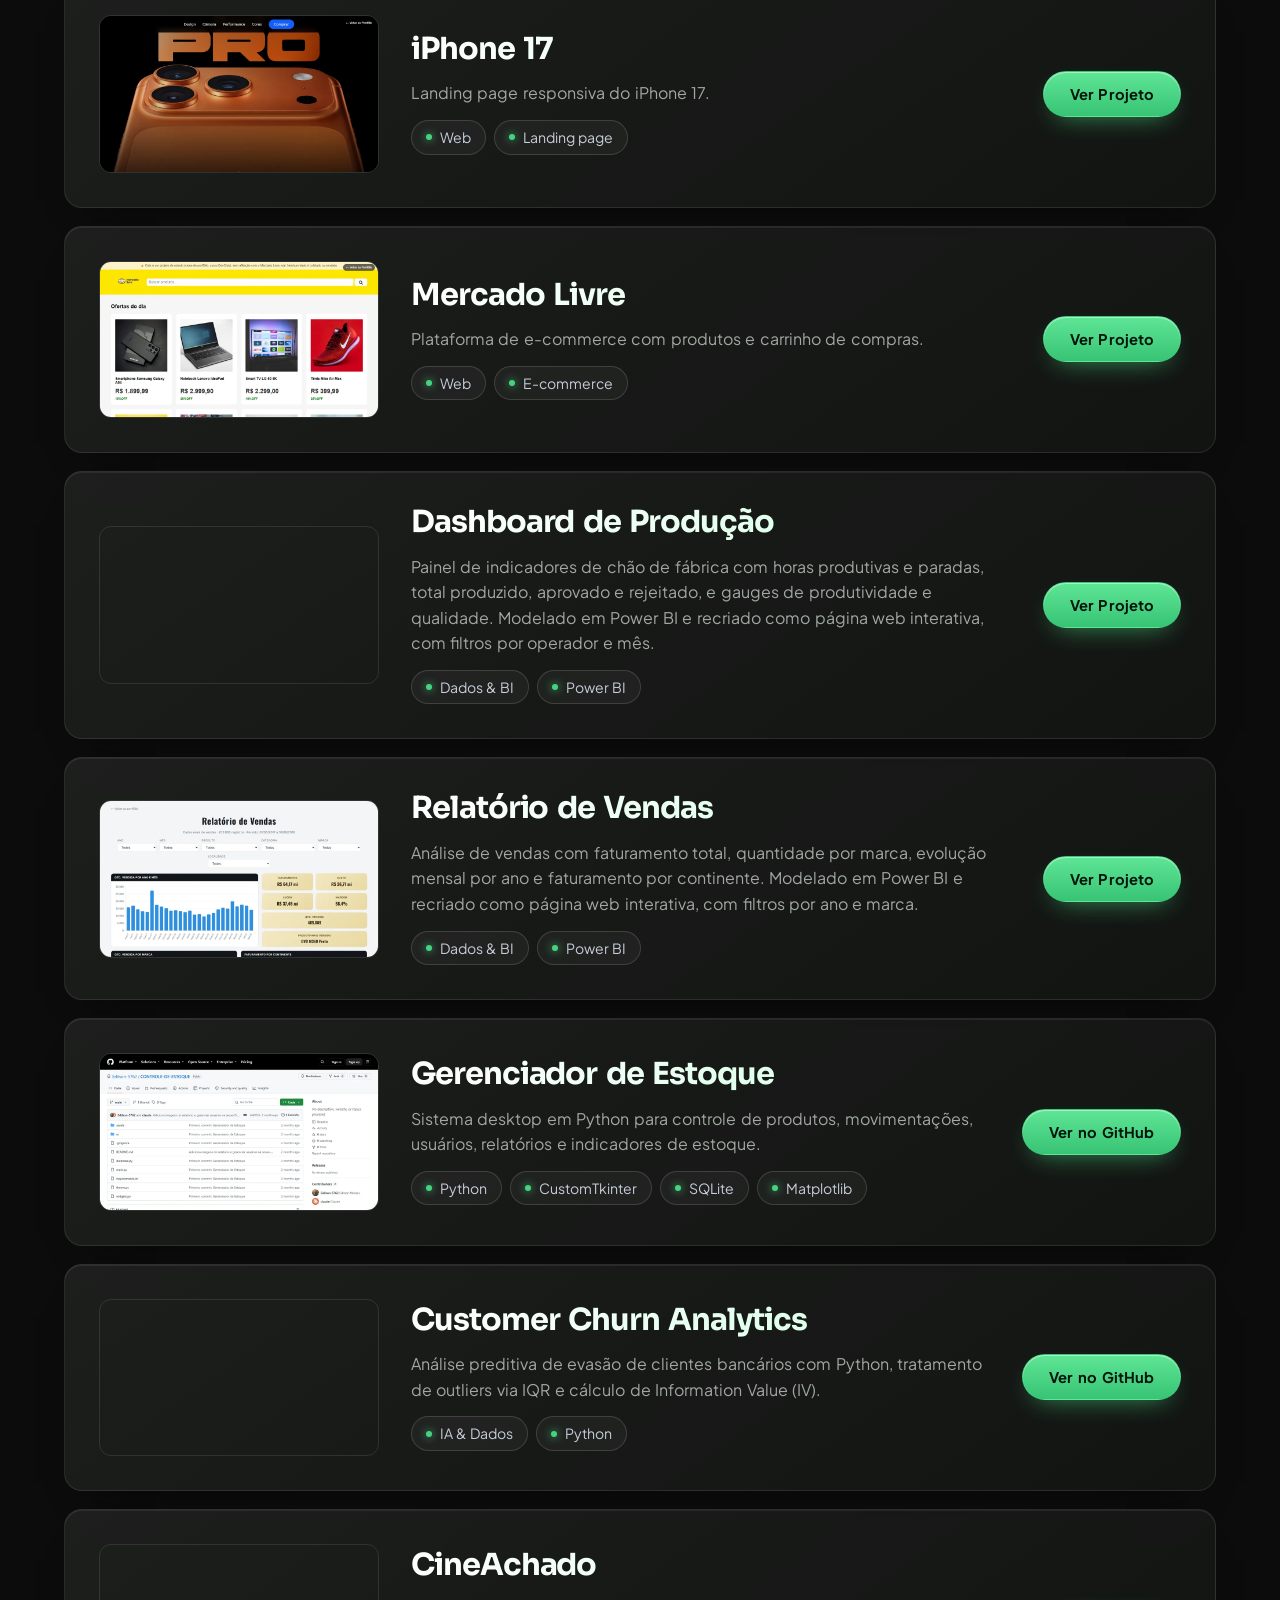
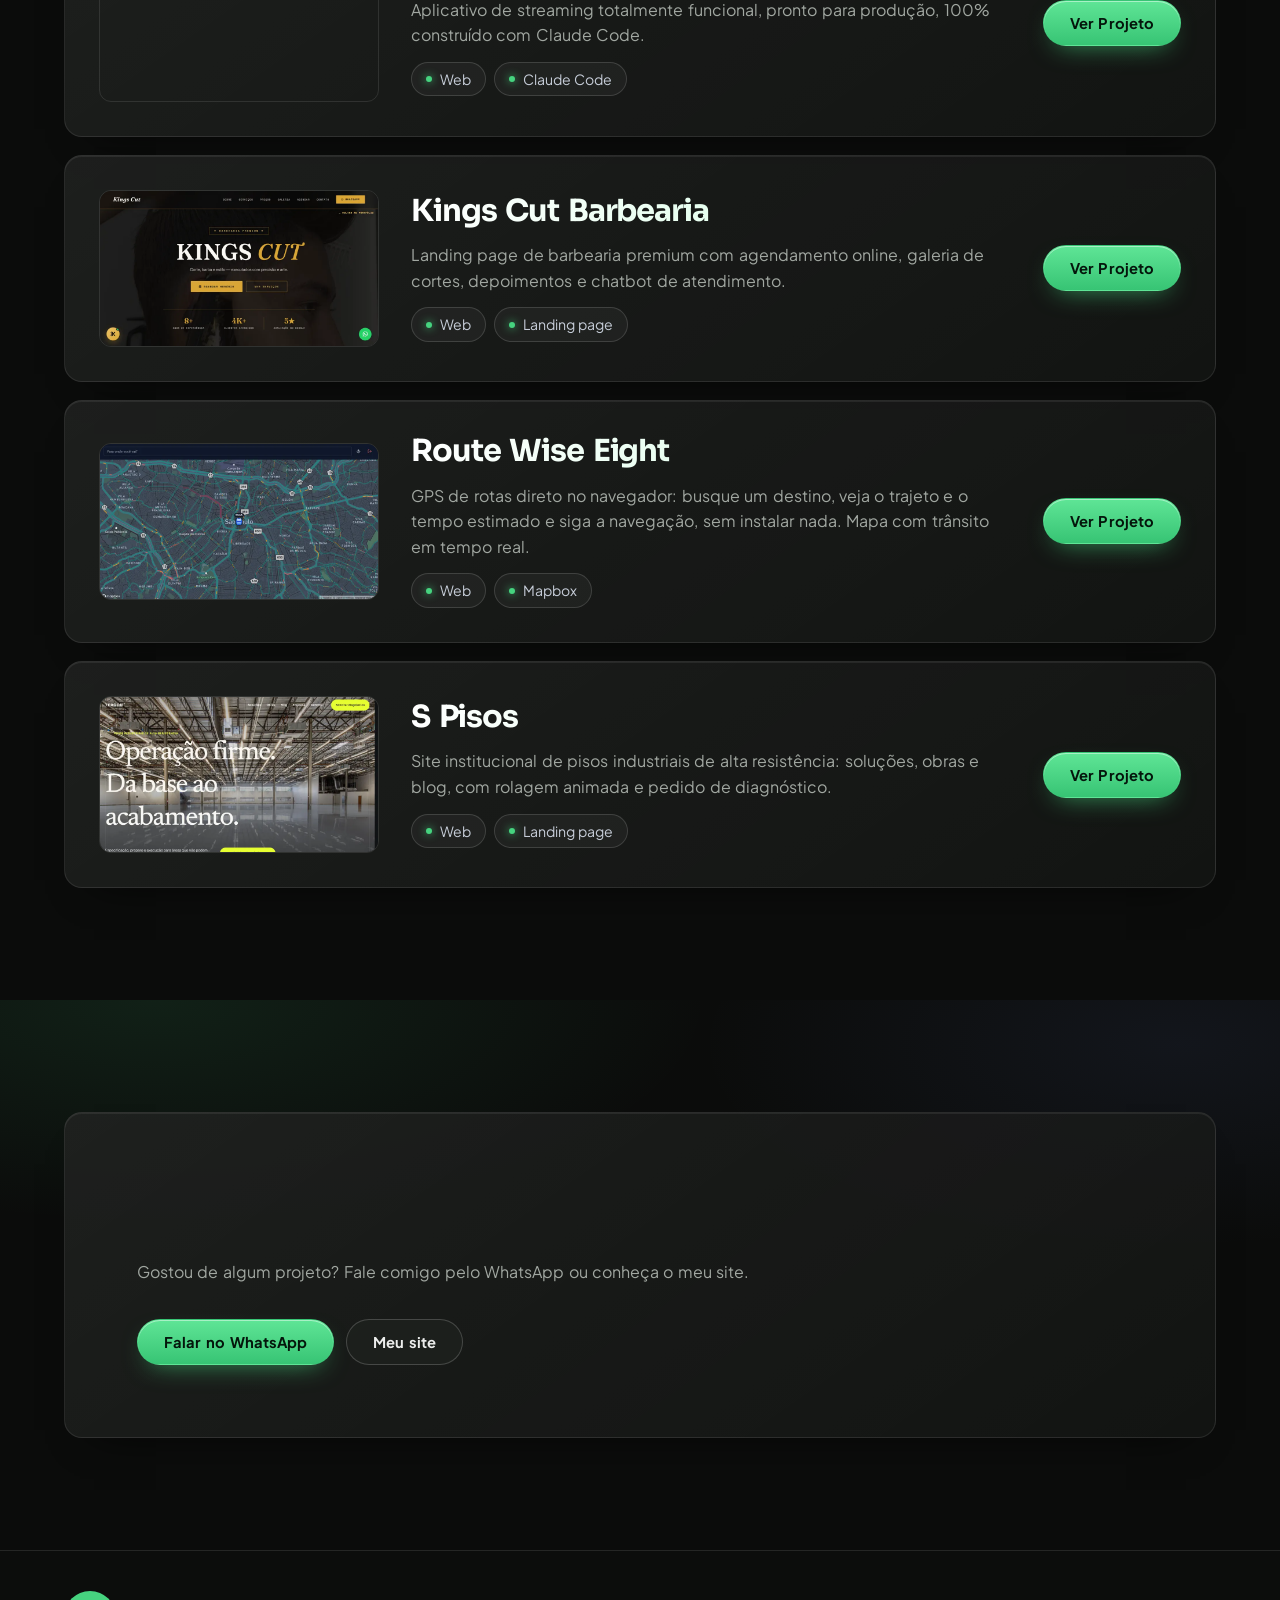
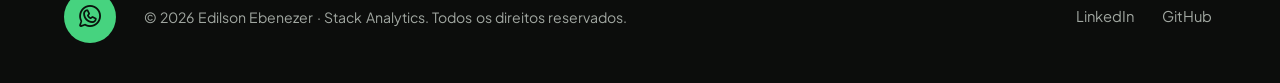
==== commit 65693008: "feat: Central de Credito e Cobranca em destaque no topo; dashboards de Producao e Vendas voltam ao v" ====
--- a/index.html
+++ b/index.html
@@ -5,13 +5,21 @@
     <meta charset="UTF-8">
     <meta name="viewport" content="width=device-width, initial-scale=1.0">
     <title>Projetos - Edilson Ebenezer</title>
+    <meta property="og:title" content="Meu Portfólio - Edilson Ebenezer">
+    <meta property="og:type" content="website">
+    <meta property="og:url" content="https://developeredilsonebenezer.com.br/">
+    <meta property="og:image" content="https://developeredilsonebenezer.com.br/assets/og-image.jpg">
+    <meta property="og:image:width" content="1200">
+    <meta property="og:image:height" content="630">
+    <meta name="twitter:card" content="summary_large_image">
+    <meta name="twitter:image" content="https://developeredilsonebenezer.com.br/assets/og-image.jpg">
     <link rel="stylesheet" href="assets/fonts/phosphor/style.css">
     <script>document.documentElement.classList.add('js', 'lines-pending');setTimeout(function () { document.documentElement.classList.remove('lines-pending'); }, 3000);</script>
     <link rel="preload" href="assets/fonts/plus-jakarta-sans-400.woff2" as="font" type="font/woff2" crossorigin>
     <link rel="preload" href="assets/fonts/plus-jakarta-sans-600.woff2" as="font" type="font/woff2" crossorigin>
     <link rel="preload" href="assets/fonts/sora-700.woff2" as="font" type="font/woff2" crossorigin>
     <link rel="preload" href="assets/fonts/sora-800.woff2" as="font" type="font/woff2" crossorigin>
-    <link rel="stylesheet" href="style.css">
+    <link rel="stylesheet" href="style.css?v=368155c6">
     <script type="speculationrules">{"prefetch":[{"source":"document","where":{"href_matches":"/*.html"},"eagerness":"moderate"}]}</script>
     <link rel="icon" href="assets/cartao/logo-aguia-square.png" type="image/png">
 </head>
@@ -50,6 +58,20 @@
         <section class="section">
             <div class="container project-list" id="projetos">
                 <article class="project-card" data-reveal>
+                    <a class="project-thumb" href="https://central.developeredilsonebenezer.com.br/" target="_blank" rel="noopener" tabindex="-1" aria-hidden="true"><img src="assets/prints/proj-central-credito.webp" alt="" width="960" height="540" loading="lazy" decoding="async"></a>
+                    <div class="project-info">
+                        <h3>Central de Crédito e Cobrança</h3>
+                        <p>Painel de cobrança que mostra por quem começar a ligar, com risco por cliente, previsão de caixa e régua de cobrança. Demonstração com dados fictícios.</p>
+                        <ul class="chips">
+                            <li>Dados & BI</li>
+                            <li>Web</li>
+                        </ul>
+                    </div>
+                    <div class="project-links">
+                        <a href="https://central.developeredilsonebenezer.com.br/" class="btn primary-btn" target="_blank" rel="noopener">Ver Projeto</a>
+                    </div>
+                </article>
+                <article class="project-card" data-reveal>
                     <a class="project-thumb" href="https://projeto-mario-bross-birx.vercel.app/" target="_blank" rel="noopener" tabindex="-1" aria-hidden="true"><img src="assets/prints/proj-mario-bross.webp" alt="" width="960" height="540" loading="lazy" decoding="async"></a>
                     <div class="project-info">
                         <h3>Mario Bross</h3>
@@ -190,6 +212,34 @@
                     </div>
                     <div class="project-links">
                         <a href="https://barbershop-vert-beta.vercel.app/" class="btn primary-btn" target="_blank" rel="noopener">Ver Projeto</a>
+                    </div>
+                </article>
+                <article class="project-card" data-reveal>
+                    <a class="project-thumb" href="https://route-wise-eight.vercel.app/" target="_blank" rel="noopener" tabindex="-1" aria-hidden="true"><img src="assets/prints/proj-route-wise-eight.webp" alt="" width="960" height="540" loading="lazy" decoding="async"></a>
+                    <div class="project-info">
+                        <h3>Route Wise Eight</h3>
+                        <p>GPS de rotas direto no navegador: busque um destino, veja o trajeto e o tempo estimado e siga a navegação, sem instalar nada. Mapa com trânsito em tempo real.</p>
+                        <ul class="chips">
+                            <li>Web</li>
+                            <li>Mapbox</li>
+                        </ul>
+                    </div>
+                    <div class="project-links">
+                        <a href="https://route-wise-eight.vercel.app/" class="btn primary-btn" target="_blank" rel="noopener">Ver Projeto</a>
+                    </div>
+                </article>
+                <article class="project-card" data-reveal>
+                    <a class="project-thumb" href="https://s-pisos.vercel.app/" target="_blank" rel="noopener" tabindex="-1" aria-hidden="true"><img src="assets/prints/proj-s-pisos.webp" alt="" width="960" height="540" loading="lazy" decoding="async"></a>
+                    <div class="project-info">
+                        <h3>S Pisos</h3>
+                        <p>Site institucional de pisos industriais de alta resistência: soluções, obras e blog, com rolagem animada e pedido de diagnóstico.</p>
+                        <ul class="chips">
+                            <li>Web</li>
+                            <li>Landing page</li>
+                        </ul>
+                    </div>
+                    <div class="project-links">
+                        <a href="https://s-pisos.vercel.app/" class="btn primary-btn" target="_blank" rel="noopener">Ver Projeto</a>
                     </div>
                 </article>
             </div>
@@ -224,7 +274,7 @@
         </div>
     </footer>
 
-    <script src="script.js"></script>
+    <script src="script.js?v=ce52eb23"></script>
 </body>
 
 </html>
--- a/assets/fonts/phosphor/style.css
+++ b/assets/fonts/phosphor/style.css
@@ -47,3 +47,13 @@
 .ph.ph-whatsapp-logo:before { content: "\e5d0"; }
 .ph.ph-x:before { content: "\e4f6"; }
 .ph.ph-x-circle:before { content: "\e4f8"; }
+.ph.ph-device-mobile:before { content: "\e1e0"; }
+.ph.ph-plugs-connected:before { content: "\eb5a"; }
+.ph.ph-database:before { content: "\e1de"; }
+.ph.ph-terminal-window:before { content: "\eae8"; }
+.ph.ph-kanban:before { content: "\eb54"; }
+.ph.ph-puzzle-piece:before { content: "\e596"; }
+.ph.ph-map-pin:before { content: "\e316"; }
+.ph.ph-navigation-arrow:before { content: "\eade"; }
+.ph.ph-code:before { content: "\e1bc"; }
+.ph.ph-certificate:before { content: "\e766"; }
--- a/style.css
+++ b/style.css
@@ -164,6 +164,10 @@
 .skill-groups { margin-top: 40px; display: grid; grid-template-columns: 1.2fr 1fr 0.8fr 1.3fr; gap: 40px; }
 .skill-group h3 { font-size: 1.1rem; padding-bottom: 14px; margin-bottom: 14px; border-bottom: 1px solid var(--line); }
 .skill-group ul { display: grid; gap: 8px; color: var(--muted); font-size: 0.95rem; }
+.skill-group li { display: flex; align-items: center; gap: 10px; }
+.skill-group .sk-ic { flex: none; display: grid; place-items: center; width: 20px; height: 20px; }
+.skill-group .sk-ic img { width: 20px; height: 20px; object-fit: contain; border-radius: 4px; }
+.skill-group .sk-ic .ph { font-size: 20px; line-height: 1; color: var(--accent); }
 
 .timeline { margin-top: 48px; display: grid; gap: 0; }
 .story-item { display: grid; grid-template-columns: 0.9fr 1.1fr; gap: 48px; align-items: center; padding: 40px 0; border-top: 1px solid var(--line); }
@@ -177,6 +181,7 @@
 .contact-info { display: grid; gap: 16px; }
 .contact-info h2, .contact-form h2 { font-size: clamp(1.4rem, 2.6vw, 2rem); }
 .contact-info > p { color: var(--muted); }
+.address { font-style: normal; line-height: 1.6; }
 .info-item { display: flex; flex-wrap: wrap; gap: 8px; align-items: center; }
 .info-item i { color: var(--accent); font-size: 1.2rem; }
 .info-item span { color: var(--muted); }
@@ -243,6 +248,7 @@
     .hero-photo { justify-self: center; order: -1; }
     .hero-photo img { max-height: 40dvh; }
     .project-card { grid-template-columns: 1fr; gap: 20px; }
+    .js .project-card[data-reveal] { transition-delay: calc(var(--i, 0) * 40ms) !important; }
     .skill-tiles { grid-template-columns: repeat(3, 1fr); }
     .skill-groups { grid-template-columns: 1fr; gap: 28px; }
     .footer-grid { grid-template-columns: 1fr; justify-items: start; }
@@ -330,11 +336,13 @@
     .has-scene .page-hero.has-visual:has(.bookcase) .bookcase { order: 2; margin: 0; }
 }
 @media (max-width: 767px) {
-    .monitor-wall { aspect-ratio: 2.2 / 1; margin-bottom: 44px; }
-    .monitor::after { height: 12px; }
-    .m-portfolio-0 { left: 4%; width: 62%; }
-    .m-portfolio-1 { left: 58%; width: 38%; top: 28%; }
-    .m-portfolio-2 { display: none; }
+    .monitor-wall { display: flex; flex-wrap: wrap; justify-content: center; align-content: flex-start; aspect-ratio: auto; max-width: 100%; width: 100%; margin-bottom: 36px; gap: 16px 12px; }
+    .monitor-wall::before { display: none; }
+    .monitor { position: static !important; transform: none !important; padding: 3px; border-radius: 6px; }
+    .monitor::after { height: 8px; }
+    .m-portfolio-0 { order: 0; flex: 0 0 68%; }
+    .m-portfolio-2 { order: 1; flex: 0 0 calc(44% - 6px); }
+    .m-portfolio-1 { order: 2; flex: 0 0 calc(44% - 6px); }
     .bookcase { width: min(88%, 380px); }
     .bc-shelf { padding: 12px 6% 10px; }
 }
@@ -344,7 +352,7 @@
 .scene-bg .photo { position: absolute; top: var(--top, var(--header-h)); height: calc(var(--hh) - var(--top, var(--header-h))); right: 0; left: var(--left, 34%); overflow: hidden; -webkit-mask-image: linear-gradient(90deg, transparent 0%, #000 55%), linear-gradient(180deg, transparent 0%, #000 22%); -webkit-mask-composite: source-in; mask-image: linear-gradient(90deg, transparent 0%, #000 55%), linear-gradient(180deg, transparent 0%, #000 22%); mask-composite: intersect; }
 .scene-bg .ph { position: absolute; inset: -24px; background-repeat: no-repeat; background-size: cover; background-position: var(--pos, center 0%); will-change: transform; }
 .scene-bg .ph-back { background-image: var(--back); }
-.scene-bg .ph-front { background-image: var(--cut); filter: drop-shadow(0 16px 26px rgba(0, 0, 0, 0.5)); }
+.scene-bg .ph-front { background-image: var(--cut); }
 .scene-bg .ph-glow { position: absolute; inset: 0; background: radial-gradient(circle at var(--lx, 62%) var(--ly, 38%), rgba(255, 236, 200, 0.34), transparent 40%); mix-blend-mode: screen; opacity: var(--glow, 0); transition: opacity 0.4s; }
 
 @media (max-width: 767px) {
@@ -354,6 +362,7 @@
 @media (hover: none) and (prefers-reduced-motion: no-preference) {
     .scene-bg .ph-front { animation: ph-float 7s ease-in-out infinite alternate; }
     .scene-bg .ph-back { animation: ph-float-back 7s ease-in-out infinite alternate; }
+    body:has(.main-header.scrolled) .scene-bg .ph { animation-play-state: paused; }
     @keyframes ph-float { from { transform: translate3d(-5px, -2px, 0); } to { transform: translate3d(5px, 3px, 0); } }
     @keyframes ph-float-back { from { transform: translate3d(2px, 1px, 0); } to { transform: translate3d(-2px, -1px, 0); } }
 }
@@ -565,7 +574,7 @@
 .skill-globe.is-globe .skill-tiles li {
     position: absolute; left: 50%; top: 50%; display: block; padding: 0; margin: 0; border: 0; background: none; box-shadow: none;
     -webkit-backdrop-filter: none; backdrop-filter: none; translate: none; outline: none; will-change: transform, opacity;
-    width: var(--gi, 72px); height: var(--gi, 72px); transition: opacity 0.3s;
+    width: var(--gi, 72px); height: var(--gi, 72px); transition: none; contain: layout style;
 }
 .skill-globe.is-globe .skill-tiles li:hover { translate: none; box-shadow: none; border: 0; }
 .skill-globe.is-globe .gi {
@@ -590,7 +599,6 @@
 .skill-globe.is-globe li.is-hot .gi img.gi-gray { opacity: 0; }
 .skill-globe.is-globe li.is-hot .gname { opacity: 1; transform: translate(-50%, 18px) scale(1); }
 .skill-globe.is-globe li:focus-visible .gi { border-color: var(--accent); }
-.skill-globe.is-globe.has-hot li:not(.is-hot) .gi img.gi-gray { opacity: 0.45; }
 
 /* miolo do globo: luz, anéis e meridianos */
 .skill-globe.is-globe .globe-core { display: block; position: absolute; inset: 14%; border-radius: 50%; pointer-events: none;
@@ -620,6 +628,7 @@
 
 /* Projetos reais: miniatura do print */
 .project-card { grid-template-columns: minmax(200px, 280px) 1fr auto; }
+@media (max-width: 767px) { .project-card { grid-template-columns: minmax(0, 1fr); } .project-thumb { max-width: 100%; } .project-links { justify-self: start; } }
 .project-thumb { display: block; border-radius: 12px; overflow: hidden; border: 1px solid var(--line); aspect-ratio: 16 / 9; }
 .project-thumb img { width: 100%; height: 100%; object-fit: cover; display: block; transition: transform 0.4s var(--ease); }
 .project-card:hover .project-thumb img { transform: scale(1.05); }
@@ -702,3 +711,48 @@
     .has-scene .hero-text, .has-scene .hero-content, .section h2, .section .lead, .m-portfolio-0, .m-portfolio-1, .m-portfolio-2,
     .bookcase, .shelf-frame, .service-icon, .polaroid-stack, .main-footer .footer-text { will-change: translate; }
 }
+
+/* ---------- Em números: cartões com ícone, número em degradê verde, barra que enche e "pulo" ao terminar a contagem ---------- */
+.stats .stat, .stats .stat:first-child { padding: 26px 24px 38px; gap: 6px; overflow: hidden; }
+.stats .stat::before { content: ""; position: absolute; inset: -40% auto auto -20%; width: 70%; aspect-ratio: 1; background: radial-gradient(circle, rgba(70, 211, 127, 0.2), transparent 65%); pointer-events: none; }
+.stat-ic { position: relative; z-index: 1; display: grid; place-items: center; width: 52px; height: 52px; margin-bottom: 8px; border-radius: 16px; font-size: 1.75rem; color: #8cf2b2;
+    background: linear-gradient(145deg, rgba(70, 211, 127, 0.3), rgba(70, 211, 127, 0.06)); border: 1px solid rgba(70, 211, 127, 0.45);
+    box-shadow: inset 0 1px 0 rgba(255, 255, 255, 0.2), 0 12px 26px -12px rgba(70, 211, 127, 0.75); transition: transform 0.45s cubic-bezier(0.34, 1.56, 0.64, 1); }
+.stat-ic::after { content: ""; position: absolute; inset: -1px; border-radius: inherit; border: 2px solid #7dffb0; opacity: 0; pointer-events: none; }
+.stat:hover .stat-ic { transform: rotate(-8deg) scale(1.12); }
+.stat-num { position: relative; z-index: 1; font-size: clamp(3rem, 7vw, 5rem); line-height: 1; }
+.stat-num > span { display: inline-block; background: linear-gradient(120deg, #ffffff 0%, #c9ffdc 40%, #46d37f 100%); -webkit-background-clip: text; background-clip: text; -webkit-text-fill-color: transparent; color: transparent; }
+.stats .stat-label { position: relative; z-index: 1; color: rgba(255, 255, 255, 0.72); font-size: 0.78rem; letter-spacing: 0.1em; }
+.stat-bar { position: absolute; left: 24px; right: 24px; bottom: 16px; height: 3px; border-radius: 3px; background: rgba(255, 255, 255, 0.09); overflow: hidden; }
+.stat-bar::after { content: ""; position: absolute; inset: 0; border-radius: inherit; background: linear-gradient(90deg, #46d37f, #b6ffd0); transform-origin: left; }
+@media (prefers-reduced-motion: no-preference) {
+    .js .stat .stat-ic { opacity: 0; transform: scale(0.5) rotate(-18deg); }
+    .js .stat.is-visible .stat-ic { opacity: 1; transform: none; transition: transform 0.7s cubic-bezier(0.34, 1.56, 0.64, 1) 0.25s, opacity 0.4s 0.25s; }
+    .js .stat.is-visible:hover .stat-ic { transform: rotate(-8deg) scale(1.12); transition-delay: 0s; }
+    .js .stat .stat-bar::after { transform: scaleX(0); }
+    .js .stat.is-visible .stat-bar::after { transform: scaleX(1); transition: transform 1.6s cubic-bezier(0.22, 0.7, 0.3, 1) 0.2s; }
+    .stat.done .stat-ic::after { animation: stat-ring 0.8s ease-out; }
+    .stat.done .stat-num > span { animation: stat-pop 0.55s cubic-bezier(0.34, 1.56, 0.64, 1); }
+    @keyframes stat-ring { from { transform: scale(1); opacity: 0.9; } to { transform: scale(2.1); opacity: 0; } }
+    @keyframes stat-pop { 0% { transform: scale(1); } 40% { transform: scale(1.14); } 100% { transform: scale(1); } }
+}
+@media (max-width: 767px) {
+    .stats .stat, .stats .stat:first-child, .stats .stat:nth-child(odd), .stats .stat:nth-child(n+3) { padding: 18px 16px 34px; }
+    .stat-ic { width: 44px; height: 44px; font-size: 1.5rem; border-radius: 14px; }
+    .stat-num { font-size: clamp(2.6rem, 13vw, 3.4rem); }
+    .stat-bar { left: 16px; right: 16px; }
+}
+
+/* ---------- Texto com vida: degradê verde nos títulos e subtítulos + brilho que varre ao entrar na tela (bloco só de acréscimo) ---------- */
+/* h2: o degradê vai na linha animada (.ln-in), que já existe; sem JS o h2 fica como era */
+main h2 .ln-in { display: inline-block; vertical-align: top; max-width: 100%; color: #fff;
+    background: linear-gradient(100deg, #ffffff 0%, #d4ffe4 38%, #46d37f 50%, #d4ffe4 62%, #ffffff 100%) 0 0 / 200% 100% no-repeat; -webkit-background-clip: text; background-clip: text; -webkit-text-fill-color: transparent; }
+/* h3 dos cartões: degradê suave que fica mais verde no hover do cartão */
+main h3 { color: #fff; background: linear-gradient(100deg, #ffffff 0%, #d4ffe4 55%, #7de3a3 100%) 0 0 / 160% 100% no-repeat; -webkit-background-clip: text; background-clip: text; -webkit-text-fill-color: transparent; transition: background-position 0.7s var(--ease); }
+.cert-card:hover h3, .project-card:hover h3, .service-item:hover h3, .skill-group:hover h3, .story-item:hover h3 { background-position: 100% 0; }
+/* subtítulos das páginas e frase de apoio da Home */
+.page-hero p, .hero .lead { background: linear-gradient(100deg, #eef3ee 0%, #b9c2b9 55%, #8fe0ad 100%) 0 0 / 200% 100% no-repeat; -webkit-background-clip: text; background-clip: text; -webkit-text-fill-color: transparent; color: #cfd6cf; }
+@media (prefers-reduced-motion: no-preference) {
+    .lines-in .ln-in, .page-hero p.is-visible, .hero .lead.is-visible { animation: tx-sweep 1.5s cubic-bezier(0.22, 0.7, 0.3, 1) 0.35s both; }
+    @keyframes tx-sweep { from { background-position: 100% 0; } to { background-position: 0 0; } }
+}
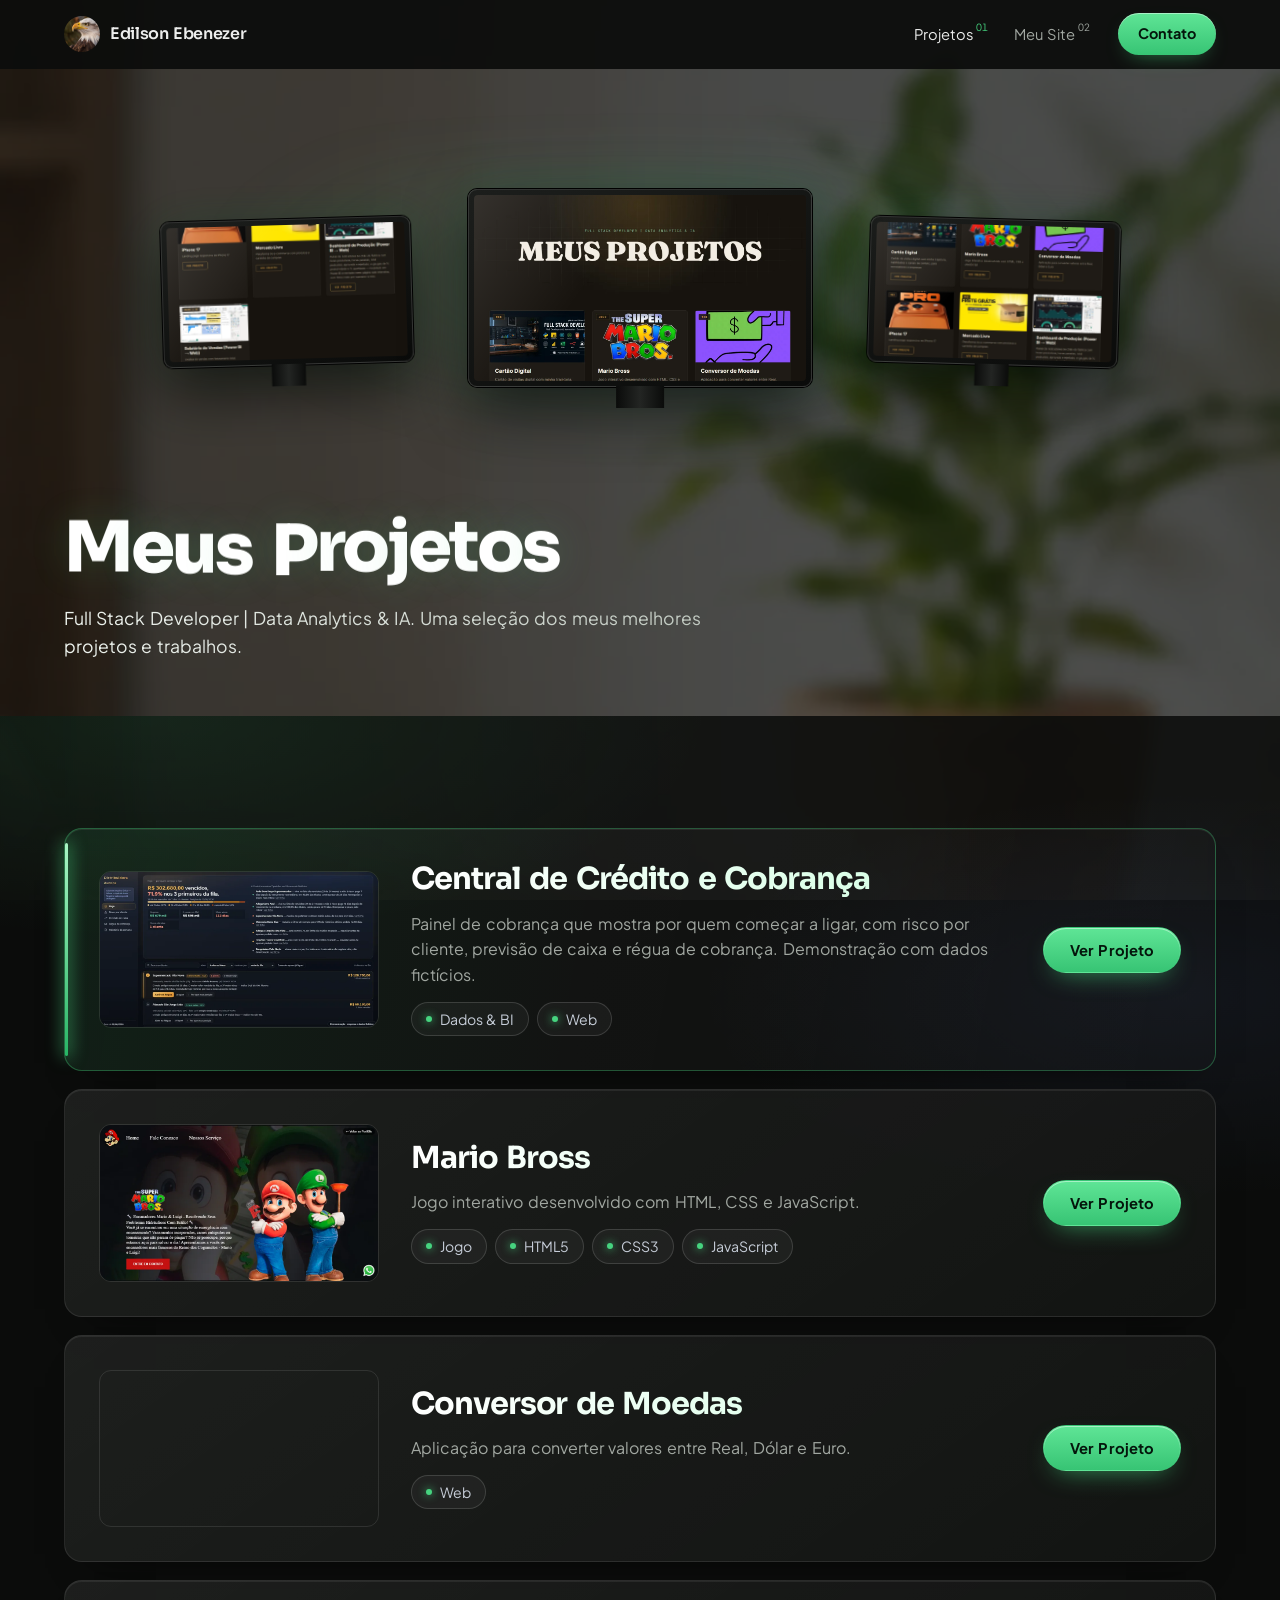
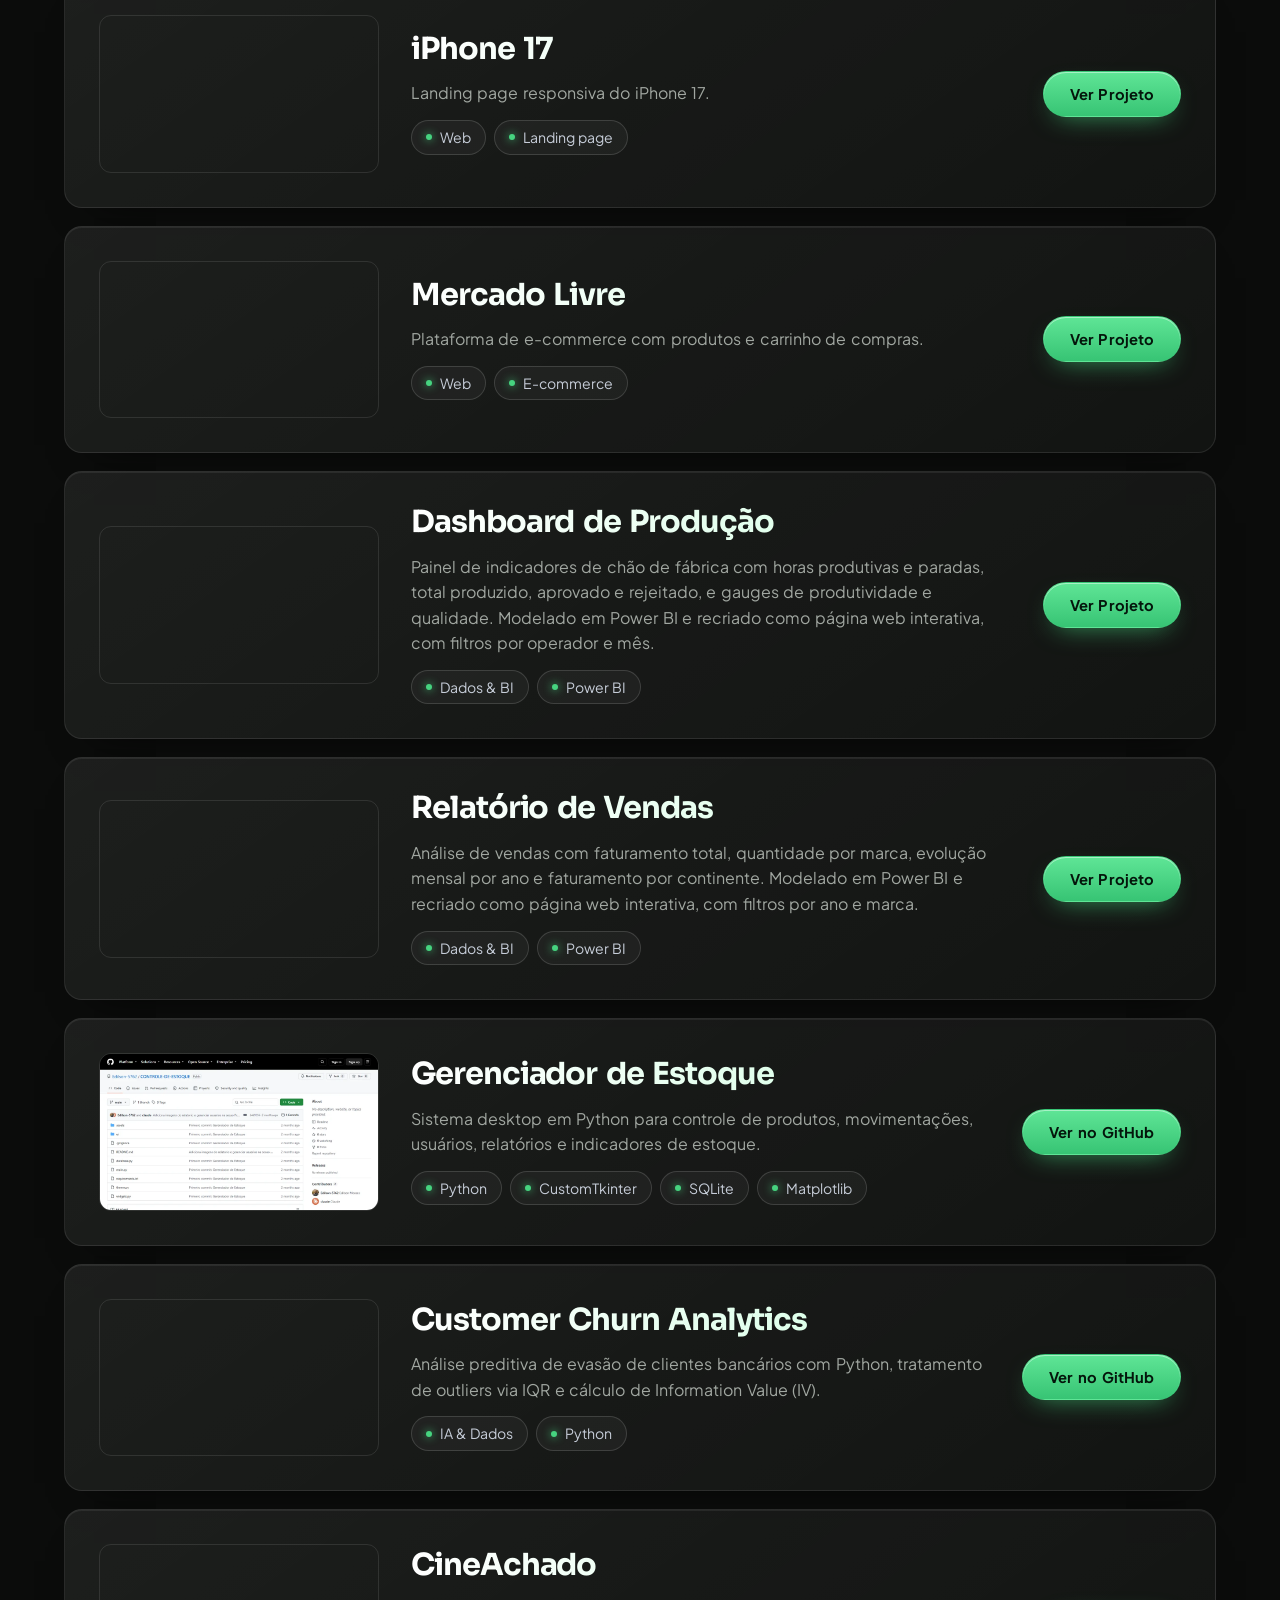
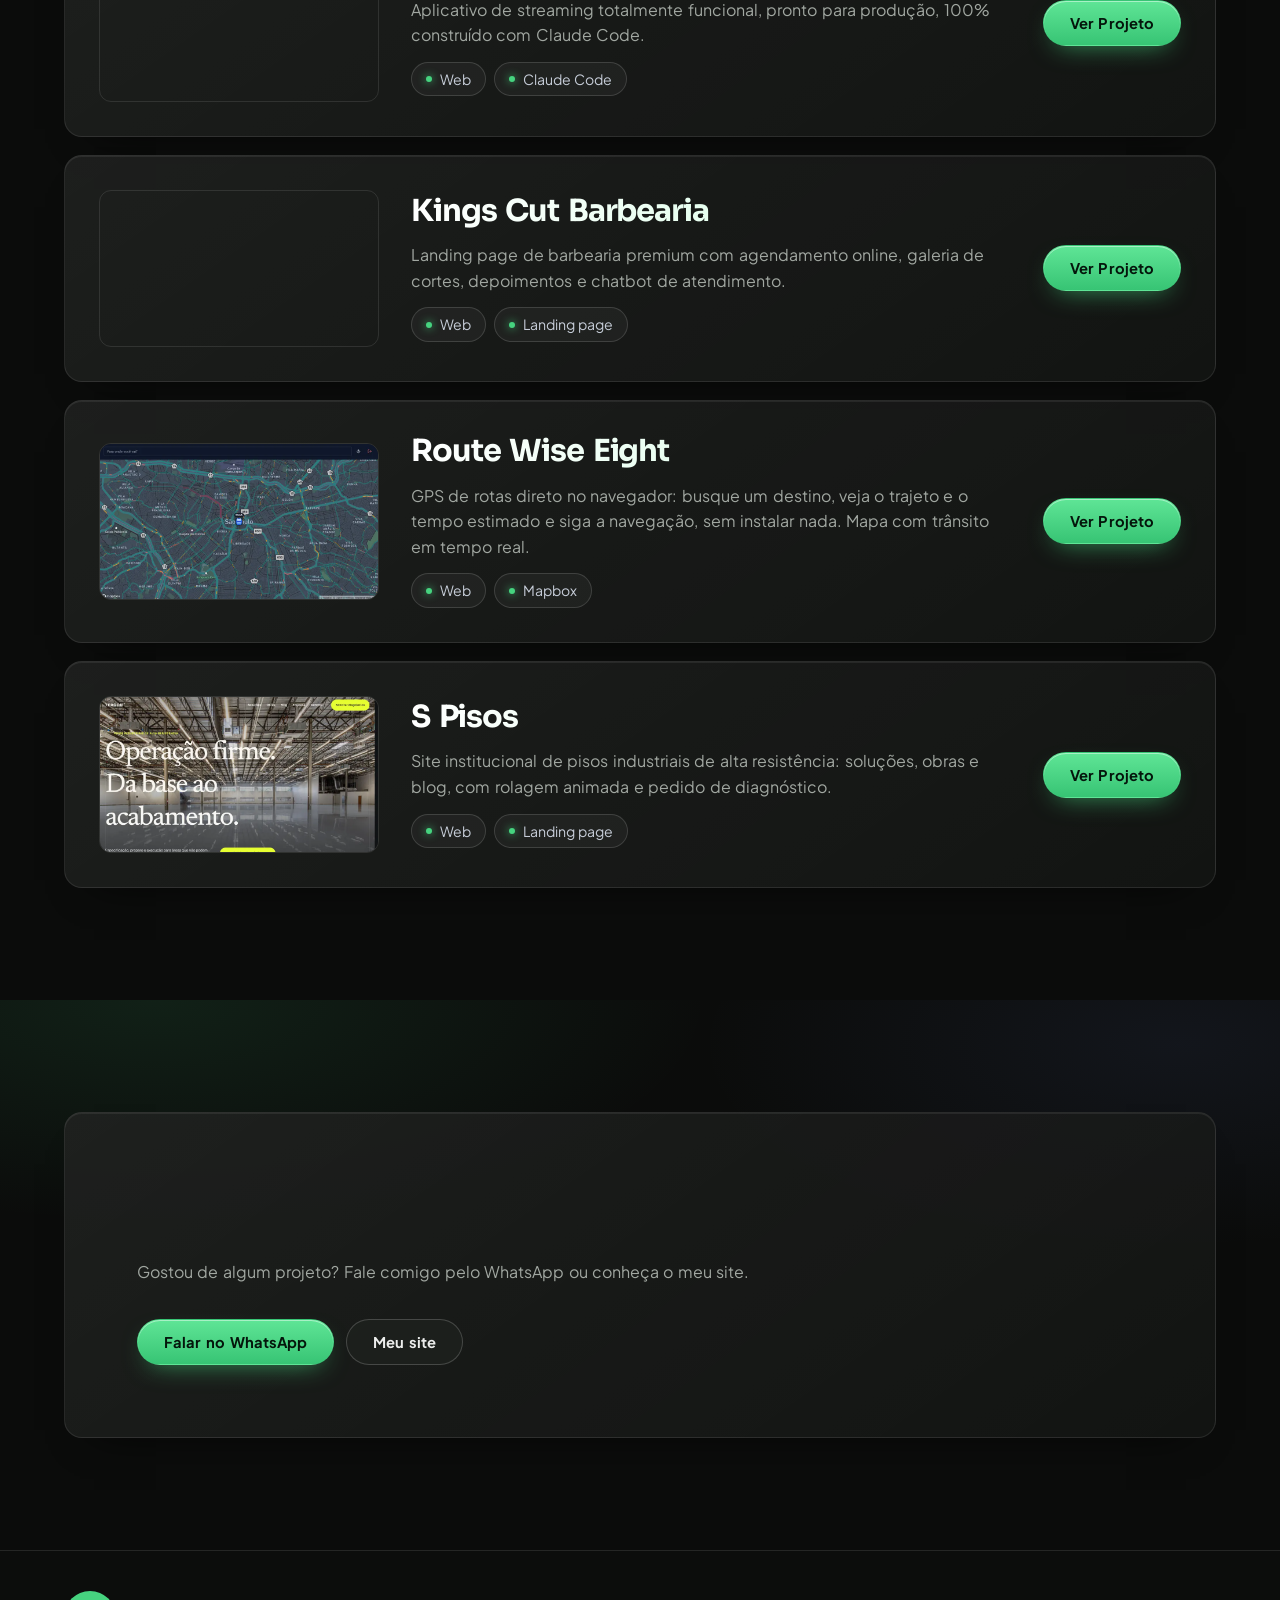
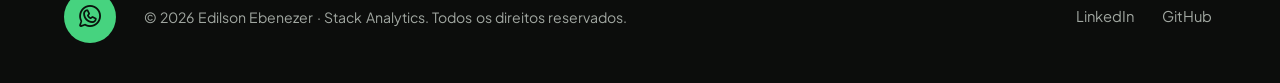
==== commit c0a0df21: "fix(mobile): nome visivel ao lado da aguia em telas pequenas Co-Authored-By: Claude Sonnet 5.5 <nore" ====
--- a/index.html
+++ b/index.html
@@ -19,7 +19,7 @@
     <link rel="preload" href="assets/fonts/plus-jakarta-sans-600.woff2" as="font" type="font/woff2" crossorigin>
     <link rel="preload" href="assets/fonts/sora-700.woff2" as="font" type="font/woff2" crossorigin>
     <link rel="preload" href="assets/fonts/sora-800.woff2" as="font" type="font/woff2" crossorigin>
-    <link rel="stylesheet" href="style.css?v=368155c6">
+    <link rel="stylesheet" href="style.css?v=f227c063">
     <script type="speculationrules">{"prefetch":[{"source":"document","where":{"href_matches":"/*.html"},"eagerness":"moderate"}]}</script>
     <link rel="icon" href="assets/cartao/logo-aguia-square.png" type="image/png">
 </head>
--- a/style.css
+++ b/style.css
@@ -252,11 +252,17 @@
     .skill-tiles { grid-template-columns: repeat(3, 1fr); }
     .skill-groups { grid-template-columns: 1fr; gap: 28px; }
     .footer-grid { grid-template-columns: 1fr; justify-items: start; }
-    .logo span { display: none; }
+    .logo { gap: 8px; font-size: 0.95rem; }
 }
 @media (max-width: 420px) {
     .skill-tiles { grid-template-columns: repeat(2, 1fr); }
     .btn { white-space: normal; }
+    .logo { font-size: 0.85rem; }
+}
+@media (max-width: 340px) {
+    .logo { font-size: 0.74rem; gap: 6px; }
+    .logo img { width: 30px; height: 30px; }
+    .btn-contact { padding: 8px 12px; }
 }
 
 /* ---------- Certificados ---------- */
